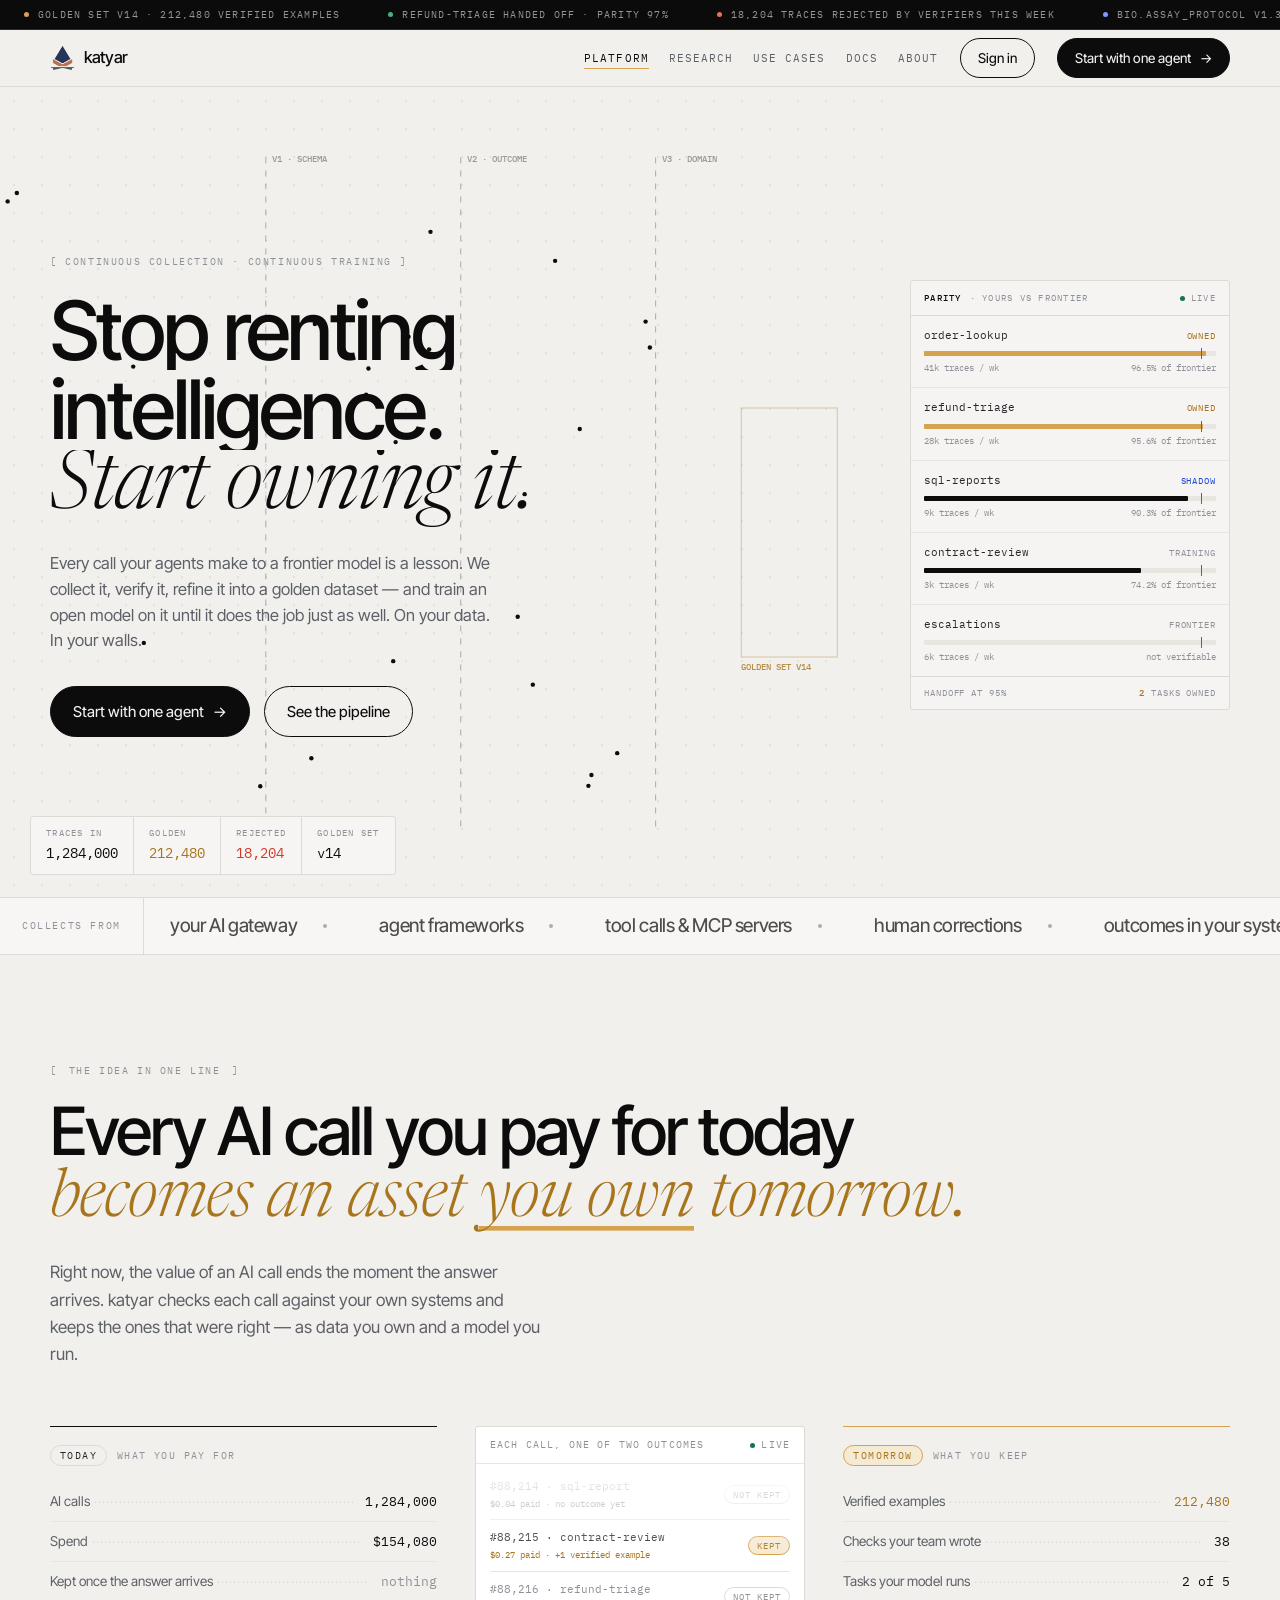
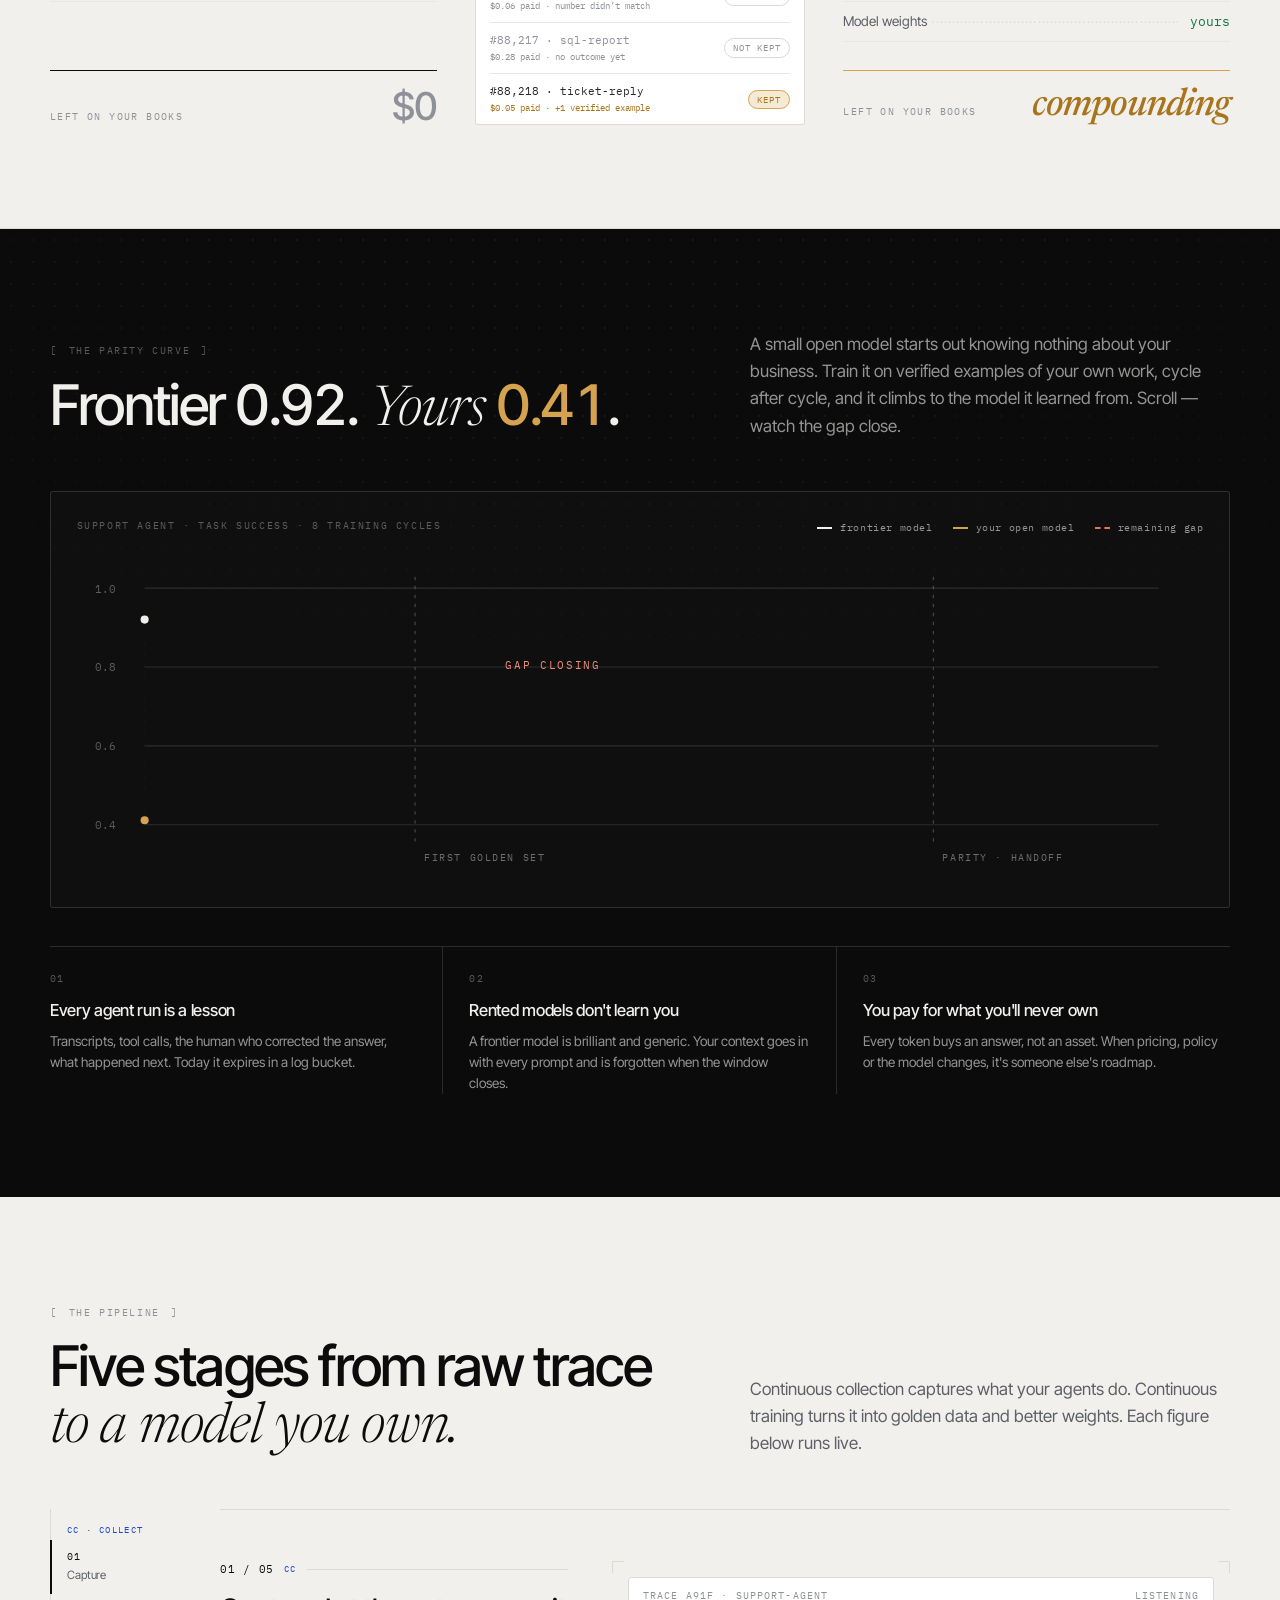
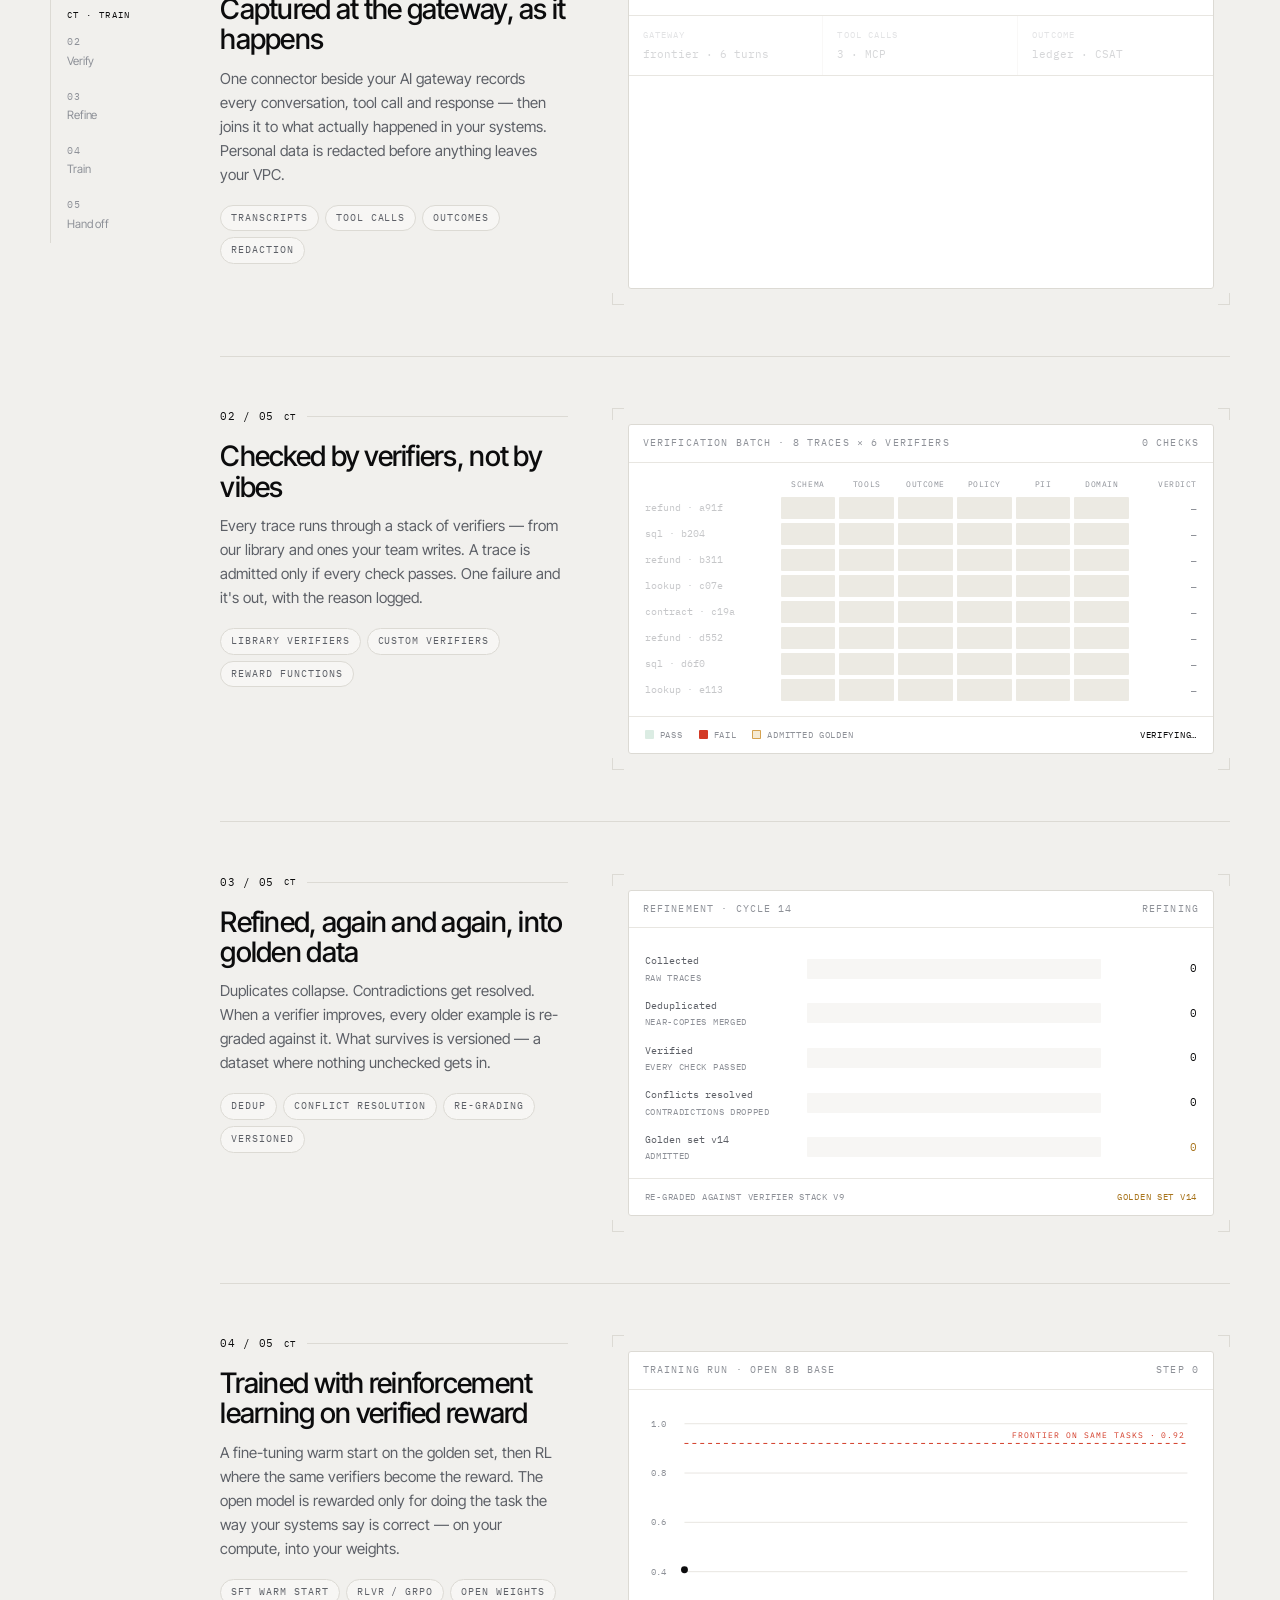
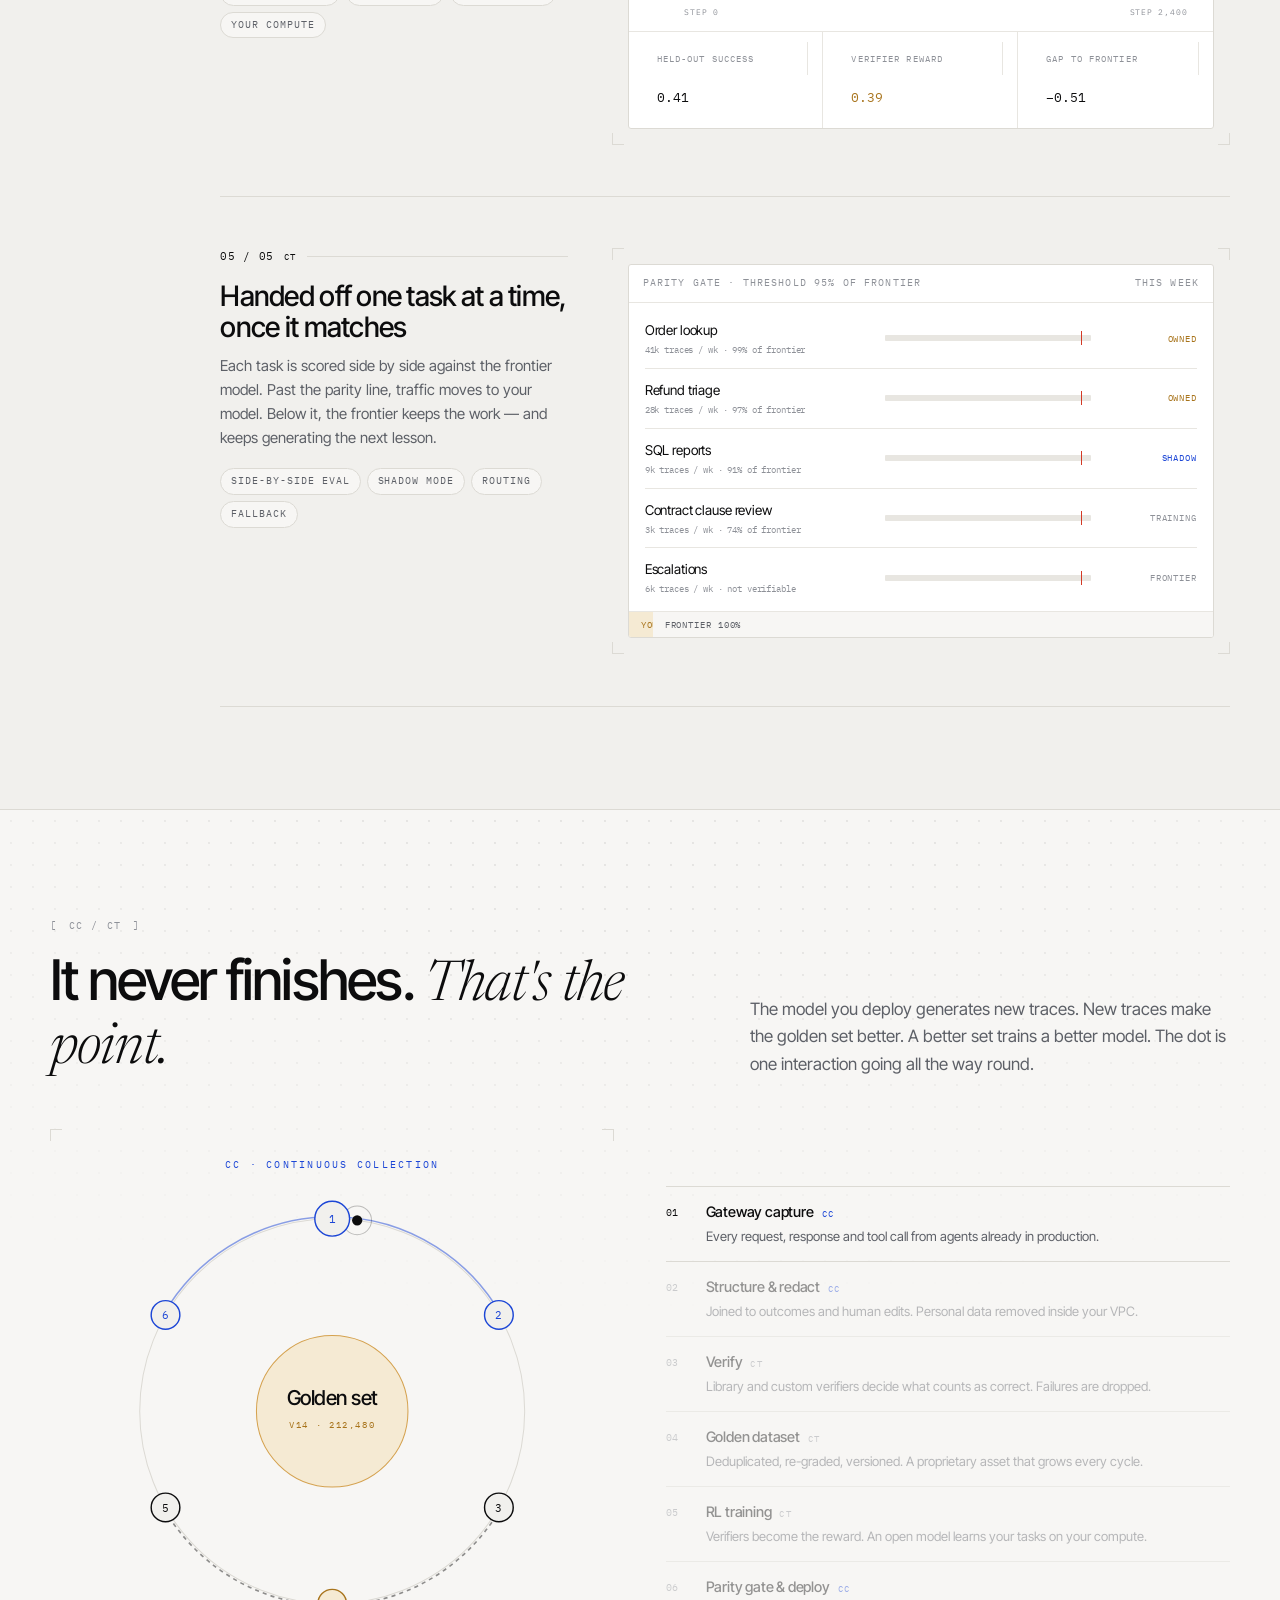
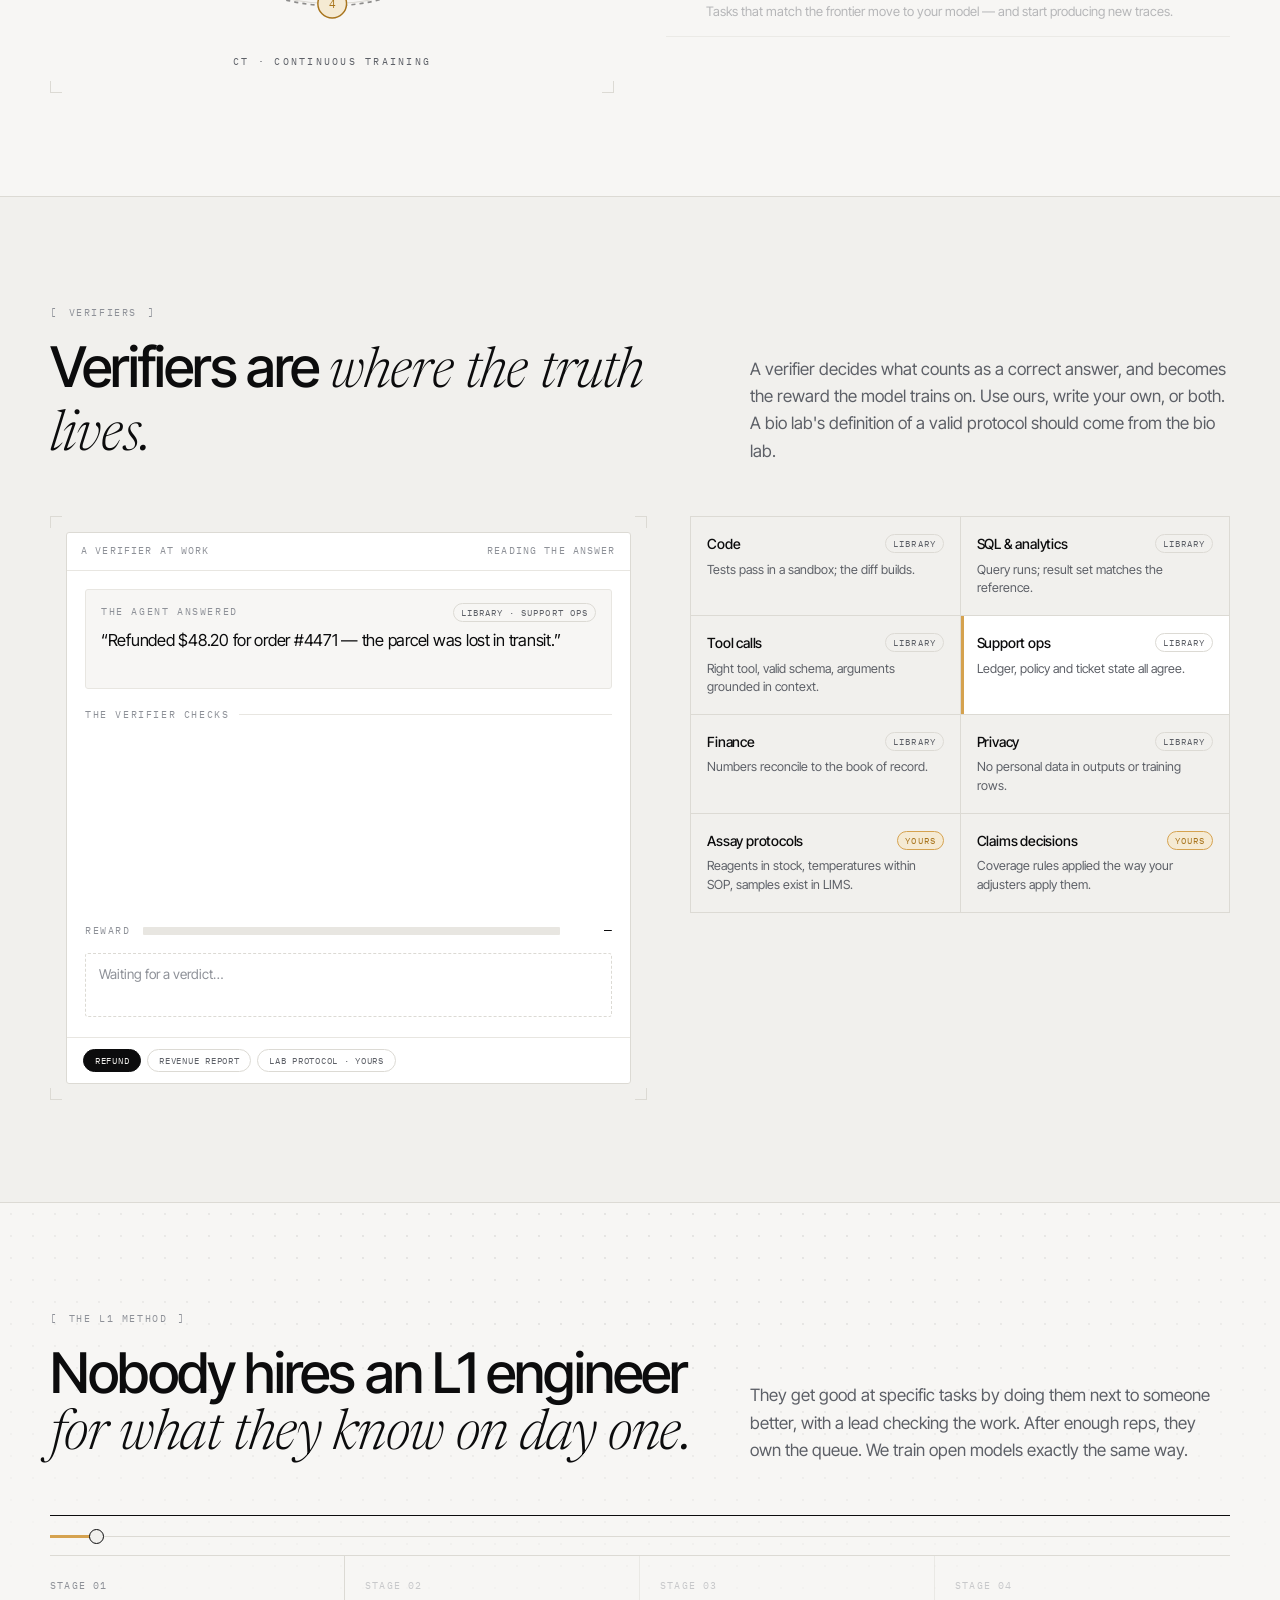
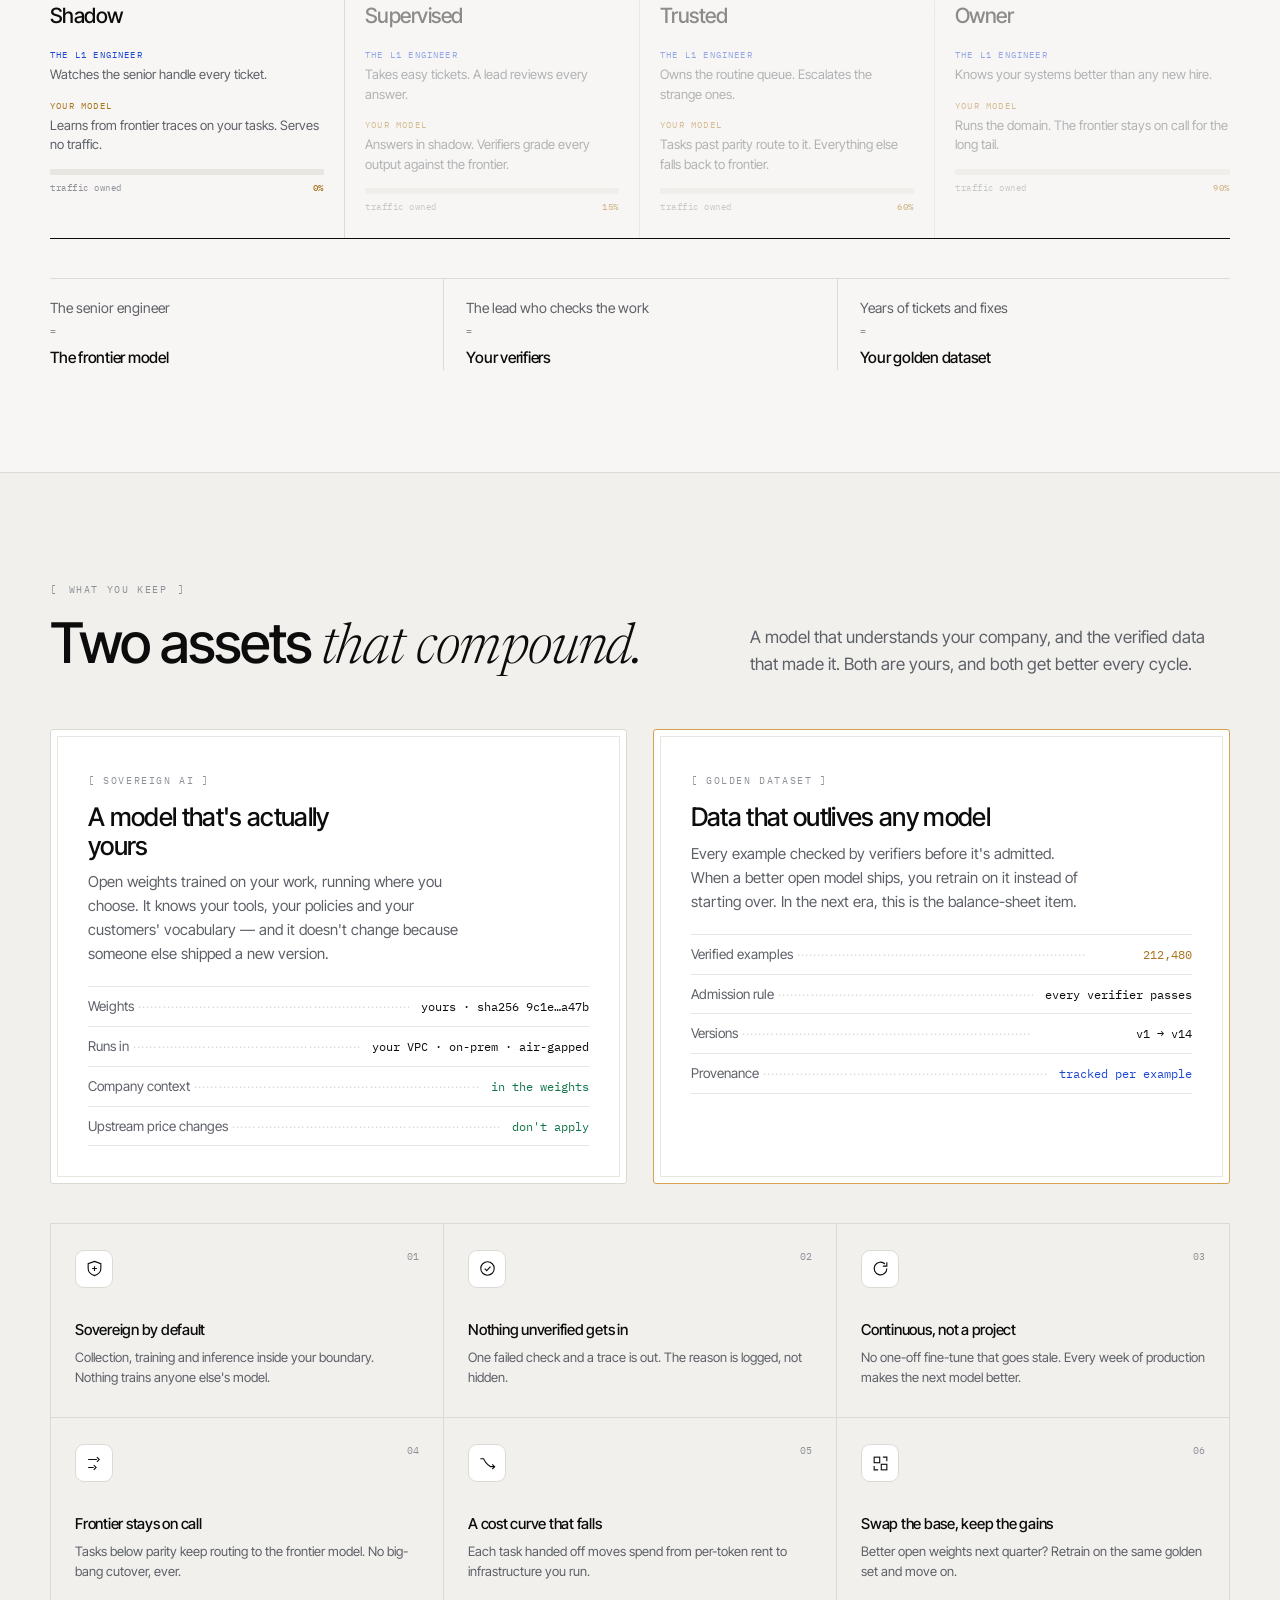
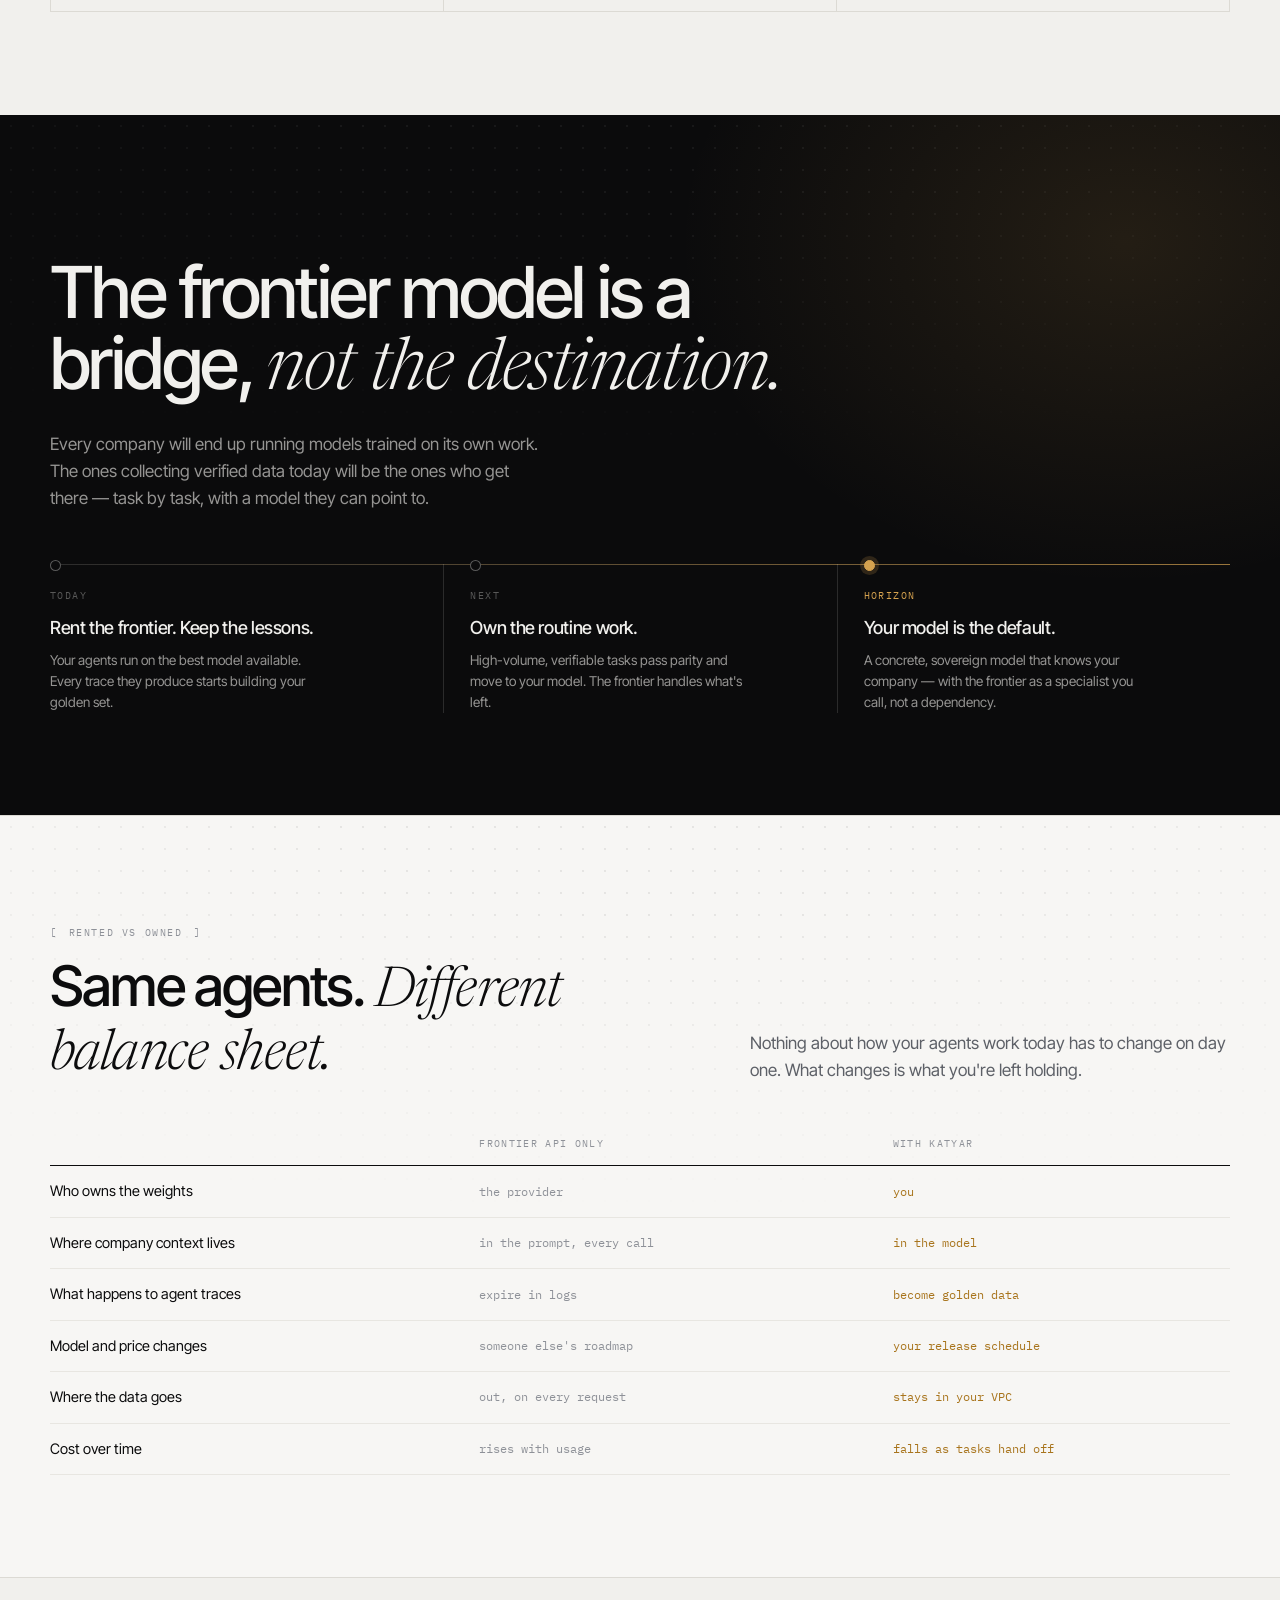
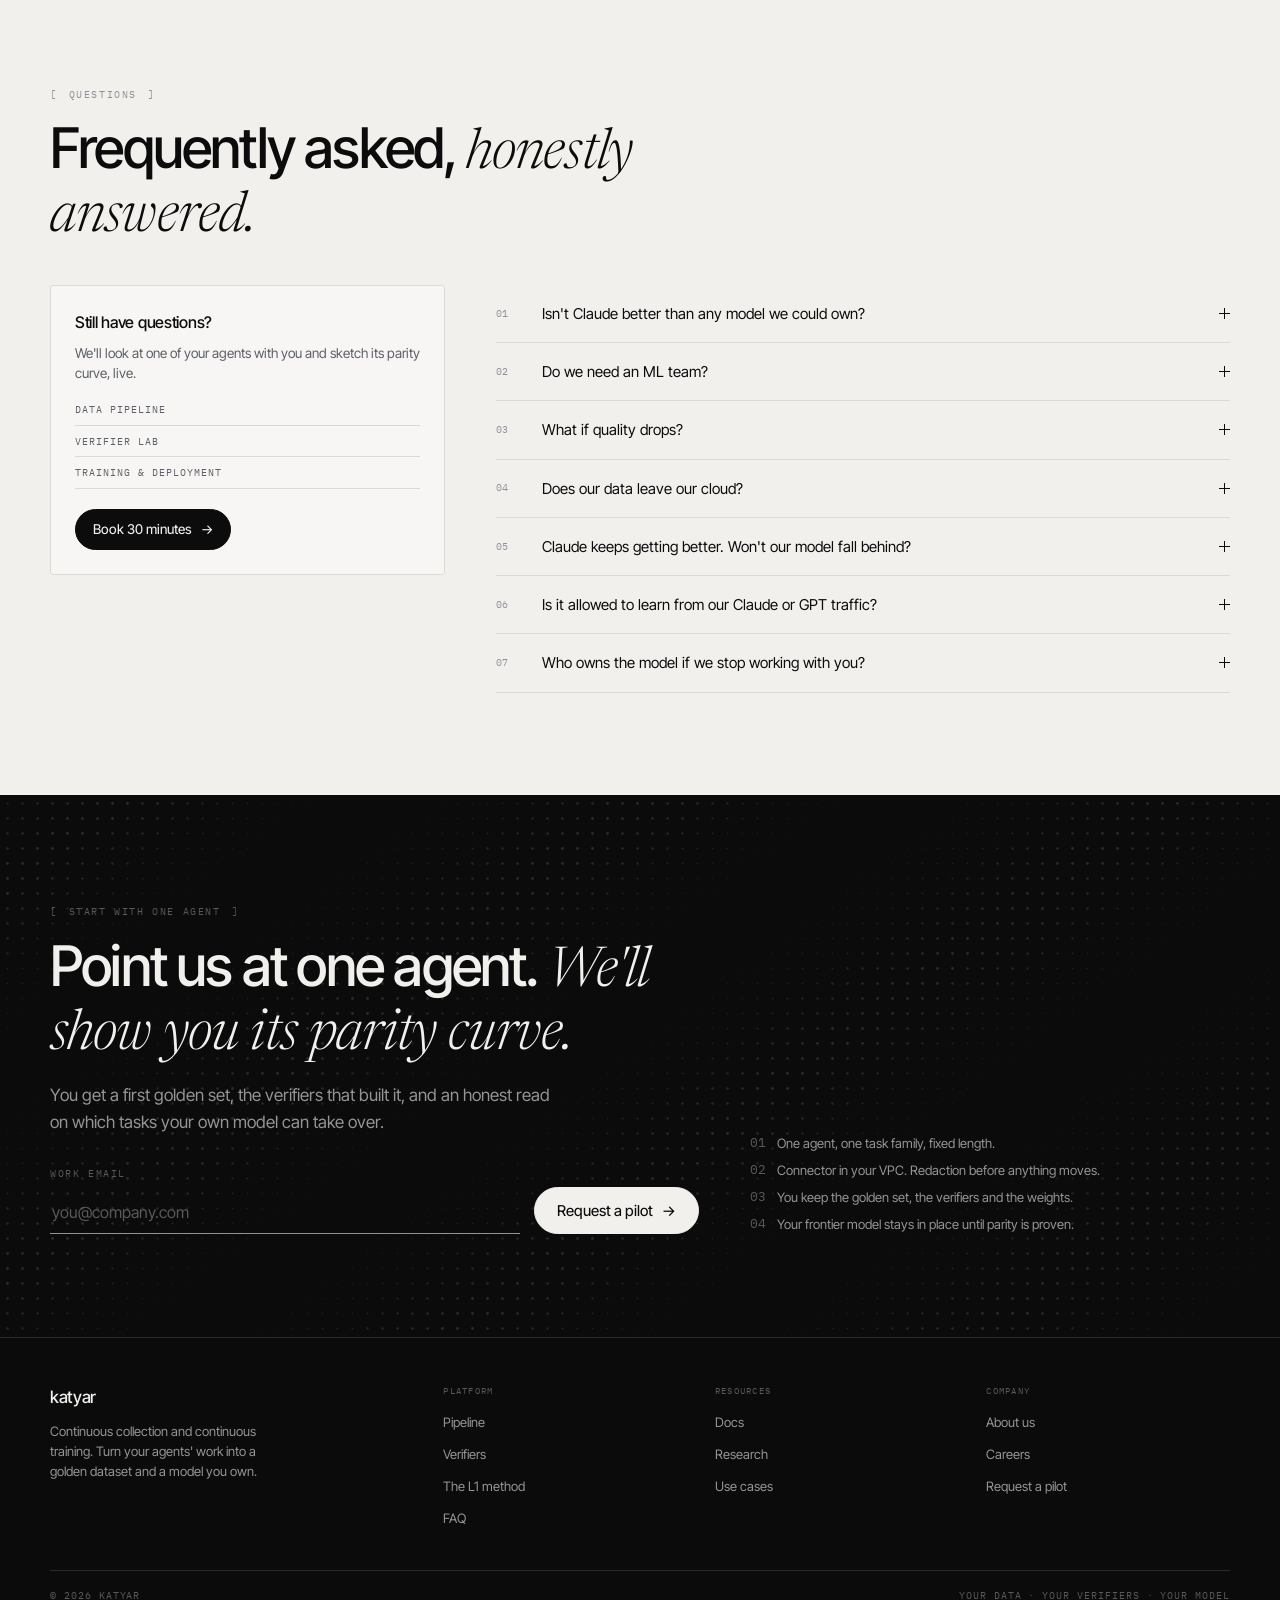
==== v2/index.html @ e6a0257a "Add v2 landing page with research, use cases, docs and about pages New katyar site in v2/: homepage " ====
<!doctype html>
<html lang="en">
<head>
<meta charset="utf-8">
<meta name="viewport" content="width=device-width, initial-scale=1">
<title>katyar — own the model your agents are already teaching</title>
<meta name="description" content="katyar turns the traces your AI agents already generate into a verified golden dataset, and uses it to continuously train an open model on your data — until it matches the frontier model it learned from.">
<link rel="icon" type="image/png" href="assets/logo.png">
<link rel="preconnect" href="https://fonts.googleapis.com">
<link rel="preconnect" href="https://fonts.gstatic.com" crossorigin>
<link href="https://fonts.googleapis.com/css2?family=Inter+Tight:wght@300;400;500;600&family=Newsreader:ital,opsz,wght@1,6..72,300;1,6..72,400&family=IBM+Plex+Mono:wght@400;500&display=swap" rel="stylesheet">
<link rel="stylesheet" href="styles.css">
</head>
<body>
<div id="prog"></div>

<div class="tick-bar" aria-hidden="true">
  <div class="tick-in">
    <span><i class="ia"></i> golden set v14 · 212,480 verified examples</span>
    <span><i class="ig"></i> refund-triage handed off · parity 97%</span>
    <span><i class="ir"></i> 18,204 traces rejected by verifiers this week</span>
    <span><i class="ib"></i> bio.assay_protocol v1.3 · custom verifier published</span>
    <span><i class="ig"></i> sql-reports in shadow · parity 91%</span>
    <span><i class="ia"></i> golden set v14 · 212,480 verified examples</span>
    <span><i class="ig"></i> refund-triage handed off · parity 97%</span>
    <span><i class="ir"></i> 18,204 traces rejected by verifiers this week</span>
    <span><i class="ib"></i> bio.assay_protocol v1.3 · custom verifier published</span>
    <span><i class="ig"></i> sql-reports in shadow · parity 91%</span>
  </div>
</div>

<header>
  <div class="bar">
    <a class="logo" href="#top"><span class="sq"></span> katyar</a>
    <nav>
      <a href="index.html#pipeline" aria-current="page">Platform</a>
      <a href="research.html">Research</a>
      <a href="use-cases.html">Use cases</a>
      <a href="docs.html">Docs</a>
      <a href="about.html">About</a>
    </nav>
    <a class="pill o" href="#start">Sign in</a>
    <a class="pill" href="#start">Start with one agent <span class="ar">→</span></a>
    <details class="mnav">
      <summary aria-label="Menu"><span></span></summary>
      <div class="mnav-panel">
        <a href="index.html#pipeline" aria-current="page">Platform</a>
        <a href="research.html">Research</a>
        <a href="use-cases.html">Use cases</a>
        <a href="docs.html">Docs</a>
        <a href="about.html">About</a>
      </div>
    </details>
  </div>
</header>

<!-- ============ HERO ============ -->
<section class="hero" id="top">
  <canvas id="field" aria-hidden="true"></canvas>
  <div class="w hero-in">
    <div class="hero-copy">
      <span class="lab br rv in">Continuous collection · continuous training</span>
      <h1 class="d1">
        <span class="mask"><span>Stop renting</span></span>
        <span class="mask m2"><span>intelligence.</span></span>
        <span class="mask m3"><span class="it">Start owning it.</span></span>
      </h1>
      <p class="sub rv">Every call your agents make to a frontier model is a lesson. We collect it, verify it, refine it into a golden dataset — and train an open model on it until it does the job just as well. On your data. In your walls.</p>
      <div class="hero-acts rv">
        <a class="pill lg" href="#start">Start with one agent <span class="ar">→</span></a>
        <a class="pill o lg" href="#pipeline">See the pipeline</a>
      </div>
    </div>

    <aside class="pt rv in" aria-hidden="true">
      <div class="pt-hd"><b>Parity</b> · yours vs frontier <span class="lv"><i></i> live</span></div>
      <div id="ptRows"></div>
      <div class="pt-ft"><span>handoff at 95%</span><span><b id="ptOwned">2</b> tasks owned</span></div>
    </aside>
  </div>
  <div class="hud" aria-hidden="true">
    <div><div class="k">Traces in</div><div class="v" id="hIn">0</div></div>
    <div><div class="k">Golden</div><div class="v g" id="hGold">0</div></div>
    <div><div class="k">Rejected</div><div class="v r" id="hRej">0</div></div>
    <div><div class="k">Golden set</div><div class="v" id="hSet">v14</div></div>
  </div>
</section>

<div class="strip" aria-hidden="true">
  <span class="fx lab">Collects from</span>
  <div class="mq"><div class="mq-in">
    <span>your AI gateway</span><span>agent frameworks</span><span>tool calls &amp; MCP servers</span><span>human corrections</span><span>outcomes in your systems</span>
    <span>your AI gateway</span><span>agent frameworks</span><span>tool calls &amp; MCP servers</span><span>human corrections</span><span>outcomes in your systems</span>
  </div></div>
</div>

<!-- ============ THESIS ============ -->
<section class="thesis" id="thesis">
  <div class="w">
    <span class="eb lab br rv">The idea in one line</span>
    <h2 class="thesis-line rv"><span class="l">Every AI call you pay for today</span> <span class="l it">becomes an asset <span class="uline">you own</span> tomorrow.</span></h2>
    <p class="p lg thesis-sub rv">Right now, the value of an AI call ends the moment the answer arrives. katyar checks each call against your own systems and keeps the ones that were right — as data you own and a model you run.</p>

    <div class="books rv" id="books">
      <div class="book cost">
        <div class="book-k"><span class="tagx">Today</span> What you pay for</div>
        <div class="rows">
          <div class="row"><span class="k">AI calls</span><span class="v" id="bkCalls">0</span></div>
          <div class="row"><span class="k">Spend</span><span class="v" id="bkSpend">$0</span></div>
          <div class="row"><span class="k">Kept once the answer arrives</span><span class="v nil">nothing</span></div>
        </div>
        <div class="tot"><span class="k">Left on your books</span><span class="v">$0</span></div>
      </div>

      <div class="conv" aria-hidden="true">
        <div class="fig-hd">Each call, one of two outcomes <span class="sp lv2"><i></i> live</span></div>
        <div class="conv-feed" id="cvFeed"></div>
      </div>

      <div class="book gain">
        <div class="book-k"><span class="tagx g">Tomorrow</span> What you keep</div>
        <div class="rows">
          <div class="row"><span class="k">Verified examples</span><span class="v g" id="bkEx">0</span></div>
          <div class="row"><span class="k">Checks your team wrote</span><span class="v">38</span></div>
          <div class="row"><span class="k">Tasks your model runs</span><span class="v">2 of 5</span></div>
          <div class="row"><span class="k">Model weights</span><span class="v ok">yours</span></div>
        </div>
        <div class="tot"><span class="k">Left on your books</span><span class="v it">compounding</span></div>
      </div>
    </div>
  </div>
</section>

<!-- ============ WHY OWN (night) ============ -->
<section class="sec night on-n" id="why">
  <div class="w">
    <div class="head rv">
      <div>
        <span class="eb lab br">The parity curve</span>
        <h2 class="d2">Frontier <span class="dv-num" id="nA">0.92</span>. <span class="it">Yours</span> <span class="dv-num g" id="nB">0.41</span>.</h2>
      </div>
      <p class="p lg">A small open model starts out knowing nothing about your business. Train it on verified examples of your own work, cycle after cycle, and it climbs to the model it learned from. Scroll — watch the gap close.</p>
    </div>

    <div class="dv rv">
      <div class="dv-hd">
        <span class="lab">Support agent · task success · 8 training cycles</span>
        <span class="dv-key">
          <span><b style="border-color:#f1f0ed"></b> frontier model</span>
          <span><b style="border-color:#d5a24f"></b> your open model</span>
          <span><b style="border-color:#e8705c;border-top-style:dashed"></b> remaining gap</span>
        </span>
      </div>
      <div class="chartwrap"><svg id="dvsvg" viewBox="0 0 1000 300" width="100%" role="img" aria-label="The frontier model holds flat at 0.92 task success. Your open model starts at 0.41 and climbs across eight training cycles until it matches and slightly passes the frontier model.">
        <defs>
          <pattern id="htch" width="7" height="7" patternTransform="rotate(45)" patternUnits="userSpaceOnUse">
            <line x1="0" y1="0" x2="0" y2="7" stroke="#e8705c" stroke-width="1" stroke-opacity=".5"/>
          </pattern>
          <clipPath id="cw"><rect id="cwr" x="0" y="0" width="0" height="300"/></clipPath>
        </defs>
        <g stroke="rgba(241,240,237,.12)"><path d="M60 40h900M60 110h900M60 180h900M60 250h900"/></g>
        <g font-family="IBM Plex Mono, monospace" font-size="10" fill="rgba(241,240,237,.34)">
          <text x="16" y="44">1.0</text><text x="16" y="114">0.8</text><text x="16" y="184">0.6</text><text x="16" y="254">0.4</text>
        </g>
        <g clip-path="url(#cw)">
          <path d="M60 68L960 68 960 64 760 72C660 88 600 106 520 128 440 150 380 178 300 196 220 214 160 240 60 246Z" fill="url(#htch)"/>
        </g>
        <path id="lA" d="M60 68L960 68" fill="none" stroke="#f1f0ed" stroke-width="2"/>
        <path id="lB" d="M60 246C160 240 220 214 300 196 380 178 440 150 520 128 600 106 660 88 760 72L960 64" fill="none" stroke="#d5a24f" stroke-width="2.4"/>
        <g stroke="rgba(241,240,237,.26)" stroke-dasharray="3 5"><path d="M300 30v238M760 30v238"/></g>
        <g font-family="IBM Plex Mono, monospace" font-size="9" fill="rgba(241,240,237,.42)" letter-spacing="1.4">
          <text x="308" y="282">FIRST GOLDEN SET</text><text x="768" y="282">PARITY · HANDOFF</text>
        </g>
        <circle id="dA" cx="60" cy="68" r="3.6" fill="#f1f0ed"/>
        <circle id="dB" cx="60" cy="246" r="3.6" fill="#d5a24f"/>
        <text id="gapLab" x="380" y="112" font-family="IBM Plex Mono, monospace" font-size="10" letter-spacing="1.5" fill="#f08c7c" opacity="0">GAP CLOSING</text>
      </svg></div>
    </div>

    <div class="gapstat rv">
      <div><div class="n">01</div><h3>Every agent run is a lesson</h3><p>Transcripts, tool calls, the human who corrected the answer, what happened next. Today it expires in a log bucket.</p></div>
      <div><div class="n">02</div><h3>Rented models don't learn you</h3><p>A frontier model is brilliant and generic. Your context goes in with every prompt and is forgotten when the window closes.</p></div>
      <div><div class="n">03</div><h3>You pay for what you'll never own</h3><p>Every token buys an answer, not an asset. When pricing, policy or the model changes, it's someone else's roadmap.</p></div>
    </div>
  </div>
</section>

<!-- ============ PIPELINE ============ -->
<section class="sec" id="pipeline">
  <div class="w">
    <div class="head rv">
      <div>
        <span class="eb lab br">The pipeline</span>
        <h2 class="d2">Five stages from raw trace <span class="it">to a model you own.</span></h2>
      </div>
      <p class="p lg">Continuous collection captures what your agents do. Continuous training turns it into golden data and better weights. Each figure below runs live.</p>
    </div>

    <div class="passes">
      <div class="rail" id="rail">
        <span class="grp">CC · collect</span>
        <a href="#s1" data-t="s1">01<span class="nm">Capture</span></a>
        <span class="grp ct">CT · train</span>
        <a href="#s2" data-t="s2">02<span class="nm">Verify</span></a>
        <a href="#s3" data-t="s3">03<span class="nm">Refine</span></a>
        <a href="#s4" data-t="s4">04<span class="nm">Train</span></a>
        <a href="#s5" data-t="s5">05<span class="nm">Hand off</span></a>
      </div>

      <div>
        <!-- 01 capture -->
        <div class="pass rv" id="s1">
          <div>
            <div class="num"><span class="b">01 / 05</span><span class="tag">CC</span><span class="ln"></span></div>
            <h3 class="d3">Captured at the gateway, as it happens</h3>
            <p class="p">One connector beside your AI gateway records every conversation, tool call and response — then joins it to what actually happened in your systems. Personal data is redacted before anything leaves your VPC.</p>
            <div class="chips"><span class="chip">Transcripts</span><span class="chip">Tool calls</span><span class="chip">Outcomes</span><span class="chip">Redaction</span></div>
          </div>
          <div class="crop"><span class="cm tl"></span><span class="cm tr"></span><span class="cm bl"></span><span class="cm br"></span>
            <div class="fig" id="capFig">
              <div class="fig-hd">Trace a91f · support-agent <span class="sp" id="capSt">idle</span></div>
              <div class="srcline">
                <div><span class="k">Gateway</span>frontier · 6 turns</div>
                <div><span class="k">Tool calls</span>3 · MCP</div>
                <div><span class="k">Outcome</span>ledger · CSAT</div>
              </div>
              <pre class="code"><span class="ln"><span class="cm2">// captured trace — redacted in your VPC</span></span><span class="ln"><span class="kw">user</span>      "Order #4471 never arrived, I'm <span class="pii">[EMAIL]</span>"</span><span class="ln"><span class="kw">tool</span>      orders.lookup(4471)      <span class="cm2">→ shipped 12d ago</span></span><span class="ln"><span class="kw">tool</span>      carrier.track(…)         <span class="cm2">→ lost in transit</span></span><span class="ln"><span class="kw">tool</span>      refund.issue(48.20)      <span class="cm2">→ ok</span></span><span class="ln"><span class="kw">assistant</span> "Refunded $48.20 — sorry about that."</span><span class="ln"><span class="ok"><span class="st2">outcome</span>   ledger −48.20 · no reopen · CSAT 5</span></span><span class="ln"><span class="cm2">// queued for verification</span></span></pre>
            </div>
          </div>
        </div>

        <!-- 02 verify -->
        <div class="pass rv" id="s2">
          <div>
            <div class="num"><span class="b">02 / 05</span><span class="tag ct">CT</span><span class="ln"></span></div>
            <h3 class="d3">Checked by verifiers, not by vibes</h3>
            <p class="p">Every trace runs through a stack of verifiers — from our library and ones your team writes. A trace is admitted only if every check passes. One failure and it's out, with the reason logged.</p>
            <div class="chips"><span class="chip">Library verifiers</span><span class="chip">Custom verifiers</span><span class="chip">Reward functions</span></div>
          </div>
          <div class="crop"><span class="cm tl"></span><span class="cm tr"></span><span class="cm bl"></span><span class="cm br"></span>
            <div class="fig">
              <div class="fig-hd">Verification batch · 8 traces × 6 verifiers <span class="sp"><span id="mxN">0</span> checks</span></div>
              <div class="mx"><div class="mxg" id="mxg" aria-hidden="true"></div></div>
              <div class="fig-ft">
                <span><i style="background:#dbece3"></i>Pass</span>
                <span><i style="background:var(--red)"></i>Fail</span>
                <span><i style="background:var(--gold-bg);box-shadow:inset 0 0 0 1px var(--gold-2)"></i>Admitted golden</span>
                <span class="st" id="mxSt">verifying…</span>
              </div>
            </div>
          </div>
        </div>

        <!-- 03 refine -->
        <div class="pass rv" id="s3">
          <div>
            <div class="num"><span class="b">03 / 05</span><span class="tag ct">CT</span><span class="ln"></span></div>
            <h3 class="d3">Refined, again and again, into golden data</h3>
            <p class="p">Duplicates collapse. Contradictions get resolved. When a verifier improves, every older example is re-graded against it. What survives is versioned — a dataset where nothing unchecked gets in.</p>
            <div class="chips"><span class="chip">Dedup</span><span class="chip">Conflict resolution</span><span class="chip">Re-grading</span><span class="chip">Versioned</span></div>
          </div>
          <div class="crop"><span class="cm tl"></span><span class="cm tr"></span><span class="cm bl"></span><span class="cm br"></span>
            <div class="fig" id="fnFig">
              <div class="fig-hd">Refinement · cycle 14 <span class="sp" id="fnSt">idle</span></div>
              <div class="fn" id="fn"></div>
              <div class="fig-ft"><span>re-graded against verifier stack v9</span><span class="st g" id="fnFt">golden set v14</span></div>
            </div>
          </div>
        </div>

        <!-- 04 train -->
        <div class="pass rv" id="s4">
          <div>
            <div class="num"><span class="b">04 / 05</span><span class="tag ct">CT</span><span class="ln"></span></div>
            <h3 class="d3">Trained with reinforcement learning on verified reward</h3>
            <p class="p">A fine-tuning warm start on the golden set, then RL where the same verifiers become the reward. The open model is rewarded only for doing the task the way your systems say is correct — on your compute, into your weights.</p>
            <div class="chips"><span class="chip">SFT warm start</span><span class="chip">RLVR / GRPO</span><span class="chip">Open weights</span><span class="chip">Your compute</span></div>
          </div>
          <div class="crop"><span class="cm tl"></span><span class="cm tr"></span><span class="cm bl"></span><span class="cm br"></span>
            <div class="fig">
              <div class="fig-hd">Training run · open 8B base <span class="sp">step <span id="rcStep">0</span></span></div>
              <div class="rc">
                <svg id="rcsvg" viewBox="0 0 560 220" aria-hidden="true">
                  <g stroke="#e8e6e1"><path d="M40 20h510M40 70h510M40 120h510M40 170h510"/></g>
                  <g font-family="IBM Plex Mono, monospace" font-size="9" fill="#8e9198">
                    <text x="6" y="23">1.0</text><text x="6" y="73">0.8</text><text x="6" y="123">0.6</text><text x="6" y="173">0.4</text>
                  </g>
                  <path d="M40 40h510" stroke="#d33a26" stroke-dasharray="4 4" stroke-width="1"/>
                  <text x="548" y="34" text-anchor="end" font-family="IBM Plex Mono, monospace" font-size="8.5" letter-spacing="1" fill="#d33a26">FRONTIER ON SAME TASKS · 0.92</text>
                  <polyline id="rcEval" fill="none" stroke="#0c0c0d" stroke-width="1.6" points=""/>
                  <polyline id="rcRew" fill="none" stroke="#d5a24f" stroke-width="1.2" opacity=".75" points=""/>
                  <circle id="rcDot" r="3.5" fill="#0c0c0d" cx="40" cy="195"/>
                  <g font-family="IBM Plex Mono, monospace" font-size="8.5" letter-spacing=".8" fill="#8e9198"><text x="40" y="214">STEP 0</text><text x="550" y="214" text-anchor="end">STEP 2,400</text></g>
                </svg>
              </div>
              <div class="rc-stats">
                <div><div class="k">Held-out success</div><div class="v" id="rcEvalV">0.41</div></div>
                <div><div class="k">Verifier reward</div><div class="v gold" id="rcRewV">0.38</div></div>
                <div><div class="k">Gap to frontier</div><div class="v" id="rcGapV">−0.51</div></div>
              </div>
            </div>
          </div>
        </div>

        <!-- 05 hand off -->
        <div class="pass rv" id="s5">
          <div>
            <div class="num"><span class="b">05 / 05</span><span class="tag ct">CT</span><span class="ln"></span></div>
            <h3 class="d3">Handed off one task at a time, once it matches</h3>
            <p class="p">Each task is scored side by side against the frontier model. Past the parity line, traffic moves to your model. Below it, the frontier keeps the work — and keeps generating the next lesson.</p>
            <div class="chips"><span class="chip">Side-by-side eval</span><span class="chip">Shadow mode</span><span class="chip">Routing</span><span class="chip">Fallback</span></div>
          </div>
          <div class="crop"><span class="cm tl"></span><span class="cm tr"></span><span class="cm bl"></span><span class="cm br"></span>
            <div class="fig" id="hoFig">
              <div class="fig-hd">Parity gate · threshold 95% of frontier <span class="sp">this week</span></div>
              <div class="ho" id="ho"></div>
              <div class="split"><span class="s-own" id="splitOwn">your model 0%</span><span class="s-fr" id="splitFr">frontier 100%</span></div>
            </div>
          </div>
        </div>
      </div>
    </div>
  </div>
</section>

<!-- ============ LOOP ============ -->
<section class="sec band" id="loop">
  <div class="w">
    <div class="head rv">
      <div>
        <span class="eb lab br">CC / CT</span>
        <h2 class="d2">It never finishes. <span class="it">That's the point.</span></h2>
      </div>
      <p class="p lg">The model you deploy generates new traces. New traces make the golden set better. A better set trains a better model. The dot is one interaction going all the way round.</p>
    </div>

    <div class="loop">
      <div class="crop"><span class="cm tl"></span><span class="cm tr"></span><span class="cm bl"></span><span class="cm br"></span>
        <svg id="ring" viewBox="0 0 520 520" role="img" aria-label="A closed loop: gateway capture, structure and redact, verify, golden dataset, RL training, parity gate and deploy, then back to capture.">
          <circle cx="260" cy="260" r="188" fill="none" stroke="#dcdad4"/>
          <path d="M95.5 165A190 190 0 0 1 424.5 165" fill="none" stroke="#1c46d6" stroke-width="1.6" opacity=".5"/>
          <path d="M424.5 355A190 190 0 0 1 95.5 355" fill="none" stroke="#0c0c0d" stroke-width="1.6" stroke-dasharray="4 4" opacity=".45"/>
          <circle id="comet" cx="260" cy="72" r="5" fill="#0c0c0d"/>
          <circle id="cometHalo" cx="260" cy="72" r="14" fill="none" stroke="#0c0c0d" opacity=".25"/>
          <g id="ringNodes" font-family="IBM Plex Mono, monospace" font-size="11" text-anchor="middle"></g>
          <text x="260" y="22" text-anchor="middle" font-family="IBM Plex Mono, monospace" font-size="9.5" letter-spacing="2.2" fill="#1c46d6">CC · CONTINUOUS COLLECTION</text>
          <text x="260" y="508" text-anchor="middle" font-family="IBM Plex Mono, monospace" font-size="9.5" letter-spacing="2.2" fill="#5d6067">CT · CONTINUOUS TRAINING</text>
          <circle cx="260" cy="260" r="74" fill="#f5ead3" stroke="#d5a24f"/>
          <text x="260" y="254" text-anchor="middle" font-family="Inter Tight, sans-serif" font-weight="500" font-size="20" letter-spacing="-.5" fill="#0c0c0d">Golden set</text>
          <text id="ringSet" x="260" y="276" text-anchor="middle" font-family="IBM Plex Mono, monospace" font-size="9" letter-spacing="1.6" fill="#a8741c">V14 · 212,480</text>
        </svg>
      </div>

      <div class="legend" id="legend">
        <div class="lgi" data-i="0"><span class="n">01</span><div><h4>Gateway capture<small>CC</small></h4><p>Every request, response and tool call from agents already in production.</p></div></div>
        <div class="lgi" data-i="1"><span class="n">02</span><div><h4>Structure &amp; redact<small>CC</small></h4><p>Joined to outcomes and human edits. Personal data removed inside your VPC.</p></div></div>
        <div class="lgi" data-i="2"><span class="n">03</span><div><h4>Verify<small class="ct">CT</small></h4><p>Library and custom verifiers decide what counts as correct. Failures are dropped.</p></div></div>
        <div class="lgi" data-i="3"><span class="n">04</span><div><h4>Golden dataset<small class="ct">CT</small></h4><p>Deduplicated, re-graded, versioned. A proprietary asset that grows every cycle.</p></div></div>
        <div class="lgi" data-i="4"><span class="n">05</span><div><h4>RL training<small class="ct">CT</small></h4><p>Verifiers become the reward. An open model learns your tasks on your compute.</p></div></div>
        <div class="lgi" data-i="5"><span class="n">06</span><div><h4>Parity gate &amp; deploy<small>CC</small></h4><p>Tasks that match the frontier move to your model — and start producing new traces.</p></div></div>
      </div>
    </div>
  </div>
</section>

<!-- ============ VERIFIERS ============ -->
<section class="sec" id="verifiers">
  <div class="w">
    <div class="head rv">
      <div>
        <span class="eb lab br">Verifiers</span>
        <h2 class="d2">Verifiers are <span class="it">where the truth lives.</span></h2>
      </div>
      <p class="p lg">A verifier decides what counts as a correct answer, and becomes the reward the model trains on. Use ours, write your own, or both. A bio lab's definition of a valid protocol should come from the bio lab.</p>
    </div>

    <div class="vf rv">
      <div class="crop"><span class="cm tl"></span><span class="cm tr"></span><span class="cm bl"></span><span class="cm br"></span>
        <div class="fig" id="vb">
          <div class="fig-hd">A verifier at work <span class="sp" id="vbSt">waiting</span></div>
          <div class="vb-in">
            <div class="vb-ans" id="vbAns">
              <div class="vb-meta"><span class="lab">The agent answered</span><span class="src" id="vbSrc">library</span></div>
              <p class="vb-q" id="vbQ"></p>
            </div>
            <div class="vb-ask"><span class="lab">The verifier checks</span><span class="ln"></span></div>
            <ol class="vb-checks" id="vbChecks"></ol>
            <div class="vb-rw"><span class="lab">Reward</span><span class="vb-meter"><i id="vbFill"></i></span><span class="vb-n" id="vbN">—</span></div>
            <div class="vb-verdict" id="vbVerdict">Waiting for a verdict…</div>
          </div>
          <div class="fig-ft vb-tabs" role="tablist" id="vbTabs">
            <button role="tab" aria-selected="true" data-i="0">Refund</button>
            <button role="tab" aria-selected="false" data-i="1">Revenue report</button>
            <button role="tab" aria-selected="false" data-i="2">Lab protocol · yours</button>
          </div>
        </div>
      </div>

      <div class="vlib">
        <div class="vc"><div class="t"><h4>Code</h4><span class="src">library</span></div><p>Tests pass in a sandbox; the diff builds.</p></div>
        <div class="vc" data-v="1"><div class="t"><h4>SQL &amp; analytics</h4><span class="src">library</span></div><p>Query runs; result set matches the reference.</p></div>
        <div class="vc"><div class="t"><h4>Tool calls</h4><span class="src">library</span></div><p>Right tool, valid schema, arguments grounded in context.</p></div>
        <div class="vc" data-v="0"><div class="t"><h4>Support ops</h4><span class="src">library</span></div><p>Ledger, policy and ticket state all agree.</p></div>
        <div class="vc"><div class="t"><h4>Finance</h4><span class="src">library</span></div><p>Numbers reconcile to the book of record.</p></div>
        <div class="vc"><div class="t"><h4>Privacy</h4><span class="src">library</span></div><p>No personal data in outputs or training rows.</p></div>
        <div class="vc" data-v="2"><div class="t"><h4>Assay protocols</h4><span class="src yours">yours</span></div><p>Reagents in stock, temperatures within SOP, samples exist in LIMS.</p></div>
        <div class="vc"><div class="t"><h4>Claims decisions</h4><span class="src yours">yours</span></div><p>Coverage rules applied the way your adjusters apply them.</p></div>
      </div>
    </div>
  </div>
</section>

<!-- ============ L1 METHOD ============ -->
<section class="sec band" id="l1">
  <div class="w">
    <div class="head rv">
      <div>
        <span class="eb lab br">The L1 method</span>
        <h2 class="d2">Nobody hires an L1 engineer <span class="it">for what they know on day one.</span></h2>
      </div>
      <p class="p lg">They get good at specific tasks by doing them next to someone better, with a lead checking the work. After enough reps, they own the queue. We train open models exactly the same way.</p>
    </div>

    <div class="ramp rv" id="ramp">
      <div class="ramp-track" aria-hidden="true"><span class="ax"></span><span class="fill" id="rampFill"></span><span class="ph" id="rampPh"></span></div>
      <div class="stages">
        <div class="stage" data-i="0">
          <div class="when">Stage 01</div><h3>Shadow</h3>
          <div class="who h">The L1 engineer</div><p>Watches the senior handle every ticket.</p>
          <div class="who m">Your model</div><p>Learns from frontier traces on your tasks. Serves no traffic.</p>
          <div class="share" style="--w:0%"><div class="bar2"><i></i></div><div class="lb"><span>traffic owned</span><b>0%</b></div></div>
        </div>
        <div class="stage" data-i="1">
          <div class="when">Stage 02</div><h3>Supervised</h3>
          <div class="who h">The L1 engineer</div><p>Takes easy tickets. A lead reviews every answer.</p>
          <div class="who m">Your model</div><p>Answers in shadow. Verifiers grade every output against the frontier.</p>
          <div class="share" style="--w:15%"><div class="bar2"><i></i></div><div class="lb"><span>traffic owned</span><b>15%</b></div></div>
        </div>
        <div class="stage" data-i="2">
          <div class="when">Stage 03</div><h3>Trusted</h3>
          <div class="who h">The L1 engineer</div><p>Owns the routine queue. Escalates the strange ones.</p>
          <div class="who m">Your model</div><p>Tasks past parity route to it. Everything else falls back to frontier.</p>
          <div class="share" style="--w:60%"><div class="bar2"><i></i></div><div class="lb"><span>traffic owned</span><b>60%</b></div></div>
        </div>
        <div class="stage" data-i="3">
          <div class="when">Stage 04</div><h3>Owner</h3>
          <div class="who h">The L1 engineer</div><p>Knows your systems better than any new hire.</p>
          <div class="who m">Your model</div><p>Runs the domain. The frontier stays on call for the long tail.</p>
          <div class="share" style="--w:90%"><div class="bar2"><i></i></div><div class="lb"><span>traffic owned</span><b>90%</b></div></div>
        </div>
      </div>
    </div>

    <div class="map rv">
      <div><div class="a">The senior engineer</div><div class="eq">=</div><div class="b">The frontier model</div></div>
      <div><div class="a">The lead who checks the work</div><div class="eq">=</div><div class="b">Your verifiers</div></div>
      <div><div class="a">Years of tickets and fixes</div><div class="eq">=</div><div class="b">Your golden dataset</div></div>
    </div>
  </div>
</section>

<!-- ============ ASSETS ============ -->
<section class="sec" id="assets">
  <div class="w">
    <div class="head rv">
      <div>
        <span class="eb lab br">What you keep</span>
        <h2 class="d2">Two assets <span class="it">that compound.</span></h2>
      </div>
      <p class="p lg">A model that understands your company, and the verified data that made it. Both are yours, and both get better every cycle.</p>
    </div>

    <div class="assets rv">
      <div class="asset"><div class="asset-in">
        <span class="lab br">Sovereign AI</span>
        <h3>A model that's actually yours</h3>
        <p class="p">Open weights trained on your work, running where you choose. It knows your tools, your policies and your customers' vocabulary — and it doesn't change because someone else shipped a new version.</p>
        <div class="rows">
          <div class="row"><span class="k">Weights</span><span class="v">yours · sha256 9c1e…a47b</span></div>
          <div class="row"><span class="k">Runs in</span><span class="v">your VPC · on-prem · air-gapped</span></div>
          <div class="row"><span class="k">Company context</span><span class="v ok">in the weights</span></div>
          <div class="row"><span class="k">Upstream price changes</span><span class="v ok">don't apply</span></div>
        </div>
      </div></div>
      <div class="asset gd"><div class="asset-in">
        <span class="lab br">Golden dataset</span>
        <h3>Data that outlives any model</h3>
        <p class="p">Every example checked by verifiers before it's admitted. When a better open model ships, you retrain on it instead of starting over. In the next era, this is the balance-sheet item.</p>
        <div class="rows">
          <div class="row"><span class="k">Verified examples</span><span class="v g">212,480</span></div>
          <div class="row"><span class="k">Admission rule</span><span class="v">every verifier passes</span></div>
          <div class="row"><span class="k">Versions</span><span class="v">v1 → v14</span></div>
          <div class="row"><span class="k">Provenance</span><span class="v b">tracked per example</span></div>
        </div>
      </div></div>
    </div>

    <div class="fgrid rv">
      <div class="fc"><span class="no">01</span>
        <div class="ic"><svg width="19" height="19" viewBox="0 0 24 24" fill="none" stroke="#0c0c0d" stroke-width="1.4"><path d="M12 3 20 6v6c0 4-3.4 7.4-8 9-4.6-1.6-8-5-8-9V6l8-3Z"/><path d="M9 12h6M12 9v6"/></svg></div>
        <h4>Sovereign by default</h4><p>Collection, training and inference inside your boundary. Nothing trains anyone else's model.</p></div>
      <div class="fc"><span class="no">02</span>
        <div class="ic"><svg width="19" height="19" viewBox="0 0 24 24" fill="none" stroke="#0c0c0d" stroke-width="1.4"><circle cx="12" cy="12" r="8.5"/><path d="M8.5 12.2 11 14.7l4.8-5"/></svg></div>
        <h4>Nothing unverified gets in</h4><p>One failed check and a trace is out. The reason is logged, not hidden.</p></div>
      <div class="fc"><span class="no">03</span>
        <div class="ic"><svg width="19" height="19" viewBox="0 0 24 24" fill="none" stroke="#0c0c0d" stroke-width="1.4"><path d="M20 12a8 8 0 1 1-2.4-5.7"/><path d="M20 4v5h-5"/></svg></div>
        <h4>Continuous, not a project</h4><p>No one-off fine-tune that goes stale. Every week of production makes the next model better.</p></div>
      <div class="fc"><span class="no">04</span>
        <div class="ic"><svg width="19" height="19" viewBox="0 0 24 24" fill="none" stroke="#0c0c0d" stroke-width="1.4"><path d="M4 7h11M4 17h7"/><path d="m15 4 3 3-3 3M11 14l3 3-3 3"/></svg></div>
        <h4>Frontier stays on call</h4><p>Tasks below parity keep routing to the frontier model. No big-bang cutover, ever.</p></div>
      <div class="fc"><span class="no">05</span>
        <div class="ic"><svg width="19" height="19" viewBox="0 0 24 24" fill="none" stroke="#0c0c0d" stroke-width="1.4"><path d="M3 6h4l3 5 3 3 3 2h5"/><path d="M18 13l3 3-3 3"/></svg></div>
        <h4>A cost curve that falls</h4><p>Each task handed off moves spend from per-token rent to infrastructure you run.</p></div>
      <div class="fc"><span class="no">06</span>
        <div class="ic"><svg width="19" height="19" viewBox="0 0 24 24" fill="none" stroke="#0c0c0d" stroke-width="1.4"><rect x="4" y="4" width="7" height="7"/><rect x="13" y="13" width="7" height="7"/><path d="M15 4h5v5M9 20H4v-5"/></svg></div>
        <h4>Swap the base, keep the gains</h4><p>Better open weights next quarter? Retrain on the same golden set and move on.</p></div>
    </div>
  </div>
</section>

<!-- ============ HORIZON (night) ============ -->
<section class="sec night on-n horizon-sec">
  <div class="w horizon">
    <span class="eb lab br rv">Where this goes</span>
    <h2 class="big rv">The frontier model is a bridge, <span class="it">not the destination.</span></h2>
    <p class="p lg rv" style="margin-top:22px">Every company will end up running models trained on its own work. The ones collecting verified data today will be the ones who get there — task by task, with a model they can point to.</p>
    <div class="hz rv">
      <div><div class="n">Today</div><h3>Rent the frontier. Keep the lessons.</h3><p>Your agents run on the best model available. Every trace they produce starts building your golden set.</p></div>
      <div><div class="n">Next</div><h3>Own the routine work.</h3><p>High-volume, verifiable tasks pass parity and move to your model. The frontier handles what's left.</p></div>
      <div><div class="n g">Horizon</div><h3>Your model is the default.</h3><p>A concrete, sovereign model that knows your company — with the frontier as a specialist you call, not a dependency.</p></div>
    </div>
  </div>
</section>

<!-- ============ RENTED VS OWNED ============ -->
<section class="sec band" id="compare">
  <div class="w">
    <div class="head rv">
      <div>
        <span class="eb lab br">Rented vs owned</span>
        <h2 class="d2">Same agents. <span class="it">Different balance sheet.</span></h2>
      </div>
      <p class="p lg">Nothing about how your agents work today has to change on day one. What changes is what you're left holding.</p>
    </div>
    <div class="tbl rv">
      <table class="own">
        <thead><tr><th></th><th>Frontier API only</th><th>With katyar</th></tr></thead>
        <tbody>
          <tr><td>Who owns the weights</td><td class="m">the provider</td><td class="m y">you</td></tr>
          <tr><td>Where company context lives</td><td class="m">in the prompt, every call</td><td class="m y">in the model</td></tr>
          <tr><td>What happens to agent traces</td><td class="m">expire in logs</td><td class="m y">become golden data</td></tr>
          <tr><td>Model and price changes</td><td class="m">someone else's roadmap</td><td class="m y">your release schedule</td></tr>
          <tr><td>Where the data goes</td><td class="m">out, on every request</td><td class="m y">stays in your VPC</td></tr>
          <tr><td>Cost over time</td><td class="m">rises with usage</td><td class="m y">falls as tasks hand off</td></tr>
        </tbody>
      </table>
    </div>
  </div>
</section>

<!-- ============ FAQ ============ -->
<section class="sec" id="faq">
  <div class="w">
    <div class="head rv">
      <div>
        <span class="eb lab br">Questions</span>
        <h2 class="d2">Frequently asked, <span class="it">honestly answered.</span></h2>
      </div>
    </div>
    <div class="faq rv">
      <div class="help">
        <h4>Still have questions?</h4>
        <p>We'll look at one of your agents with you and sketch its parity curve, live.</p>
        <div class="who"><span>Data pipeline</span><span>Verifier lab</span><span>Training &amp; deployment</span></div>
        <a class="pill" href="#start">Book 30 minutes <span class="ar">→</span></a>
      </div>
      <div>
        <details><summary><span class="n">01</span><span>Isn't Claude better than any model we could own?</span><span class="pm"></span></summary>
          <div class="an"><p>At everything, yes. At the twenty tasks your agents repeat every day, not necessarily. A specialist trained on your work can match a generalist on those tasks, and Claude still handles everything else.</p></div></details>
        <details><summary><span class="n">02</span><span>Do we need an ML team?</span><span class="pm"></span></summary>
          <div class="an"><p>No. Your engineers keep building agents the way they do today. katyar handles collecting, checking, training and promoting.</p></div></details>
        <details><summary><span class="n">03</span><span>What if quality drops?</span><span class="pm"></span></summary>
          <div class="an"><p>Your model can't take over a task until it clears the bar you set, and it keeps being checked after that. If a score slips, the task moves back to Claude automatically. You can also move it back yourself with one click.</p></div></details>
        <details><summary><span class="n">04</span><span>Does our data leave our cloud?</span><span class="pm"></span></summary>
          <div class="an"><p>No. Collection, checking and training run inside your own cloud account. Sensitive fields are redacted before anything is stored, and you approve the rules first.</p></div></details>
        <details><summary><span class="n">05</span><span>Claude keeps getting better. Won't our model fall behind?</span><span class="pm"></span></summary>
          <div class="an"><p>The loop never stops: new work keeps coming in, getting checked and improving your model. New and harder work stays on the frontier model, and your verified library lets you test any new release against yours within an hour.</p></div></details>
        <details><summary><span class="n">06</span><span>Is it allowed to learn from our Claude or GPT traffic?</span><span class="pm"></span></summary>
          <div class="an"><p>Your model learns from outcomes checked in your own systems: refunds that went through, tests that passed, fixes your people made. The checks do the teaching. At the start of every pilot we go through your AI providers' terms with your legal team.</p></div></details>
        <details><summary><span class="n">07</span><span>Who owns the model if we stop working with you?</span><span class="pm"></span></summary>
          <div class="an"><p>You do. The model, the verified library and the checks all live in your cloud, in open formats. You keep all of it.</p></div></details>
      </div>
    </div>
  </div>
</section>

<!-- ============ CTA ============ -->
<section class="cta" id="start">
  <canvas id="dots" aria-hidden="true"></canvas>
  <div class="w cta-in on-n">
    <div class="head" style="align-items:end">
      <div>
        <span class="eb lab br">Start with one agent</span>
        <h2 class="d2 rv">Point us at one agent. <span class="it">We'll show you its parity curve.</span></h2>
        <p class="p lg rv" style="margin-top:18px">You get a first golden set, the verifiers that built it, and an honest read on which tasks your own model can take over.</p>
        <form class="fld rv" id="f">
          <label><span class="lab">Work email</span><input type="email" required placeholder="you@company.com"></label>
          <button class="pill inv lg" type="submit">Request a pilot <span class="ar">→</span></button>
        </form>
        <p class="p" id="msg" style="margin-top:14px" hidden>Noted — we'll be in touch about scoping the pilot.</p>
      </div>
      <div class="fine rv">
        <div><span class="mono">01</span><span>One agent, one task family, fixed length.</span></div>
        <div><span class="mono">02</span><span>Connector in your VPC. Redaction before anything moves.</span></div>
        <div><span class="mono">03</span><span>You keep the golden set, the verifiers and the weights.</span></div>
        <div><span class="mono">04</span><span>Your frontier model stays in place until parity is proven.</span></div>
      </div>
    </div>
  </div>
</section>

<footer>
  <div class="w">
    <div class="fg">
      <div>
        <span class="lg2">katyar</span>
        <p>Continuous collection and continuous training. Turn your agents' work into a golden dataset and a model you own.</p>
      </div>
      <div><h5>Platform</h5><ul><li><a href="index.html#pipeline">Pipeline</a></li><li><a href="index.html#verifiers">Verifiers</a></li><li><a href="index.html#l1">The L1 method</a></li><li><a href="index.html#faq">FAQ</a></li></ul></div>
      <div><h5>Resources</h5><ul><li><a href="docs.html">Docs</a></li><li><a href="research.html">Research</a></li><li><a href="use-cases.html">Use cases</a></li></ul></div>
      <div><h5>Company</h5><ul><li><a href="about.html">About us</a></li><li><a href="about.html#careers">Careers</a></li><li><a href="index.html#start">Request a pilot</a></li></ul></div>
    </div>
    <div class="fbar"><span>© 2026 katyar</span><span class="sp">Your data · your verifiers · your model</span></div>
  </div>
</footer>

<script src="main.js"></script>
</body>
</html>
---- v2/styles.css ----
:root{
  --paper:#f1f0ed; --paper-2:#f7f6f4; --card:#fff; --ink:#0c0c0d; --ink-2:#26272a;
  --soft:#5d6067; --faint:#8e9198; --rule:#dcdad4; --rule-2:#e8e6e1;
  --red:#d33a26; --red-bg:#fae2dd; --blue:#1c46d6; --blue-bg:#dfe5fb; --green:#12744a;
  --gold:#a8741c; --gold-2:#d5a24f; --gold-bg:#f5ead3;
  --night:#0b0b0c; --n-rule:rgba(241,240,237,.14); --n-text:#f1f0ed; --n-soft:rgba(241,240,237,.6); --n-faint:rgba(241,240,237,.34);
  --sans:"Inter Tight",-apple-system,BlinkMacSystemFont,"Helvetica Neue",Arial,sans-serif;
  --serif:"Newsreader",Georgia,serif;
  --mono:"IBM Plex Mono",ui-monospace,SFMono-Regular,Menlo,monospace;
  --maxw:1240px; --ease:cubic-bezier(.16,.84,.24,1);
}
*{box-sizing:border-box}
html{-webkit-text-size-adjust:100%;scroll-behavior:smooth}
body{margin:0;background:var(--paper);color:var(--ink);font-family:var(--sans);font-size:15.5px;line-height:1.55;-webkit-font-smoothing:antialiased;overflow-x:hidden}
img,svg,canvas{max-width:100%;display:block}
a{color:inherit;text-decoration:none}
h1,h2,h3,h4,p{margin:0}
.w{max-width:var(--maxw);margin:0 auto;padding-inline:30px}

/* ---- type ---- */
.d1{font-family:var(--sans);font-weight:500;letter-spacing:-.035em;line-height:.97;font-size:clamp(40px,6.4vw,82px)}
.d2{font-family:var(--sans);font-weight:500;letter-spacing:-.032em;line-height:1;font-size:clamp(30px,4.4vw,56px)}
.d3{font-family:var(--sans);font-weight:500;letter-spacing:-.026em;line-height:1.08;font-size:clamp(21px,2.2vw,29px)}
.it{font-family:var(--serif);font-style:italic;font-weight:300;letter-spacing:-.015em}
.lab{font-family:var(--mono);font-size:10px;letter-spacing:.16em;text-transform:uppercase;color:var(--faint)}
.lab.br::before{content:"[ "}.lab.br::after{content:" ]"}
.p{font-size:15px;color:var(--soft);line-height:1.6}
.p.lg{font-size:17px;max-width:50ch}
.on-n{color:var(--n-text)}.on-n .p{color:var(--n-soft)}.on-n .lab{color:var(--n-faint)}
.mono{font-family:var(--mono)}
.gold{color:var(--gold)}

/* ---- chrome ---- */
#prog{position:fixed;top:0;left:0;height:2px;background:var(--ink);width:0;z-index:99;transition:width .1s linear}
.tick-bar{background:var(--night);color:var(--n-soft);overflow:hidden;border-bottom:1px solid var(--n-rule)}
.tick-in{display:flex;white-space:nowrap;height:29px;align-items:center;font-family:var(--mono);font-size:10px;letter-spacing:.12em;text-transform:uppercase;animation:mq 56s linear infinite;will-change:transform}
.tick-in span{padding:0 24px;display:inline-flex;gap:9px;align-items:center}
.tick-in i{width:5px;height:5px;border-radius:50%}
.ib{background:#7d99ff}.ir{background:#e8705c}.ig{background:#4cae7f}.ia{background:var(--gold-2)}
@keyframes mq{to{transform:translateX(-50%)}}
header{position:sticky;top:0;z-index:80;background:rgba(241,240,237,.86);backdrop-filter:blur(12px) saturate(150%);border-bottom:1px solid var(--rule)}
.bar{max-width:var(--maxw);margin:0 auto;padding:0 30px;height:56px;display:flex;align-items:center;gap:22px}
.logo{display:flex;align-items:center;gap:10px;margin-right:auto;font-weight:500;letter-spacing:-.02em;font-size:16.5px}
/* brand mark from assets/logo.png, set here so every page's shared header markup picks it up */
.logo .sq{width:24px;height:24px;flex:none;background:url(assets/logo.png) center/contain no-repeat}
.bar nav{display:flex;gap:20px}
.bar nav a{font-family:var(--mono);font-size:10.5px;letter-spacing:.1em;text-transform:uppercase;color:var(--soft);position:relative;padding:3px 0}
.bar nav a::after{content:"";position:absolute;left:0;right:100%;bottom:0;height:1px;background:var(--ink);transition:right .3s var(--ease)}
.bar nav a:hover::after{right:0}
.bar nav a[aria-current="page"]{color:var(--ink)}
.bar nav a[aria-current="page"]::after{right:0;height:1.5px;background:var(--gold-2)}
/* phone/tablet menu (desktop nav hides under 1040px); overrides the FAQ's generic details styles */
.mnav{display:none;position:relative;flex:none;border-bottom:0}
.mnav summary{list-style:none;cursor:pointer;width:38px;height:38px;padding:0;gap:0;grid-template-columns:none;border:1px solid var(--rule);border-radius:100px;display:grid;place-items:center;font-size:0}
.mnav summary::-webkit-details-marker{display:none}
.mnav summary span,.mnav summary span::before,.mnav summary span::after{display:block;width:14px;height:1.5px;background:var(--ink);transition:transform .3s var(--ease),background .2s}
.mnav summary span{position:relative}
.mnav summary span::before,.mnav summary span::after{content:"";position:absolute;left:0}
.mnav summary span::before{top:-5px}
.mnav summary span::after{top:5px}
.mnav[open] summary span{background:transparent}
.mnav[open] summary span::before{transform:translateY(5px) rotate(45deg)}
.mnav[open] summary span::after{transform:translateY(-5px) rotate(-45deg)}
.mnav-panel{position:absolute;right:0;top:48px;min-width:230px;background:var(--card);border:1px solid var(--rule);border-radius:3px;padding:4px 0;box-shadow:0 18px 40px -20px rgba(12,12,13,.25)}
.mnav-panel a{display:flex;justify-content:space-between;align-items:center;padding:13px 16px;border-top:1px solid var(--rule-2);font-family:var(--mono);font-size:11px;letter-spacing:.1em;text-transform:uppercase;color:var(--soft)}
.mnav-panel a:first-child{border-top:0}
.mnav-panel a[aria-current="page"]{color:var(--ink)}
.mnav-panel a[aria-current="page"]::after{content:"";width:6px;height:6px;border-radius:50%;background:var(--gold-2)}
.pill{display:inline-flex;align-items:center;gap:9px;background:var(--ink);color:var(--paper);border:1px solid var(--ink);border-radius:100px;padding:9px 17px;font-size:13.5px;font-weight:450;cursor:pointer;font-family:var(--sans);white-space:nowrap;flex:none;transition:transform .2s var(--ease),background .2s}
.pill:hover{transform:translateY(-1px)}
.pill .ar{transition:transform .25s var(--ease)}
.pill:hover .ar{transform:translateX(3px)}
.pill.o{background:transparent;color:var(--ink)}
.pill.o:hover{background:var(--ink);color:var(--paper)}
.pill.lg{padding:13px 22px;font-size:15px}
.pill.inv{background:var(--n-text);border-color:var(--n-text);color:var(--night)}

/* ---- reveal ---- */
.rv{opacity:0;transform:translateY(20px);transition:opacity .8s var(--ease),transform .8s var(--ease)}
.rv.in{opacity:1;transform:none}
.mask{display:block;overflow:hidden}
.mask>span{display:block;transform:translateY(105%);transition:transform 1s var(--ease)}
.mask.in>span,.in .mask>span{transform:none}
.m2>span{transition-delay:.09s}.m3>span{transition-delay:.18s}

/* ---- hero ---- */
.hero{position:relative;border-bottom:1px solid var(--rule);overflow:hidden}
#field{position:absolute;inset:0;width:100%;height:100%}
.hero-in{position:relative;z-index:2;min-height:min(90vh,860px);display:grid;grid-template-columns:minmax(0,1fr) 320px;gap:clamp(24px,3.4vw,54px);align-items:center;padding-block:clamp(56px,8vw,96px) clamp(70px,7vw,96px);pointer-events:none}
.hero-copy{display:flex;flex-direction:column;justify-content:center}
.hero-in *{pointer-events:auto}
.hero h1{max-width:16ch;margin:22px 0 0}
.hero .sub{margin-top:22px;max-width:44ch;font-size:16.5px;color:var(--soft)}
.hero-acts{display:flex;gap:14px;align-items:center;margin-top:32px;flex-wrap:wrap}
/* parity tracker */
.pt{border:1px solid var(--rule);background:rgba(247,246,244,.8);backdrop-filter:blur(7px);border-radius:3px;overflow:hidden;align-self:center}
.pt-hd{display:flex;align-items:center;gap:8px;padding:10px 13px;border-bottom:1px solid var(--rule);font-family:var(--mono);font-size:9px;letter-spacing:.14em;text-transform:uppercase;color:var(--faint)}
.pt-hd b{color:var(--ink);font-weight:500}
.pt-hd .lv{margin-left:auto;display:inline-flex;align-items:center;gap:6px}
.pt-hd .lv i{width:5px;height:5px;border-radius:50%;background:var(--green);animation:blip 1.8s infinite}
.pt-row{padding:11px 13px 12px;border-top:1px solid var(--rule-2)}
.pt-row:first-child{border-top:0}
.pt-top{display:flex;justify-content:space-between;align-items:baseline;gap:10px;font-family:var(--mono);font-size:10.5px}
.pt-top .n{color:var(--ink-2)}
.pt-top .s{font-size:9px;letter-spacing:.1em;text-transform:uppercase;color:var(--faint)}
.pt-top .s.go{color:var(--gold)}
.pt-top .s.sh{color:var(--blue)}
.pt-bar{position:relative;height:5px;background:var(--rule-2);margin-top:8px;border-radius:1px}
.pt-bar i{position:absolute;left:0;top:0;bottom:0;background:var(--ink);border-radius:1px;transition:width .6s var(--ease),background .4s}
.pt-bar i.go{background:var(--gold-2)}
.pt-bar b{position:absolute;top:-3px;bottom:-3px;width:1px;background:var(--red)}
.pt-sub{display:flex;justify-content:space-between;margin-top:5px;font-family:var(--mono);font-size:9px;color:var(--faint);font-variant-numeric:tabular-nums}
.pt-ft{display:flex;justify-content:space-between;padding:9px 13px;border-top:1px solid var(--rule);font-family:var(--mono);font-size:9px;letter-spacing:.1em;text-transform:uppercase;color:var(--faint)}
.pt-ft b{color:var(--gold);font-weight:500}
.hud{position:absolute;left:30px;bottom:22px;z-index:3;display:flex;border:1px solid var(--rule);background:rgba(247,246,244,.82);backdrop-filter:blur(6px);border-radius:3px;overflow:hidden}
.hud>div{padding:9px 15px;border-right:1px solid var(--rule)}
.hud>div:last-child{border-right:0}
.hud .k{font-family:var(--mono);font-size:9px;letter-spacing:.14em;text-transform:uppercase;color:var(--faint)}
.hud .v{font-family:var(--mono);font-size:14px;margin-top:3px;font-variant-numeric:tabular-nums}
.hud .v.r{color:var(--red)}.hud .v.g{color:var(--gold)}
@keyframes blip{0%,100%{opacity:1}50%{opacity:.25}}

/* ---- marquee strip ---- */
.strip{border-bottom:1px solid var(--rule);background:var(--paper-2);overflow:hidden;display:flex;align-items:center}
.strip .fx{padding:0 22px;flex:none;border-right:1px solid var(--rule);height:56px;display:flex;align-items:center}
.strip .mq{overflow:hidden;flex:1}
.strip .mq-in{display:flex;white-space:nowrap;animation:mq 40s linear infinite;will-change:transform}
.strip .mq-in span{padding:0 26px;font-size:19px;letter-spacing:-.02em;color:var(--ink);opacity:.72;display:inline-flex;align-items:center;gap:26px;font-weight:450}
.strip .mq-in span::after{content:"";width:4px;height:4px;background:var(--faint);border-radius:50%}

/* ---- thesis ---- */
.thesis{padding:clamp(64px,8vw,112px) 0;border-bottom:1px solid var(--rule)}
.thesis-line{font-weight:500;letter-spacing:-.035em;line-height:1.04;font-size:clamp(34px,5.2vw,74px)}
.thesis-line .l{display:block;white-space:nowrap}
.thesis-line .it{color:var(--gold)}
.uline{background:linear-gradient(var(--gold-2),var(--gold-2)) no-repeat 0 94%/0% .07em;transition:background-size 1.1s var(--ease) .6s}
.thesis-line.in .uline{background-size:100% .07em}
.thesis-sub{margin-top:24px}
/* two statements with a live stream of calls between them */
.books{display:grid;grid-template-columns:minmax(0,1fr) minmax(260px,330px) minmax(0,1fr);gap:clamp(20px,3vw,44px);margin-top:clamp(40px,4.5vw,64px);align-items:stretch}
.book{display:flex;flex-direction:column;border-top:1px solid var(--ink);padding-top:18px}
.book.gain{border-top-color:var(--gold-2)}
.book-k{display:flex;align-items:center;gap:10px;margin-bottom:16px;font-family:var(--mono);font-size:10px;letter-spacing:.14em;text-transform:uppercase;color:var(--faint)}
.tagx{color:var(--ink-2);border:1px solid var(--rule);border-radius:100px;padding:2px 9px}
.tagx.g{color:var(--gold);border-color:var(--gold-2);background:var(--gold-bg)}
.book .rows{border-top:0;margin-bottom:28px}
.book .row .v{font-size:12.5px}
.row .v.nil{color:var(--faint)}
.tot{margin-top:auto;display:flex;justify-content:space-between;align-items:baseline;gap:12px;padding-top:16px;border-top:1px solid var(--ink)}
.book.gain .tot{border-top-color:var(--gold-2)}
.tot .k{font-family:var(--mono);font-size:10px;letter-spacing:.14em;text-transform:uppercase;color:var(--faint)}
.tot .v{font-size:clamp(28px,3vw,40px);font-weight:500;letter-spacing:-.03em;line-height:1;font-variant-numeric:tabular-nums}
.book.cost .tot .v{color:var(--faint)}
.book.gain .tot .v{color:var(--gold)}
.conv{display:flex;flex-direction:column;border:1px solid var(--rule);background:var(--card);border-radius:3px;overflow:hidden}
.conv .lv2{display:inline-flex;align-items:center;gap:6px}
.conv .lv2 i{width:5px;height:5px;border-radius:50%;background:var(--green);animation:blip 1.8s infinite}
.conv-feed{flex:1;min-height:250px;padding:0 14px;display:flex;flex-direction:column;justify-content:flex-end;overflow:hidden;-webkit-mask-image:linear-gradient(to bottom,transparent,#000 35%);mask-image:linear-gradient(to bottom,transparent,#000 35%)}
.cv-row{display:grid;grid-template-columns:minmax(0,1fr) auto;gap:10px;align-items:center;padding:9px 0;border-top:1px solid var(--rule-2);font-family:var(--mono);font-size:10.5px;color:var(--ink-2);animation:cvin .45s var(--ease)}
@keyframes cvin{from{opacity:0;transform:translateY(10px)}to{opacity:1;transform:none}}
.cv-row .m{min-width:0;white-space:nowrap;overflow:hidden;text-overflow:ellipsis}
.cv-row em{display:block;font-style:normal;font-size:9px;color:var(--faint);margin-top:2px;overflow:hidden;text-overflow:ellipsis}
.cv-row .f{font-size:8.5px;letter-spacing:.12em;text-transform:uppercase;padding:2px 8px;border-radius:100px;border:1px dashed var(--rule);color:var(--faint);white-space:nowrap;transition:color .3s,background .3s,border-color .3s}
.cv-row.gone{color:var(--faint)}
.cv-row.gone .f{border-style:solid}
.cv-row.kept .f{color:var(--gold);border:1px solid var(--gold-2);background:var(--gold-bg)}
.cv-row.kept em{color:var(--gold)}

/* ---- sections ---- */
.sec{padding:clamp(72px,8vw,120px) 0;position:relative}
.night{background:var(--night);color:var(--n-text)}
/* light band: breaks up long runs of paper with the same dot motif as the hero field */
.band{background:var(--paper-2);border-top:1px solid var(--rule);border-bottom:1px solid var(--rule)}
.band::before,.night::before{content:"";position:absolute;inset:0;pointer-events:none;background-size:22px 22px;-webkit-mask-image:radial-gradient(120% 70% at 50% 0%,#000 20%,transparent 75%);mask-image:radial-gradient(120% 70% at 50% 0%,#000 20%,transparent 75%)}
.band::before{background-image:radial-gradient(rgba(12,12,13,.07) 1px,transparent 1.2px)}
.night::before{background-image:radial-gradient(rgba(241,240,237,.06) 1px,transparent 1.2px)}
.band>.w,.night>.w{position:relative;z-index:1}
/* horizon: faint gold glow toward "your model is the default" */
.horizon-sec::after{content:"";position:absolute;inset:0;pointer-events:none;background:radial-gradient(50% 70% at 88% 18%,rgba(213,162,79,.12),transparent 70%)}
.head{display:grid;grid-template-columns:minmax(0,1.15fr) minmax(0,.85fr);gap:clamp(26px,4vw,60px);align-items:end}
.head .d2{max-width:20ch}
.eb{display:inline-flex;align-items:center;gap:11px;margin-bottom:18px}

/* ---- crop marks ---- */
.crop{position:relative;padding:16px}
.cm{position:absolute;width:12px;height:12px;border:1px solid var(--rule);pointer-events:none}
.night .cm{border-color:var(--n-rule)}
.cm.tl{top:0;left:0;border-right:0;border-bottom:0}
.cm.tr{top:0;right:0;border-left:0;border-bottom:0}
.cm.bl{bottom:0;left:0;border-right:0;border-top:0}
.cm.br{bottom:0;right:0;border-left:0;border-top:0}

/* ---- parity chart (night) ---- */
.dv{margin-top:clamp(34px,4vw,56px);border:1px solid var(--n-rule);border-radius:3px;padding:clamp(16px,2vw,26px);background:rgba(241,240,237,.02)}
.dv-hd{display:flex;flex-wrap:wrap;gap:14px 26px;align-items:baseline;margin-bottom:8px}
.dv-key{display:flex;gap:20px;margin-left:auto;flex-wrap:wrap}
.dv-key span{font-family:var(--mono);font-size:10px;letter-spacing:.06em;color:var(--n-soft);display:inline-flex;align-items:center;gap:8px}
.dv-key b{width:15px;height:0;border-top:2px solid}
.chartwrap{overflow-x:auto;overflow-y:hidden}
.dv-num{font-variant-numeric:tabular-nums;font-feature-settings:"tnum" 1;letter-spacing:-.03em}
.dv-num.g{color:var(--gold-2)}
.gapstat{display:grid;grid-template-columns:repeat(3,1fr);margin-top:clamp(26px,3vw,44px);border-top:1px solid var(--n-rule)}
.gapstat>div{padding:24px 26px 0 0;border-right:1px solid var(--n-rule)}
.gapstat>div:not(:first-child){padding-left:26px}
.gapstat>div:last-child{border-right:0;padding-right:0}
.gapstat .n{font-family:var(--mono);font-size:10px;letter-spacing:.14em;color:var(--n-faint);margin-bottom:11px}
.gapstat h3{font-size:16.5px;font-weight:500;letter-spacing:-.018em;margin-bottom:8px}
.gapstat p{font-size:13.5px;color:var(--n-soft);line-height:1.55}

/* ---- pipeline (sticky rail) ---- */
.passes{display:grid;grid-template-columns:132px minmax(0,1fr);gap:clamp(20px,3vw,44px);margin-top:clamp(30px,4vw,52px)}
.rail{position:sticky;top:86px;align-self:start;display:grid;border-left:1px solid var(--rule)}
.rail .grp{padding:14px 0 4px 16px;font-family:var(--mono);font-size:8.5px;letter-spacing:.16em;text-transform:uppercase;color:var(--blue)}
.rail .grp.ct{color:var(--ink)}
.rail a{padding:9px 0 9px 16px;position:relative;font-family:var(--mono);font-size:10px;letter-spacing:.12em;text-transform:uppercase;color:var(--faint);transition:color .3s}
.rail a .nm{display:block;font-size:11.5px;letter-spacing:-.01em;text-transform:none;font-family:var(--sans);color:var(--faint);margin-top:3px;transition:color .3s}
.rail a::before{content:"";position:absolute;left:-1px;top:0;bottom:0;width:2px;background:var(--ink);transform:scaleY(0);transform-origin:top;transition:transform .4s var(--ease)}
.rail a.on{color:var(--ink)}
.rail a.on .nm{color:var(--soft)}
.rail a.on::before{transform:scaleY(1)}
.pass{border-top:1px solid var(--rule);padding:clamp(30px,4vw,52px) 0;display:grid;grid-template-columns:minmax(0,.72fr) minmax(0,1.28fr);gap:clamp(22px,3.4vw,48px);align-items:start}
.pass:last-child{border-bottom:1px solid var(--rule)}
.pass .num{display:flex;align-items:center;gap:10px;margin-bottom:16px}
.pass .num .b{font-family:var(--mono);font-size:11px;letter-spacing:.06em}
.pass .num .tag{font-family:var(--mono);font-size:9px;letter-spacing:.14em;text-transform:uppercase;color:var(--blue)}
.pass .num .tag.ct{color:var(--ink)}
.pass .num .ln{flex:1;height:1px;background:var(--rule)}
.pass h3{margin-bottom:12px}
.pass .p{max-width:38ch}
.chips{display:flex;flex-wrap:wrap;gap:6px;margin-top:18px}
.chip{font-family:var(--mono);font-size:9.5px;letter-spacing:.1em;text-transform:uppercase;border:1px solid var(--rule);border-radius:100px;padding:5px 10px;color:var(--soft);background:var(--paper-2)}
.fig{background:var(--card);border:1px solid var(--rule);border-radius:3px;overflow:hidden}
.fig-hd{display:flex;align-items:center;gap:10px;padding:11px 14px;border-bottom:1px solid var(--rule-2);font-family:var(--mono);font-size:9.5px;letter-spacing:.12em;text-transform:uppercase;color:var(--faint)}
.fig-hd .sp{margin-left:auto;font-variant-numeric:tabular-nums}
.fig-ft{display:flex;flex-wrap:wrap;gap:8px 16px;padding:11px 16px;border-top:1px solid var(--rule-2);font-family:var(--mono);font-size:9px;letter-spacing:.08em;text-transform:uppercase;color:var(--faint);align-items:center}
.fig-ft i{width:9px;height:9px;border-radius:1px;display:inline-block;margin-right:6px;vertical-align:-1px}
.fig-ft .st{margin-left:auto;color:var(--ink)}
.fig-ft .st.r{color:var(--red)}.fig-ft .st.g{color:var(--gold)}.fig-ft .st.b{color:var(--blue)}

/* 01 capture */
.srcline{display:grid;grid-template-columns:repeat(3,1fr);border-bottom:1px solid var(--rule-2)}
.srcline div{padding:12px 14px;border-right:1px solid var(--rule-2);font-family:var(--mono);font-size:11px;color:var(--soft);opacity:.25;transition:opacity .5s}
.srcline div.on{opacity:1}
.srcline div:last-child{border-right:0}
.srcline .k{display:block;font-size:8.5px;letter-spacing:.13em;text-transform:uppercase;color:var(--faint);margin-bottom:5px}
.code{font-family:var(--mono);font-size:11.5px;line-height:1.9;padding:14px 16px;margin:0;white-space:pre-wrap;word-break:break-word;color:var(--ink-2);min-height:212px}
.code .ln{display:block;opacity:0;transform:translateY(4px);transition:opacity .45s,transform .45s var(--ease)}
.code .ln.on{opacity:1;transform:none}
.code .cm2{color:var(--faint)}
.code .kw{color:var(--blue)}
.code .st2{color:var(--green)}
.code .pii{background:var(--ink);color:var(--paper);padding:0 4px;border-radius:1px}
.code .ok{background:#e6f2ec;box-shadow:-2px 0 0 var(--green);display:inline-block;width:100%}
.code .gd{background:var(--gold-bg);box-shadow:-2px 0 0 var(--gold-2);display:inline-block;width:100%}

/* 02 verify matrix */
.mx{padding:15px 16px}
.mxg{display:grid;grid-template-columns:132px repeat(6,minmax(0,1fr)) 64px;gap:4px;align-items:center}
.mxg .ch{font-family:var(--mono);font-size:8px;letter-spacing:.07em;text-transform:uppercase;color:var(--faint);text-align:center;padding-bottom:3px;overflow:hidden}
.mxg .rh{font-family:var(--mono);font-size:9.5px;color:var(--soft);white-space:nowrap;overflow:hidden;text-overflow:ellipsis;padding-right:6px;opacity:.35;transition:opacity .3s}
.mxg .rh.on{opacity:1}
.mxg .vd{font-family:var(--mono);font-size:8.5px;letter-spacing:.08em;text-transform:uppercase;text-align:right;color:var(--faint)}
.mxg .vd.g{color:var(--gold)}.mxg .vd.r{color:var(--red)}
.cell{height:22px;border-radius:1px;background:#eceae3;transition:background .25s,transform .25s var(--ease)}
.cell.scan{background:var(--ink);transform:scaleY(1.16)}
.cell.ok{background:#dbece3}
.cell.fail{background:var(--red);animation:shk .4s var(--ease)}
.cell.gd{background:var(--gold-bg);box-shadow:inset 0 0 0 1px var(--gold-2)}
@keyframes shk{0%,100%{transform:none}25%{transform:translateY(-3px) scaleY(1.2)}60%{transform:translateY(2px)}}

/* 03 refine funnel */
.fn{padding:18px 16px 8px}
.fn-row{display:grid;grid-template-columns:150px minmax(0,1fr) 84px;gap:12px;align-items:center;padding:7px 0}
.fn-row .k{font-family:var(--mono);font-size:10px;color:var(--soft)}
.fn-row .k em{display:block;font-style:normal;font-size:8.5px;letter-spacing:.08em;text-transform:uppercase;color:var(--faint);margin-top:2px}
.fn-track{height:20px;background:var(--paper-2);border-radius:1px;position:relative;overflow:hidden}
.fn-track i{position:absolute;left:0;top:0;bottom:0;width:0;background:var(--ink-2);transition:width 1.1s var(--ease)}
.fn-row.gd .fn-track i{background:repeating-linear-gradient(90deg,var(--gold-2) 0 6px,#e2b566 6px 8px)}
.fn-row .v{font-family:var(--mono);font-size:11px;text-align:right;font-variant-numeric:tabular-nums}
.fn-row.gd .v{color:var(--gold)}

/* 04 train chart */
.rc{padding:14px 16px 10px}
.rc svg{width:100%;height:auto}
.rc-stats{display:grid;grid-template-columns:repeat(3,1fr);border-top:1px solid var(--rule-2)}
.rc-stats div{padding:10px 14px;border-right:1px solid var(--rule-2)}
.rc-stats div:last-child{border-right:0}
.rc-stats .k{font-family:var(--mono);font-size:8.5px;letter-spacing:.13em;text-transform:uppercase;color:var(--faint)}
.rc-stats .v{font-family:var(--mono);font-size:13px;margin-top:3px;font-variant-numeric:tabular-nums}

/* 05 handoff */
.ho{padding:6px 16px 4px}
.ho-row{display:grid;grid-template-columns:minmax(0,1.1fr) minmax(0,1fr) 92px;gap:14px;align-items:center;padding:11px 0;border-bottom:1px solid var(--rule-2)}
.ho-row:last-child{border-bottom:0}
.ho-row .k{font-size:13.5px;letter-spacing:-.01em}
.ho-row .k em{display:block;font-style:normal;font-family:var(--mono);font-size:9px;color:var(--faint);margin-top:2px}
.ho-bar{position:relative;height:6px;background:var(--rule-2);border-radius:1px}
.ho-bar i{position:absolute;left:0;top:0;bottom:0;width:0;background:var(--ink);border-radius:1px;transition:width 1.2s var(--ease)}
.ho-bar i.go{background:var(--gold-2)}
.ho-bar b{position:absolute;left:95%;top:-4px;bottom:-4px;width:1px;background:var(--red)}
.ho-row .s{font-family:var(--mono);font-size:9px;letter-spacing:.1em;text-transform:uppercase;text-align:right;color:var(--faint)}
.ho-row .s.go{color:var(--gold)}.ho-row .s.sh{color:var(--blue)}
.split{display:flex;height:26px;border-top:1px solid var(--rule-2);font-family:var(--mono);font-size:9px;letter-spacing:.1em;text-transform:uppercase}
.split span{display:flex;align-items:center;padding:0 12px;white-space:nowrap;overflow:hidden;transition:flex-basis 1.2s var(--ease)}
.split .s-own{background:var(--gold-bg);color:var(--gold);flex-basis:0%}
.split .s-fr{background:var(--paper-2);color:var(--soft);flex:1}

/* ---- loop ---- */
.loop{display:grid;grid-template-columns:minmax(0,1fr) minmax(0,1fr);gap:clamp(28px,4vw,64px);align-items:center;margin-top:clamp(30px,4vw,52px)}
.legend{border-top:1px solid var(--rule)}
.lgi{display:grid;grid-template-columns:26px 1fr;gap:14px;padding:14px 0;border-bottom:1px solid var(--rule);opacity:.42;transition:opacity .4s}
.lgi.on{opacity:1}
.lgi .n{font-family:var(--mono);font-size:10px;color:var(--faint);padding-top:4px}
.lgi h4{font-size:14.5px;font-weight:500;letter-spacing:-.014em;margin-bottom:4px}
.lgi h4 small{font-family:var(--mono);font-size:8.5px;letter-spacing:.14em;color:var(--blue);margin-left:8px;font-weight:400}
.lgi h4 small.ct{color:var(--faint)}
.lgi p{font-size:13px;color:var(--soft);line-height:1.5}
.lgi.on .n{color:var(--ink)}
#ring{width:100%;height:auto}

/* ---- verifiers ---- */
.vf{display:grid;grid-template-columns:minmax(0,1.05fr) minmax(0,.95fr);gap:clamp(22px,3.4vw,48px);margin-top:clamp(30px,4vw,52px);align-items:start}
.src{font-family:var(--mono);font-size:8.5px;letter-spacing:.12em;text-transform:uppercase;padding:2px 7px;border-radius:100px;border:1px solid var(--rule);color:var(--soft);white-space:nowrap}
.src.yours{border-color:var(--gold-2);color:var(--gold);background:var(--gold-bg)}
/* verifier at work */
.vb-in{padding:18px 18px 20px}
.vb-ans{border:1px solid var(--rule-2);background:var(--paper-2);border-radius:3px;padding:13px 15px;transition:opacity .45s,transform .45s var(--ease)}
.vb-ans.out{opacity:0;transform:translateY(8px)}
.vb-meta{display:flex;justify-content:space-between;align-items:center;gap:10px;margin-bottom:7px}
.vb-q{font-size:16.5px;letter-spacing:-.016em;line-height:1.4;min-height:2.8em}
.vb-ask{display:flex;align-items:center;gap:10px;margin:18px 0 4px}
.vb-ask .ln{flex:1;height:1px;background:var(--rule-2)}
.vb-checks{list-style:none;margin:0;padding:0;min-height:176px}
.vb-c{display:grid;grid-template-columns:22px minmax(0,1fr) auto;gap:12px;align-items:center;padding:10px 0;border-bottom:1px solid var(--rule-2);opacity:0;transform:translateX(-6px);transition:opacity .35s,transform .35s var(--ease)}
.vb-c.in{opacity:1;transform:none}
.vb-c .dot{width:20px;height:20px;border-radius:50%;border:1px solid var(--rule);display:grid;place-items:center;font-size:11px;line-height:1;color:#fff;transition:background .3s,border-color .3s}
.vb-c.scan .dot{border-color:var(--ink);animation:ping 1s var(--ease) infinite}
.vb-c.ok .dot{background:var(--green);border-color:var(--green)}
.vb-c.no .dot{background:var(--red);border-color:var(--red)}
.vb-c .q{font-size:14px;color:var(--soft);transition:color .3s}
.vb-c.scan .q,.vb-c.ok .q,.vb-c.no .q{color:var(--ink)}
.vb-c .e{font-family:var(--mono);font-size:10px;color:var(--faint);text-align:right;opacity:0;transition:opacity .4s}
.vb-c.ok .e,.vb-c.no .e,.vb-c.skip .e{opacity:1}
.vb-c.no .e{color:var(--red)}
.vb-c.skip{opacity:.38}
@keyframes ping{0%{box-shadow:0 0 0 0 rgba(12,12,13,.3)}100%{box-shadow:0 0 0 9px rgba(12,12,13,0)}}
.vb-rw{display:grid;grid-template-columns:auto minmax(0,1fr) 40px;gap:12px;align-items:center;margin-top:18px}
.vb-meter{height:8px;background:var(--rule-2);border-radius:1px;overflow:hidden}
.vb-meter i{display:block;height:100%;width:0;background:var(--gold-2);transition:width .9s var(--ease)}
.vb-meter i.no{background:var(--red)}
.vb-n{font-family:var(--mono);font-size:13px;text-align:right;font-variant-numeric:tabular-nums}
.vb-n.g{color:var(--gold)}.vb-n.r{color:var(--red)}
.vb-verdict{margin-top:12px;min-height:64px;font-size:13.5px;line-height:1.45;padding:11px 13px;border-radius:3px;border:1px dashed var(--rule);color:var(--faint);transition:background .4s,border-color .4s,color .4s}
.vb-verdict b{font-weight:500}
.vb-verdict.g{border:1px solid var(--gold-2);background:var(--gold-bg);color:var(--gold)}
.vb-verdict.r{border:1px solid rgba(211,58,38,.4);background:var(--red-bg);color:var(--red)}
.vb-tabs{gap:6px}
.vb-tabs button{border:1px solid var(--rule);background:transparent;cursor:pointer;color:var(--soft);font-family:var(--mono);letter-spacing:.08em;text-transform:uppercase;font-size:9px;padding:5px 11px;border-radius:100px;transition:background .25s,color .25s,border-color .25s}
.vb-tabs button[aria-selected="true"]{background:var(--ink);border-color:var(--ink);color:var(--paper)}
.vlib{display:grid;grid-template-columns:repeat(2,1fr);border-top:1px solid var(--rule);border-left:1px solid var(--rule)}
.vc{padding:16px 16px 18px;border-right:1px solid var(--rule);border-bottom:1px solid var(--rule);transition:background .3s,box-shadow .3s}
.vc:hover{background:var(--paper-2)}
.vc.on{background:var(--card);box-shadow:inset 3px 0 0 var(--gold-2)}
.vc .t{display:flex;justify-content:space-between;align-items:center;gap:8px;margin-bottom:6px}
.vc h4{font-size:14px;font-weight:500;letter-spacing:-.014em}
.vc p{font-size:12.5px;color:var(--soft);line-height:1.45}

/* ---- L1 ramp ---- */
.ramp{margin-top:clamp(30px,4vw,52px);border-top:1px solid var(--ink);border-bottom:1px solid var(--ink)}
.ramp-track{position:relative;height:40px;border-bottom:1px solid var(--rule)}
.ramp-track .ax{position:absolute;left:0;right:0;top:20px;height:1px;background:var(--rule)}
.ramp-track .fill{position:absolute;left:0;top:19px;height:3px;width:0;background:var(--gold-2)}
.ramp-track .ph{position:absolute;top:13px;width:15px;height:15px;margin-left:-7px;border-radius:50%;background:var(--paper);border:1.5px solid var(--ink);left:0}
.stages{display:grid;grid-template-columns:repeat(4,1fr)}
.stage{padding:22px 20px 24px;border-right:1px solid var(--rule);opacity:.45;transition:opacity .5s}
.stage:first-child{padding-left:0}
.stage:last-child{border-right:0;padding-right:0}
.stage.on{opacity:1}
.stage .when{font-family:var(--mono);font-size:10px;letter-spacing:.12em;text-transform:uppercase;color:var(--faint)}
.stage h3{font-size:21px;font-weight:500;letter-spacing:-.024em;margin:6px 0 16px}
.stage .who{font-family:var(--mono);font-size:8.5px;letter-spacing:.14em;text-transform:uppercase;margin-bottom:4px}
.stage .who.h{color:var(--blue)}.stage .who.m{color:var(--gold)}
.stage p{font-size:13px;color:var(--soft);line-height:1.5;margin-bottom:14px}
.share{margin-top:6px}
.share .bar2{display:flex;height:6px;border-radius:1px;overflow:hidden;background:var(--rule-2)}
.share .bar2 i{background:var(--gold-2);width:0;transition:width 1s var(--ease)}
.stage.on .share .bar2 i{width:var(--w)}
.share .lb{display:flex;justify-content:space-between;margin-top:6px;font-family:var(--mono);font-size:9px;letter-spacing:.06em;color:var(--faint)}
.share .lb b{font-weight:500;color:var(--gold)}
.map{display:grid;grid-template-columns:repeat(3,1fr);gap:0;margin-top:clamp(24px,3vw,40px);border-top:1px solid var(--rule)}
.map>div{padding:18px 22px 0 0}
.map>div:not(:first-child){padding-left:22px;border-left:1px solid var(--rule)}
.map .a{font-size:14px;color:var(--soft)}
.map .eq{font-family:var(--mono);font-size:10px;color:var(--faint);margin:6px 0}
.map .b{font-size:15.5px;font-weight:500;letter-spacing:-.016em}

/* ---- assets ---- */
.assets{display:grid;grid-template-columns:repeat(2,1fr);gap:clamp(16px,2vw,26px);margin-top:clamp(30px,4vw,52px)}
.asset{background:var(--card);border:1px solid var(--rule);border-radius:3px;padding:6px}
.asset.gd{border-color:var(--gold-2)}
.asset-in{border:1px solid var(--rule-2);padding:clamp(20px,2.4vw,30px);height:100%}
.asset h3{font-size:clamp(21px,2vw,26px);font-weight:500;letter-spacing:-.026em;line-height:1.1;margin:12px 0 10px;max-width:20ch}
.asset .p{max-width:44ch;margin-bottom:20px}
.rows{border-top:1px solid var(--rule-2)}
.row{display:grid;grid-template-columns:1fr auto;gap:12px;align-items:baseline;padding:9px 0;border-bottom:1px solid var(--rule-2);font-size:13.5px}
.row .k{color:var(--soft);white-space:nowrap;overflow:hidden}
.row .k::after{content:" ·······································································";color:var(--rule);letter-spacing:.08em}
.row .v{font-family:var(--mono);font-size:11.5px;white-space:nowrap;font-variant-numeric:tabular-nums}
.row .v.ok{color:var(--green)}.row .v.g{color:var(--gold)}.row .v.b{color:var(--blue)}

/* ---- feature grid ---- */
.fgrid{margin-top:clamp(26px,3vw,40px);display:grid;grid-template-columns:repeat(3,1fr);border-top:1px solid var(--rule);border-left:1px solid var(--rule)}
.fc{padding:26px 24px 30px;border-right:1px solid var(--rule);border-bottom:1px solid var(--rule);position:relative;overflow:hidden;transition:background .3s}
.fc:hover{background:var(--paper-2)}
.fc .ic{width:38px;height:38px;border:1px solid var(--rule);border-radius:9px;display:grid;place-items:center;background:var(--card);margin-bottom:30px;transition:transform .4s var(--ease),border-color .3s}
.fc:hover .ic{transform:translateY(-2px);border-color:var(--ink)}
.fc h4{font-size:15px;font-weight:500;letter-spacing:-.016em;margin-bottom:7px}
.fc p{font-size:13px;color:var(--soft);line-height:1.5}
.fc .no{position:absolute;top:26px;right:24px;font-family:var(--mono);font-size:9.5px;color:var(--faint)}

/* ---- horizon statement ---- */
.horizon{text-align:left}
.horizon .big{font-size:clamp(34px,5.6vw,76px);font-weight:500;letter-spacing:-.036em;line-height:1;max-width:18ch}
/* today → next → horizon as one track that warms into gold */
.hz{display:grid;grid-template-columns:repeat(3,1fr);margin-top:clamp(36px,4vw,60px);background:linear-gradient(90deg,var(--n-rule),rgba(213,162,79,.7)) no-repeat 0 0/100% 1px}
.hz>div{padding:24px 26px 0 0;position:relative}
.hz>div::before{content:"";position:absolute;top:-4px;left:0;width:9px;height:9px;border-radius:50%;background:var(--night);border:1px solid var(--n-faint)}
.hz>div:not(:first-child)::before{left:26px}
.hz>div:last-child::before{background:var(--gold-2);border-color:var(--gold-2);box-shadow:0 0 0 4px rgba(213,162,79,.18)}
.hz>div:not(:first-child){padding-left:26px;border-left:1px solid var(--n-rule)}
.hz .n{font-family:var(--mono);font-size:10px;letter-spacing:.14em;text-transform:uppercase;color:var(--n-faint);margin-bottom:11px}
.hz .n.g{color:var(--gold-2)}
.hz h3{font-size:18px;font-weight:500;letter-spacing:-.02em;margin-bottom:8px}
.hz p{font-size:13.5px;color:var(--n-soft);line-height:1.55;max-width:34ch}

/* ---- table ---- */
.own{width:100%;border-collapse:collapse;font-size:14.5px;margin-top:clamp(28px,3vw,44px)}
.own th,.own td{text-align:left;padding:14px 16px;border-bottom:1px solid var(--rule-2)}
.own thead th{border-bottom:1px solid var(--ink);font-family:var(--mono);font-size:9.5px;letter-spacing:.14em;text-transform:uppercase;color:var(--faint);font-weight:400}
.own th:first-child,.own td:first-child{padding-left:0}
.own th:last-child,.own td:last-child{padding-right:0}
.own .m{font-family:var(--mono);font-size:11.5px;color:var(--faint)}
.own .m.y{color:var(--gold)}
.tbl{overflow-x:auto}

/* ---- faq ---- */
.faq{display:grid;grid-template-columns:minmax(0,.7fr) minmax(0,1.3fr);gap:clamp(24px,4vw,56px);margin-top:clamp(28px,3vw,48px)}
details{border-bottom:1px solid var(--rule)}
details summary{list-style:none;cursor:pointer;display:grid;grid-template-columns:34px 1fr 20px;gap:12px;align-items:center;padding:17px 0;font-size:15px}
details summary::-webkit-details-marker{display:none}
details summary .n{font-family:var(--mono);font-size:10px;color:var(--faint)}
details summary .pm{position:relative;width:11px;height:11px;justify-self:end}
details summary .pm::before,details summary .pm::after{content:"";position:absolute;background:var(--ink);transition:transform .3s var(--ease)}
details summary .pm::before{left:0;right:0;top:5px;height:1px}
details summary .pm::after{top:0;bottom:0;left:5px;width:1px}
details[open] summary .pm::after{transform:scaleY(0)}
details .an p{font-size:14px;color:var(--soft);padding:0 0 18px 46px;max-width:62ch}
.help{border:1px solid var(--rule);border-radius:3px;padding:24px;background:var(--paper-2);align-self:start}
.help h4{font-size:16px;font-weight:500;letter-spacing:-.018em;margin-bottom:8px}
.help p{font-size:13.5px;color:var(--soft);margin-bottom:18px}
.help .who{display:grid;gap:8px;margin-bottom:20px}
.help .who span{font-family:var(--mono);font-size:10px;letter-spacing:.1em;text-transform:uppercase;color:var(--soft);border-bottom:1px solid var(--rule);padding-bottom:7px}

/* ---- cta ---- */
.cta{position:relative;border-top:1px solid var(--ink);overflow:hidden;background:var(--night);color:var(--n-text)}
#dots{position:absolute;inset:0;width:100%;height:100%;opacity:.9}
.cta-in{position:relative;z-index:2;padding-block:clamp(64px,8vw,110px)}
.cta-in .d2{max-width:22ch}
.fld{display:flex;gap:14px;align-items:flex-end;margin-top:30px;flex-wrap:wrap}
.fld label{flex:1 1 260px}
.fld .lab{display:block;margin-bottom:9px}
.fld input{width:100%;font:inherit;font-size:16px;padding:9px 2px;border:0;border-bottom:1px solid var(--n-soft);background:transparent;color:var(--n-text);outline:none;border-radius:0}
.fld input::placeholder{color:var(--n-faint)}
.fld input:focus{border-bottom-color:var(--n-text)}
.fine{display:grid;gap:7px;margin-top:26px}
.fine div{display:grid;grid-template-columns:auto 1fr;gap:11px;font-size:13px;color:var(--n-soft)}
.fine .mono{color:var(--n-faint)}

/* ---- footer ---- */
footer{background:var(--night);color:var(--n-soft);padding:46px 0 30px;border-top:1px solid var(--n-rule)}
.fg{display:grid;grid-template-columns:1.5fr repeat(3,1fr);gap:28px}
.fg .lg2{color:var(--n-text);font-weight:500;font-size:17px;letter-spacing:-.02em}
.fg p{font-size:13px;line-height:1.55;max-width:30ch;margin-top:11px}
.fg h5{margin:0 0 12px;font-family:var(--mono);font-size:9px;letter-spacing:.14em;text-transform:uppercase;color:var(--n-faint);font-weight:400}
.fg ul{margin:0;padding:0;list-style:none;display:grid;gap:8px}
.fg li a{font-size:13px}.fg li a:hover{color:var(--n-text)}
.fbar{margin-top:40px;padding-top:18px;border-top:1px solid var(--n-rule);display:flex;gap:16px;flex-wrap:wrap;font-family:var(--mono);font-size:9.5px;letter-spacing:.1em;text-transform:uppercase;color:var(--n-faint)}
.fbar .sp{margin-left:auto}

/* ---- responsive ---- */
@media (max-width:1040px){
  .head,.loop,.passes,.faq,.vf{grid-template-columns:1fr}
  .head{align-items:start}
  .rail{display:none}
  .pass{grid-template-columns:1fr;row-gap:22px}
  .fgrid{grid-template-columns:repeat(2,1fr)}
  .gapstat,.hz,.map{grid-template-columns:1fr}
  .gapstat>div,.hz>div,.map>div{border-left:0!important;border-right:0;border-bottom:1px solid var(--n-rule);padding:20px 0!important}
  .map>div{border-bottom-color:var(--rule)}
  .gapstat>div:last-child,.hz>div:last-child,.map>div:last-child{border-bottom:0}
  .stages{grid-template-columns:repeat(2,1fr)}
  .stage{padding:22px 20px 24px!important;border-bottom:1px solid var(--rule)}
  .stage:nth-child(2n){border-right:0}
  .assets{grid-template-columns:1fr}
  .books{grid-template-columns:1fr}
  .hz>div::before,.hz>div:not(:first-child)::before{left:0;top:-5px}
  .map>div{display:flex;flex-wrap:wrap;align-items:baseline;gap:4px 10px}
  .map .eq{margin:0}
  .thesis-line .l{white-space:normal;text-wrap:balance}
  .bar nav{display:none}
  .mnav{display:block}
  .hero-in{grid-template-columns:minmax(0,1fr) 280px}
}
@media (max-width:680px){
  .w,.bar{padding-inline:20px}
  .bar .pill.o{display:none}
  .bar{gap:10px}
  .bar .pill:not(.o){padding:8px 13px;font-size:12.5px}
  .fgrid,.stages,.vlib{grid-template-columns:1fr}
  .stage{border-right:0!important;padding-inline:0!important}
  .ramp-track{display:none}
  .stage{opacity:1}
  .hud{position:static;margin:26px 20px 4px;display:grid;grid-template-columns:1fr 1fr}
  .hud>div:nth-child(2n){border-right:0}
  .hud>div:nth-child(-n+2){border-bottom:1px solid var(--rule)}
  .fig-hd .sp{display:none}
  .vb-c{grid-template-columns:22px minmax(0,1fr)}
  .vb-c .e{grid-column:2;text-align:left;margin-top:-6px}
  /* reserve room for the tallest state (4 checks with evidence, 3-line verdict) so cycling examples doesn't shift the page */
  .vb-checks{min-height:250px}
  .vb-verdict{min-height:84px}
  .vb-q{min-height:4.2em}
  .chartwrap #dvsvg{min-width:620px}
  .mxg{grid-template-columns:84px repeat(6,minmax(0,1fr)) 46px}
  .fn-row{grid-template-columns:100px minmax(0,1fr) 64px}
  .ho-row{grid-template-columns:minmax(0,1fr) 72px}
  .ho-bar{grid-column:1/-1;grid-row:2}
  .rc-stats{grid-template-columns:1fr 1fr}
  .rc-stats div:last-child{display:none}
  .fg{grid-template-columns:1fr 1fr}
  .own{min-width:560px}
  .hero-in{min-height:auto;padding-bottom:14px;grid-template-columns:1fr}
}
@media (prefers-reduced-motion:reduce){
  *,*::before,*::after{animation:none!important;transition:none!important}
  .rv,.mask>span{opacity:1!important;transform:none!important}
  html{scroll-behavior:auto}
}
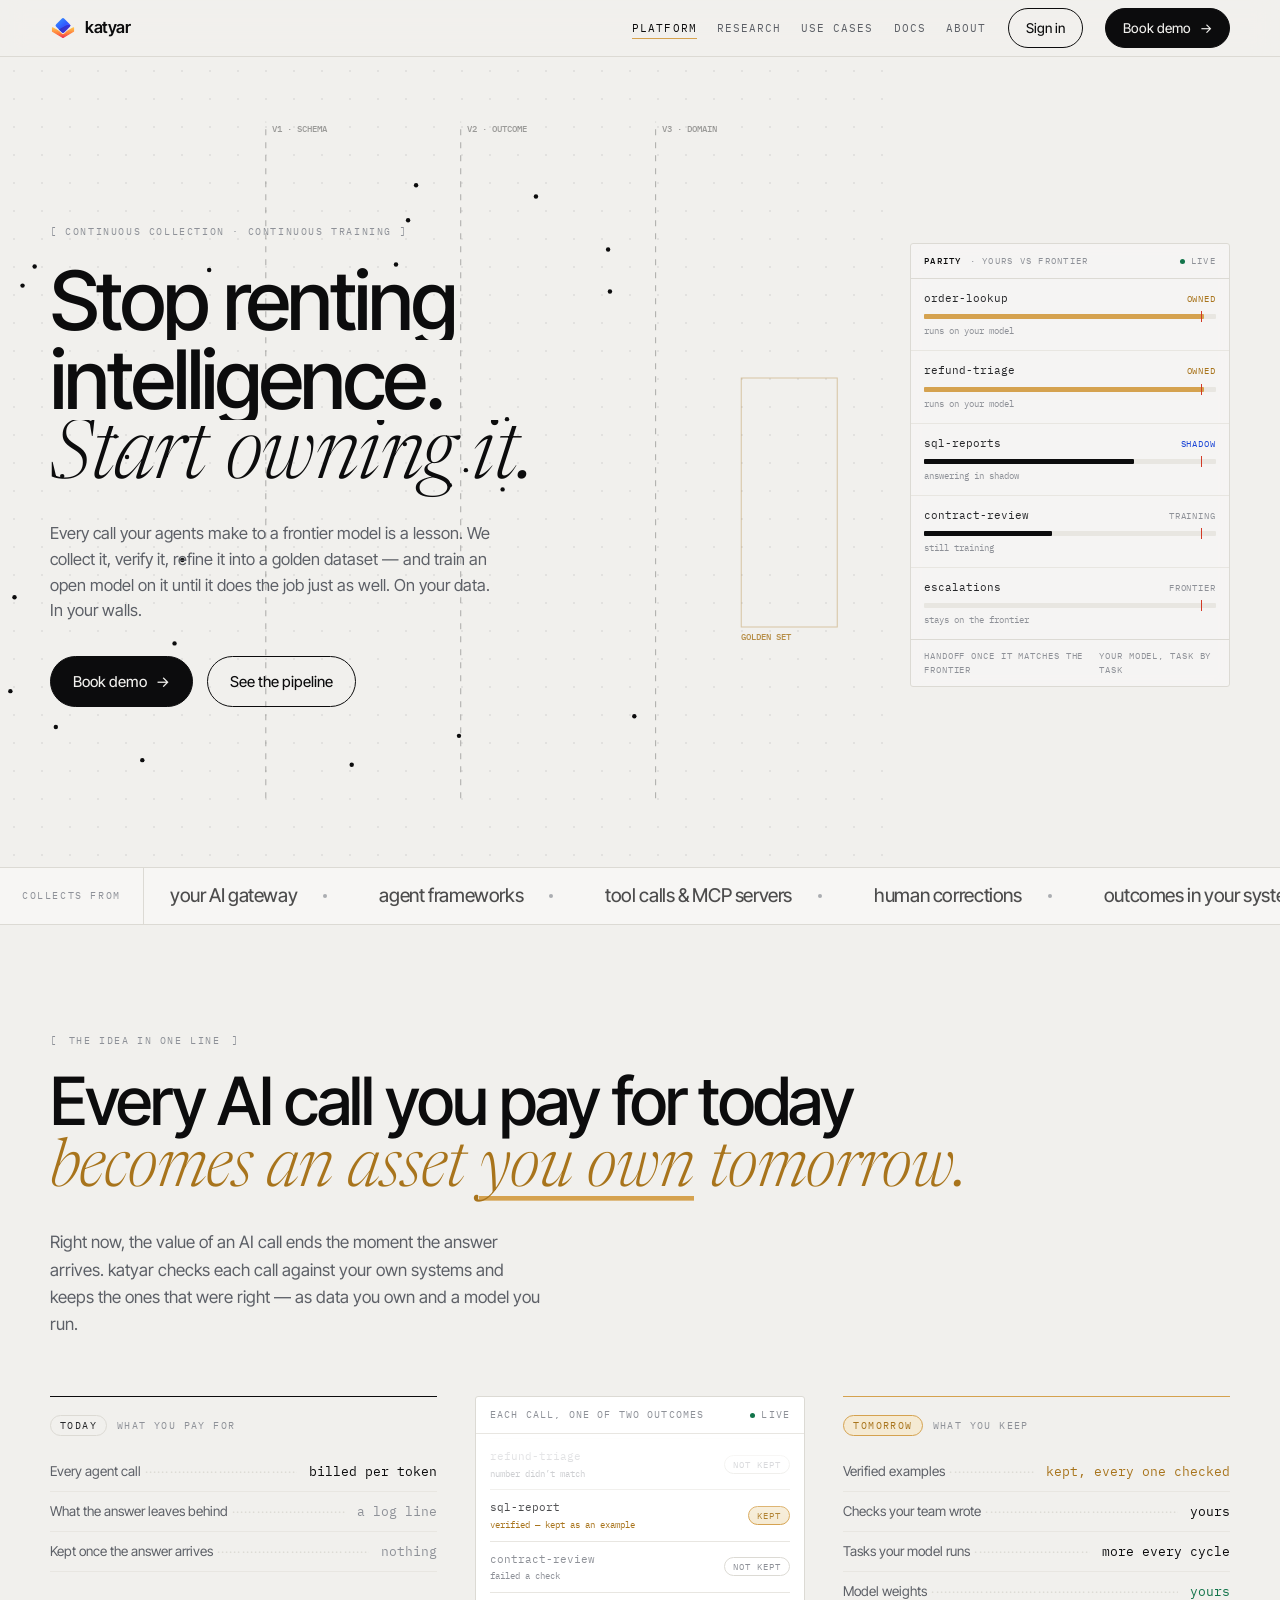
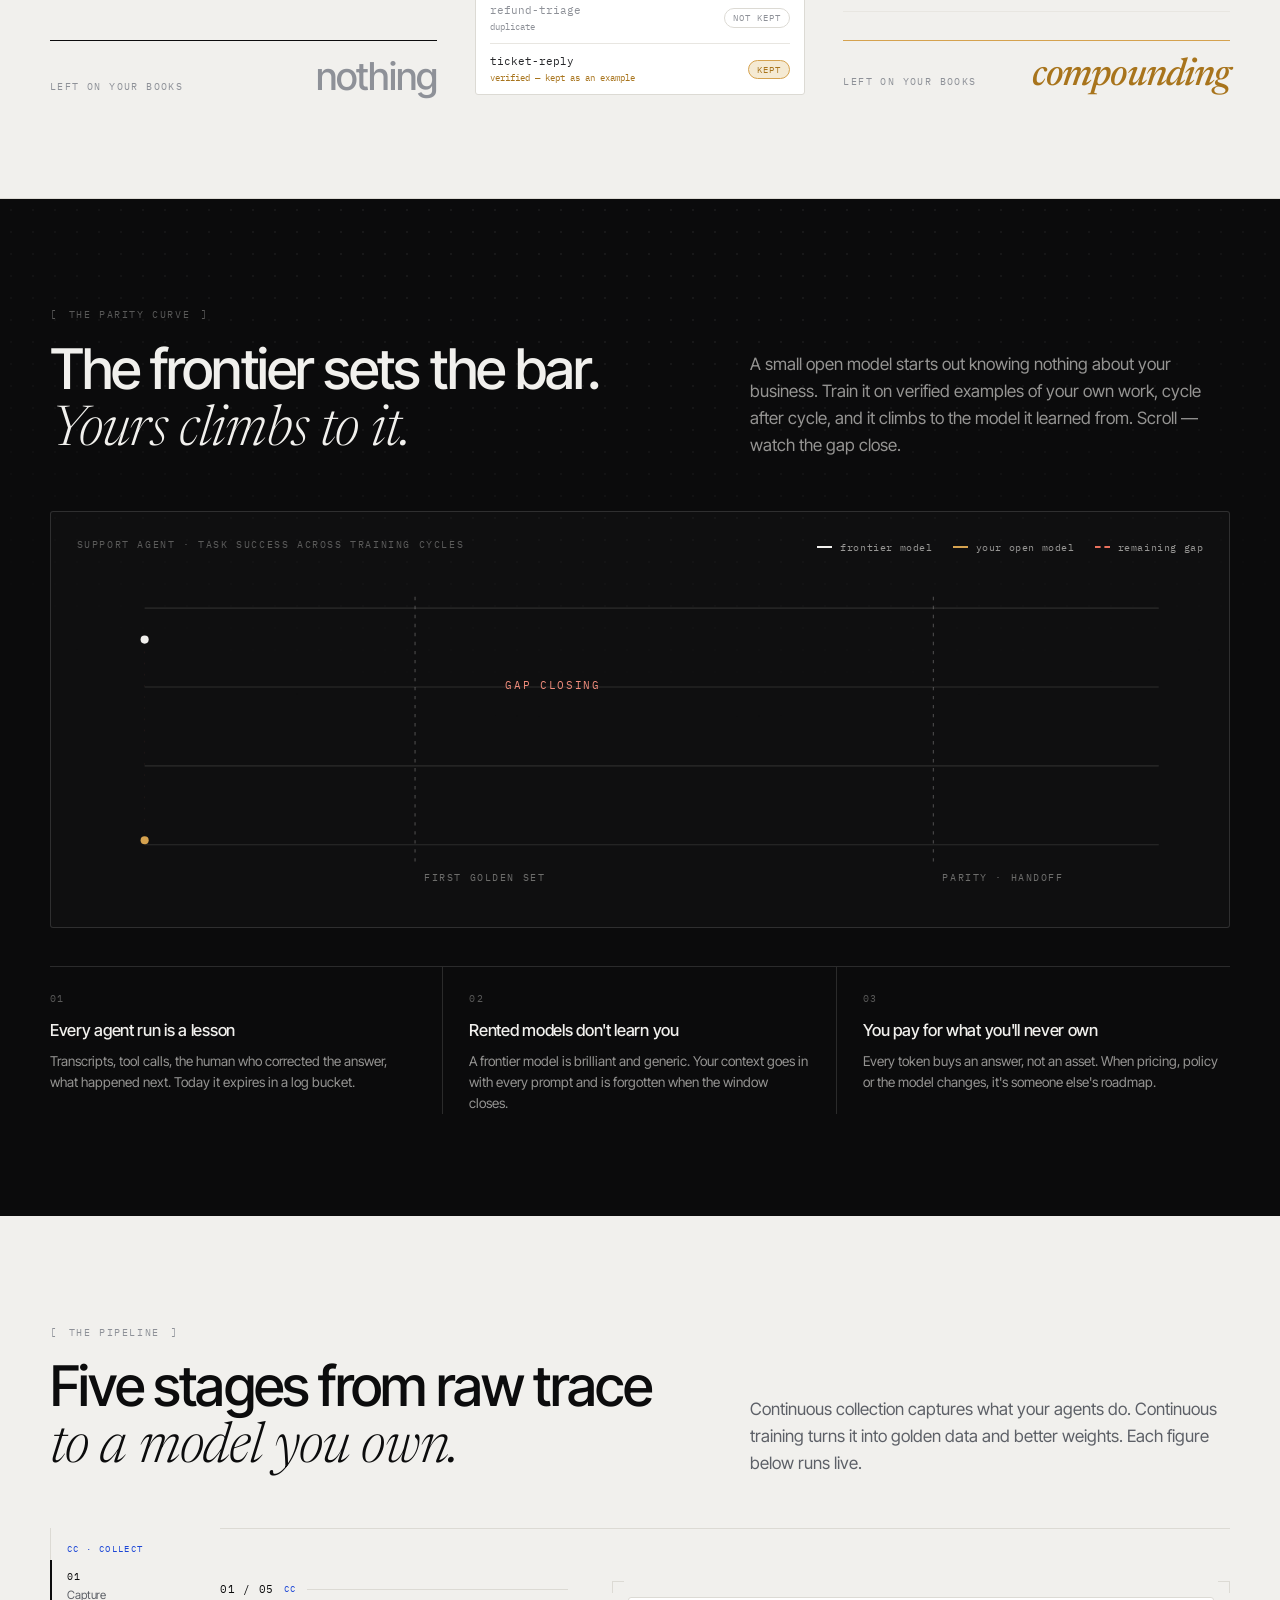
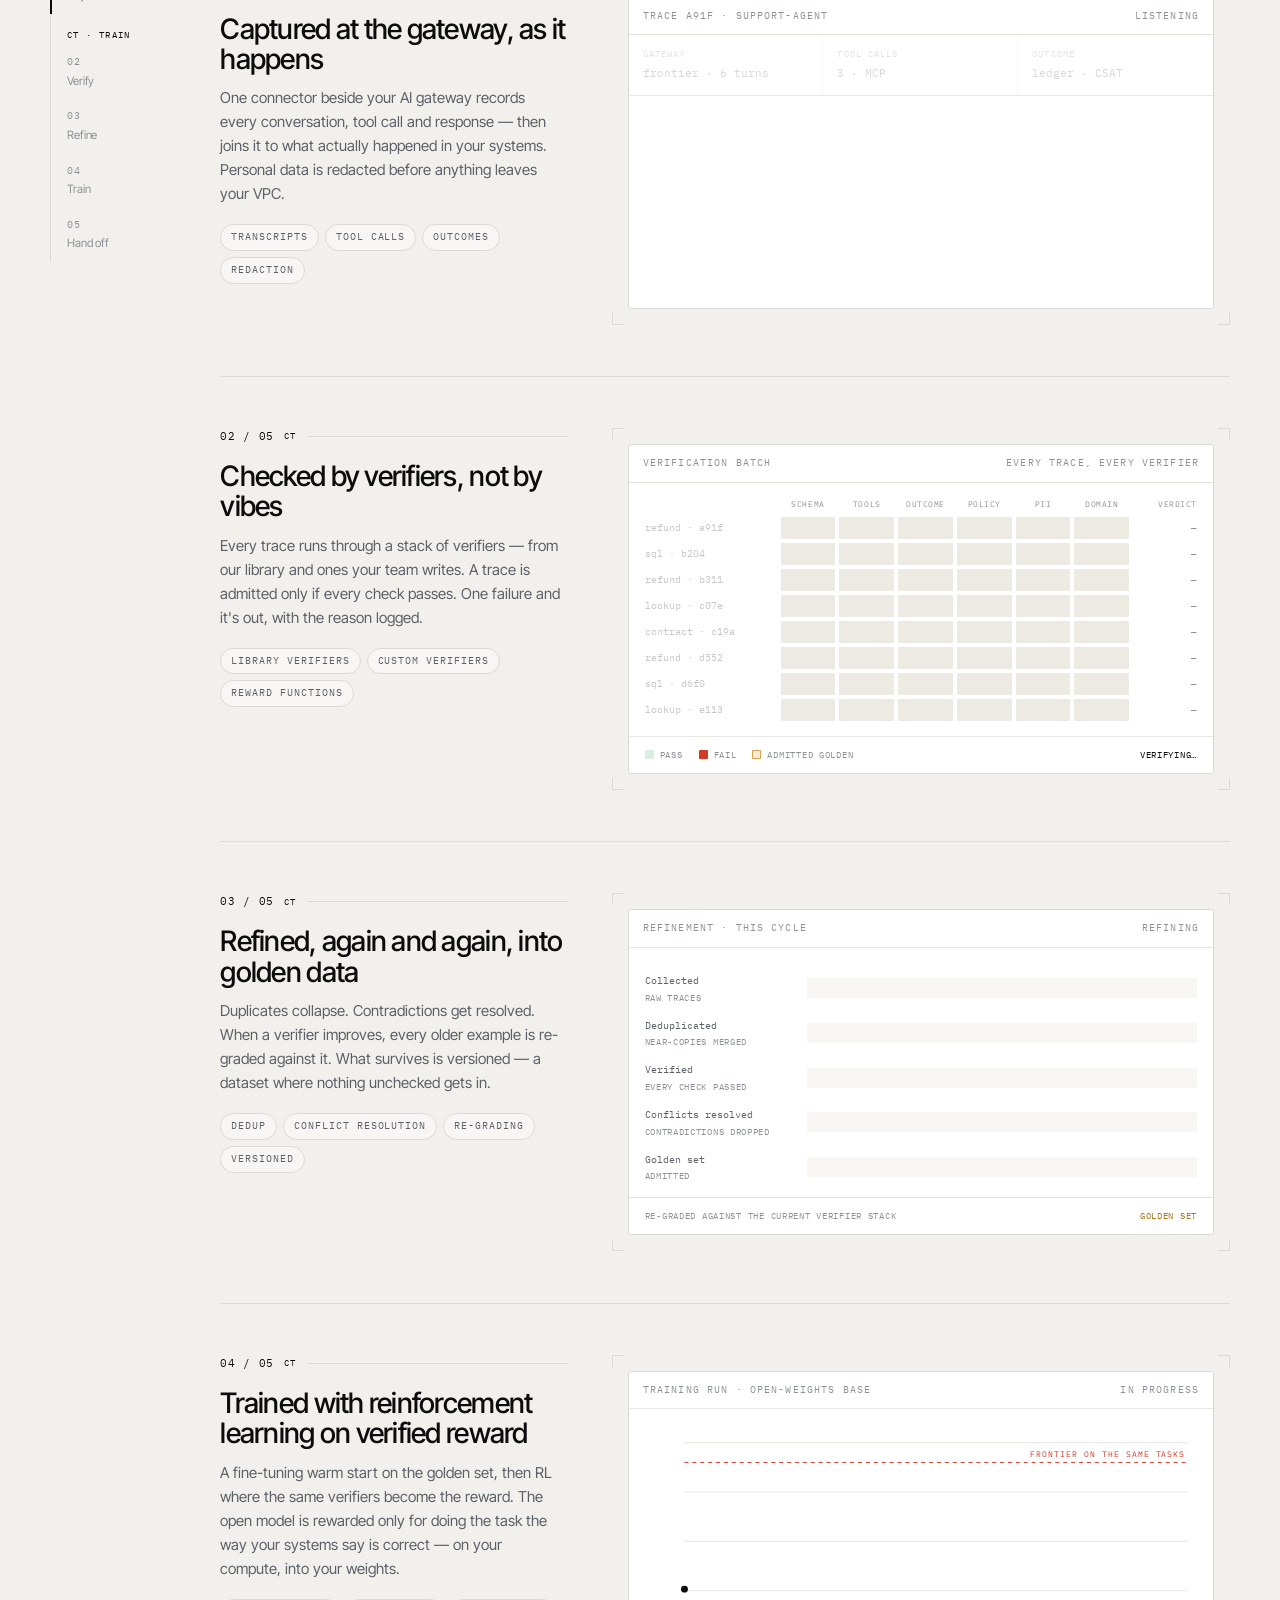
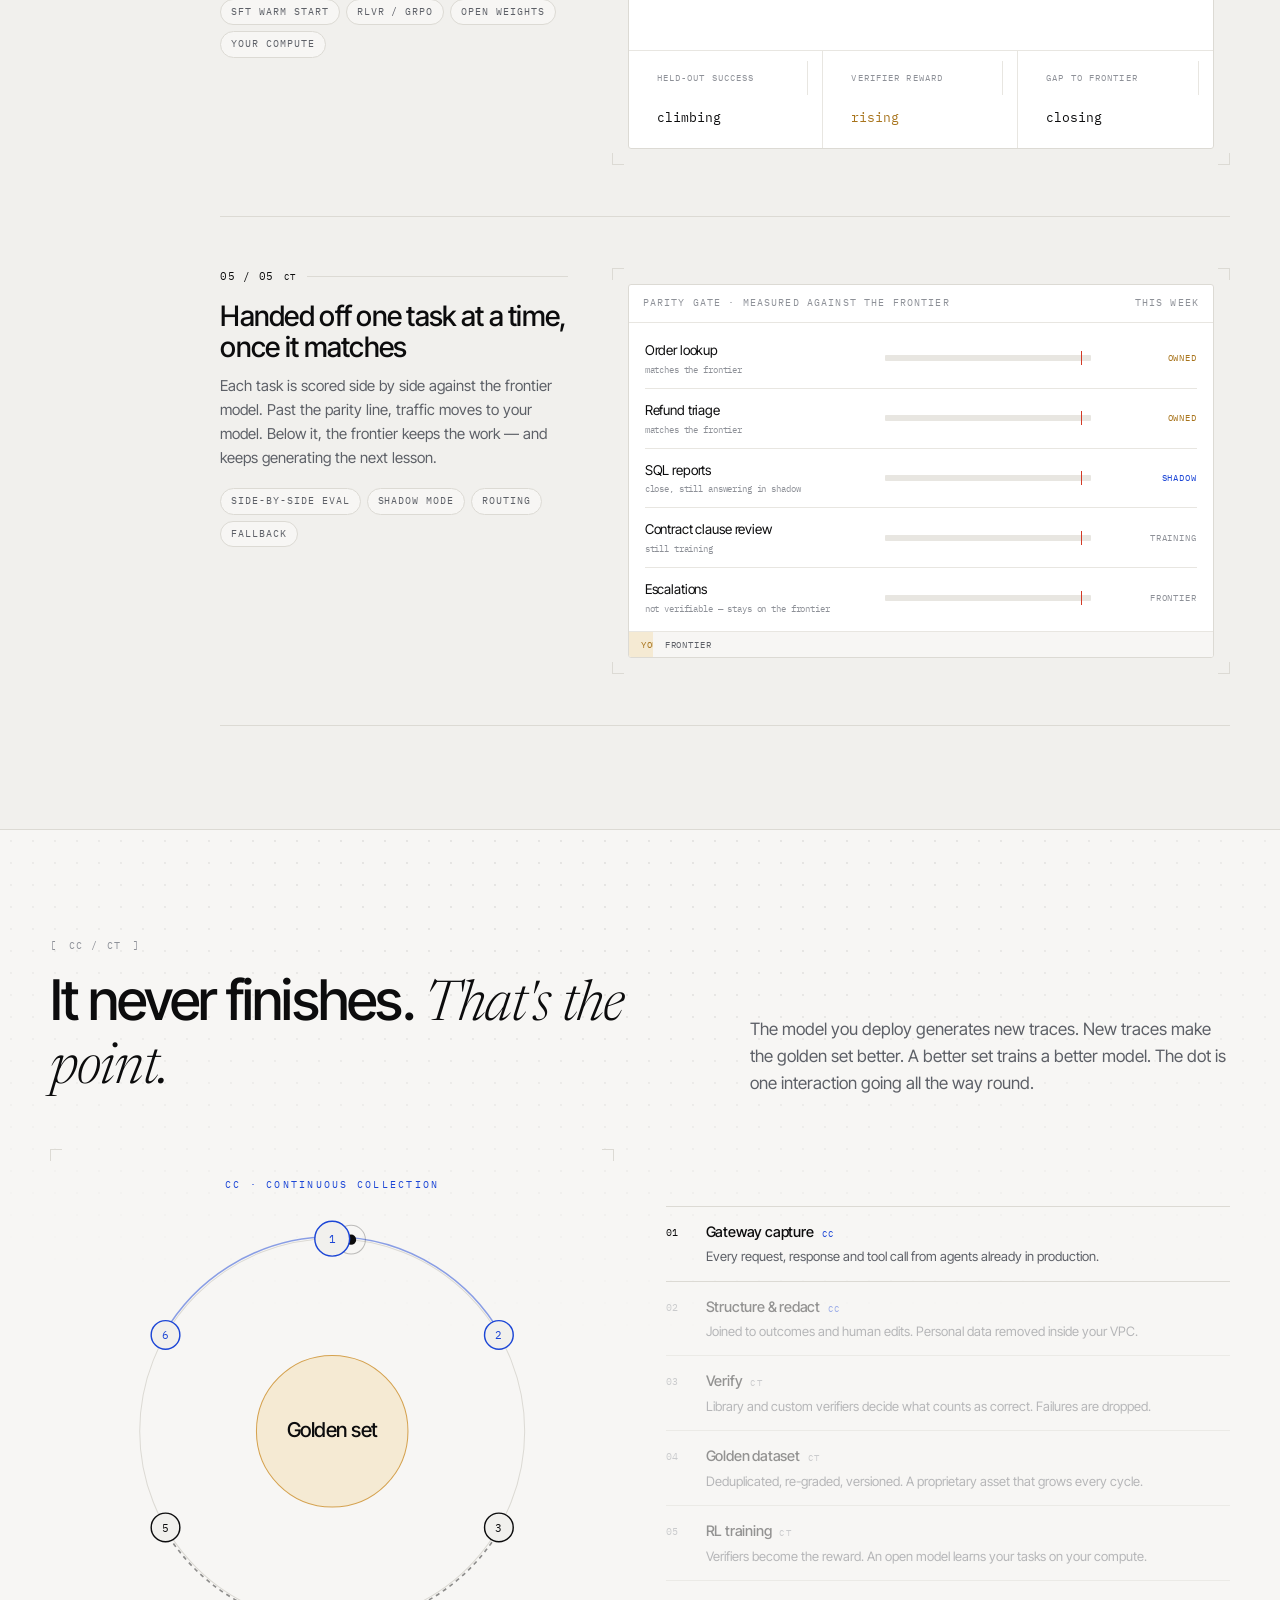
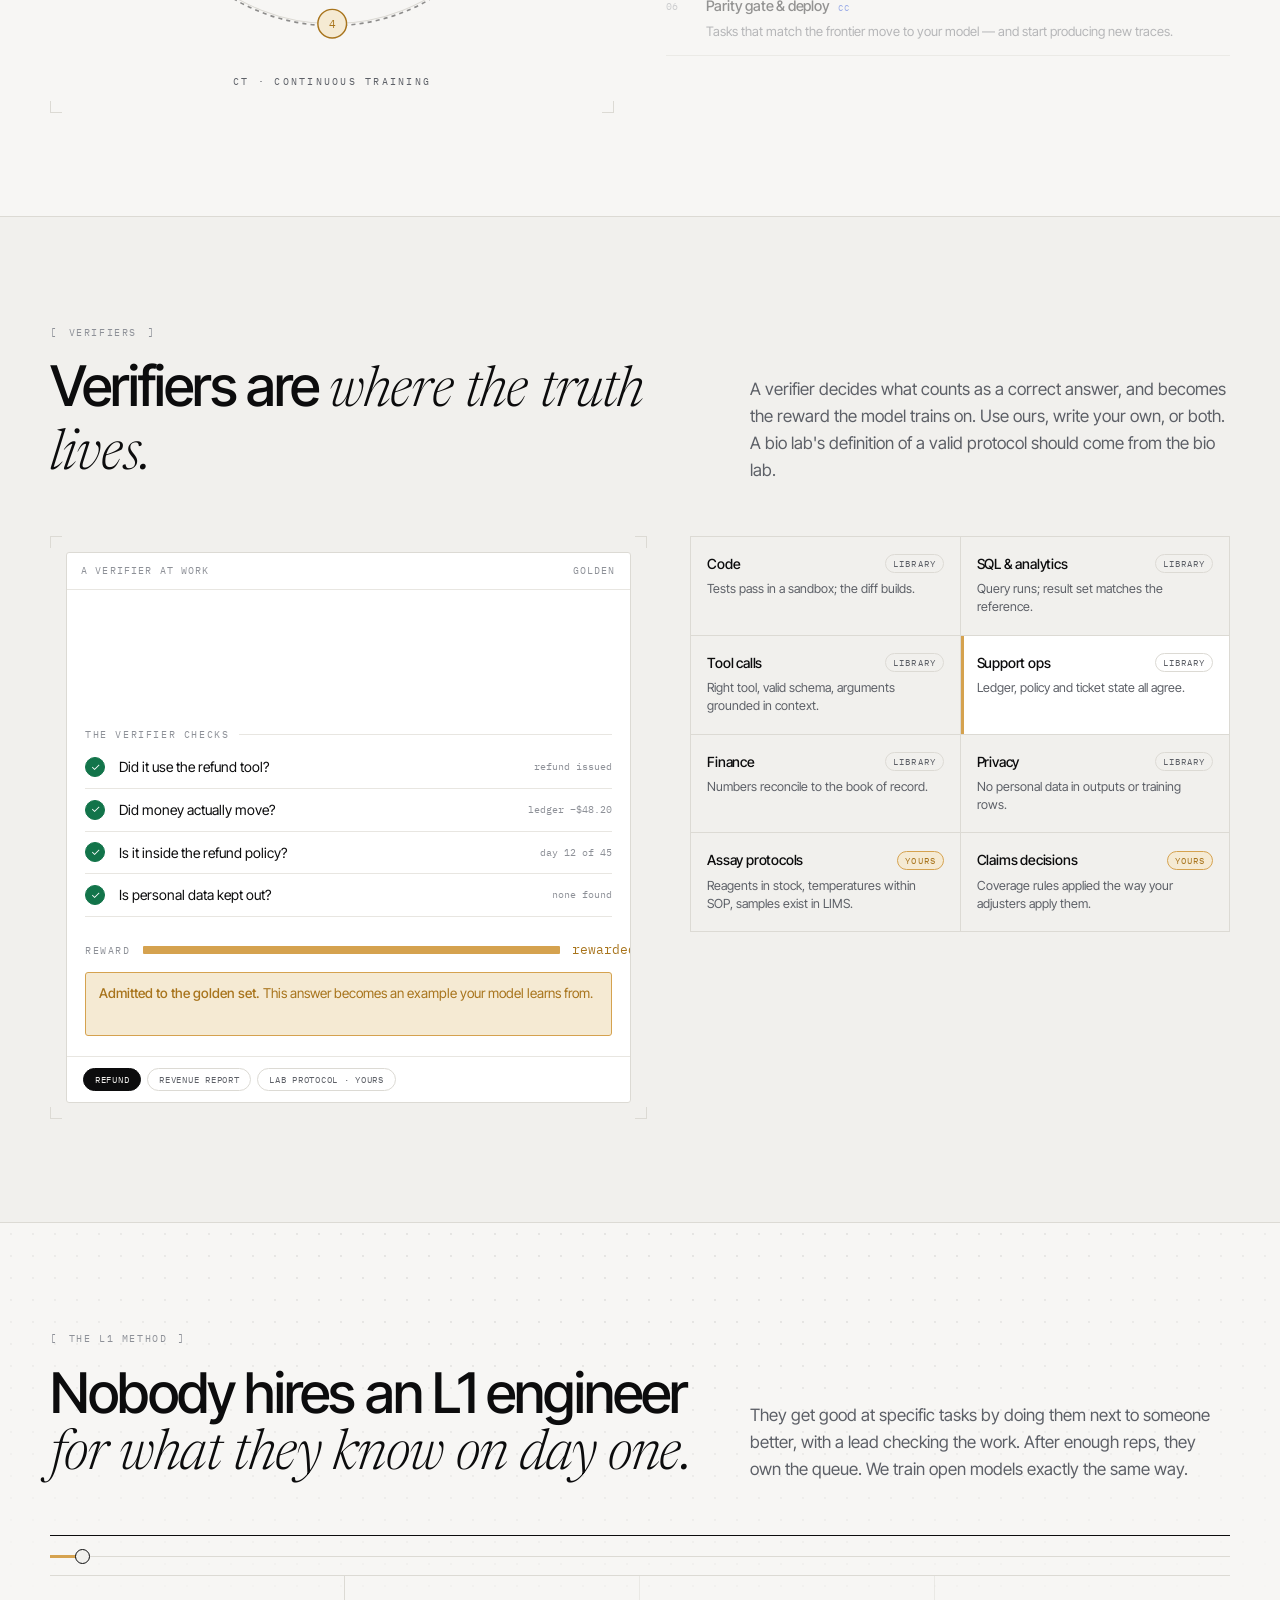
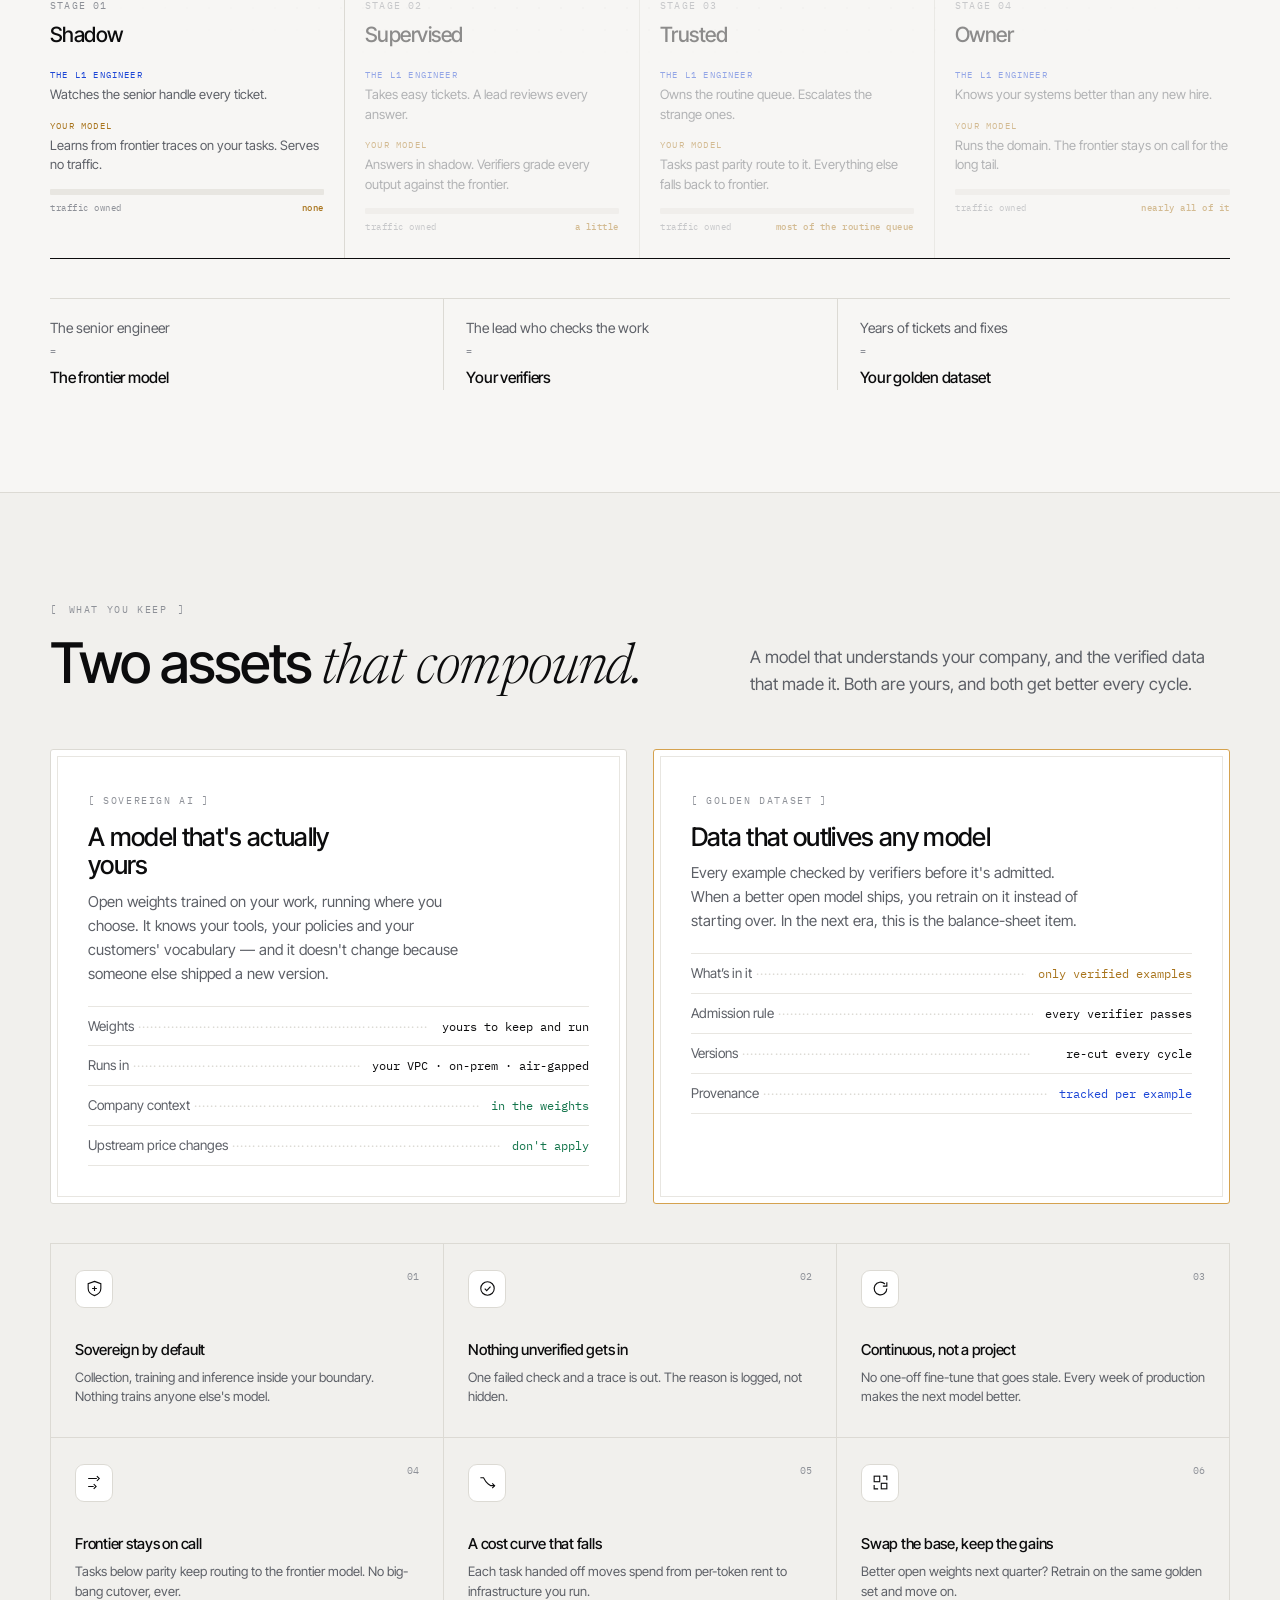
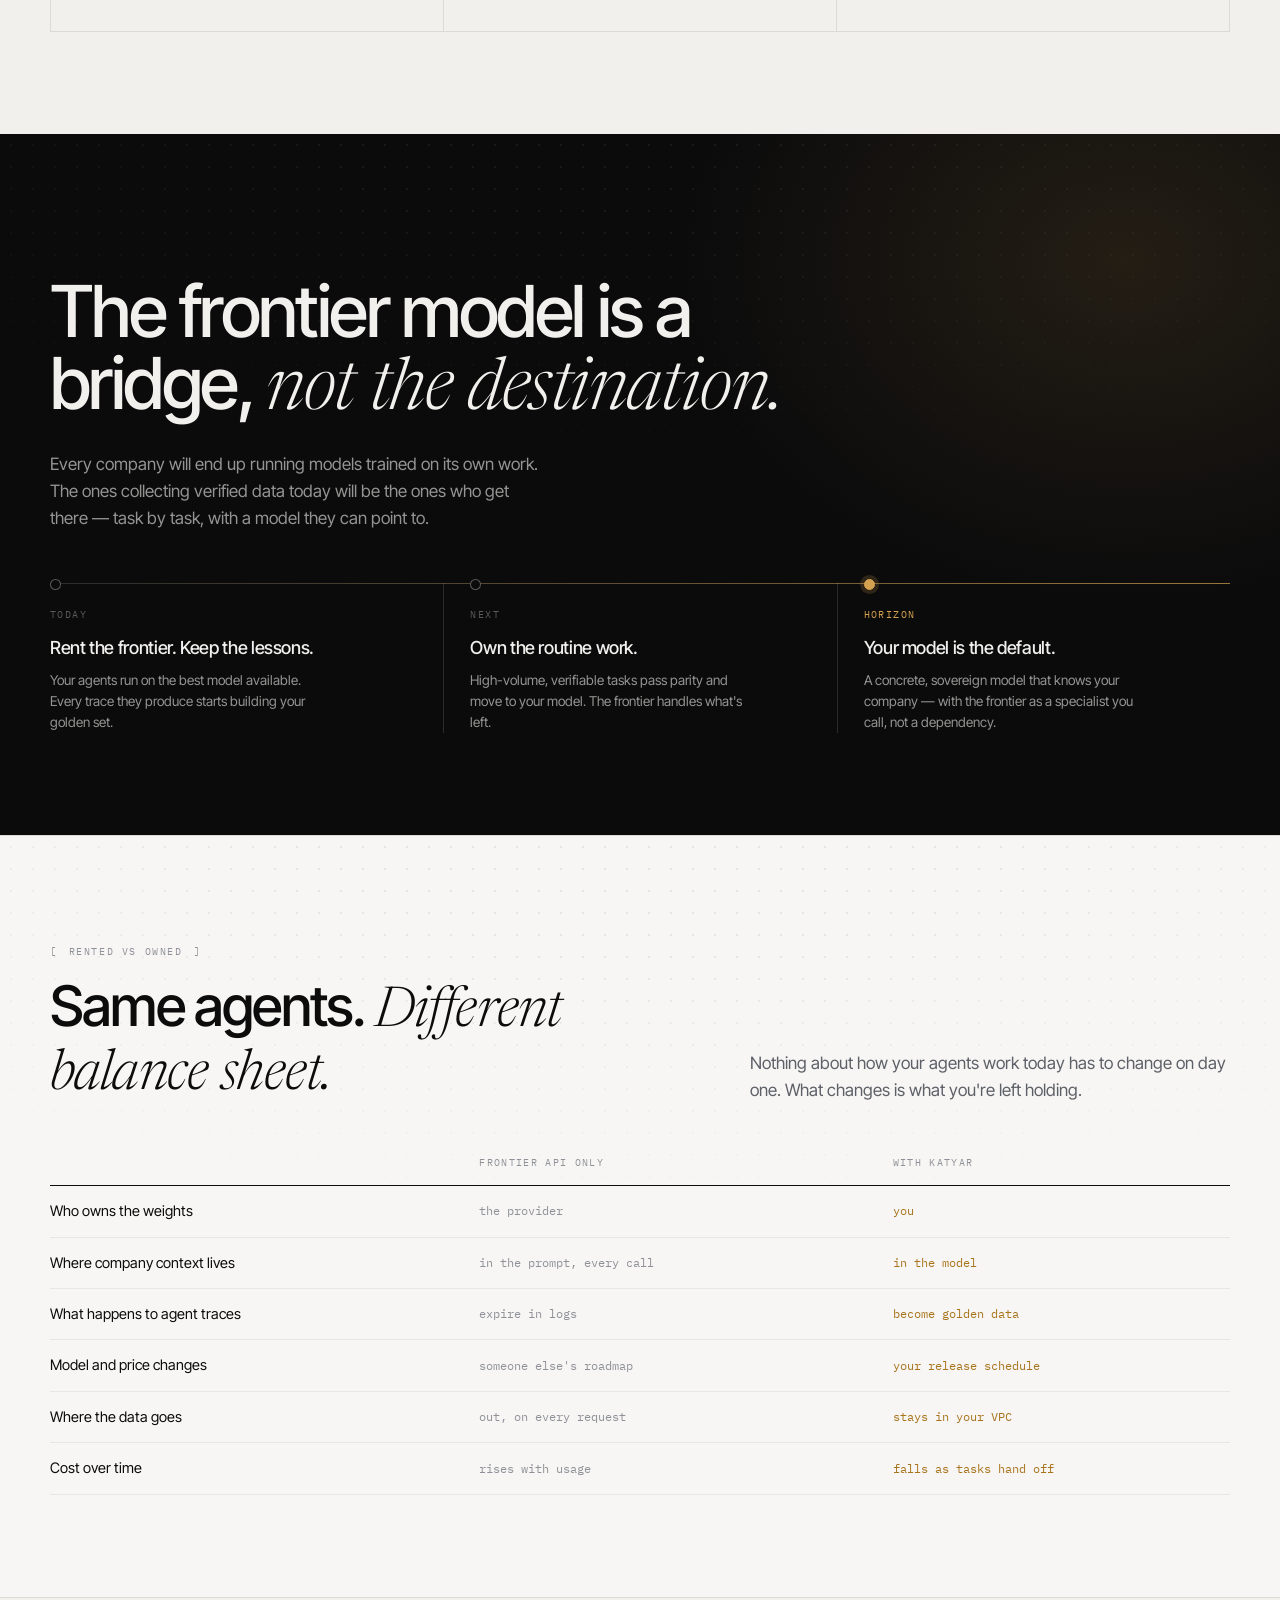
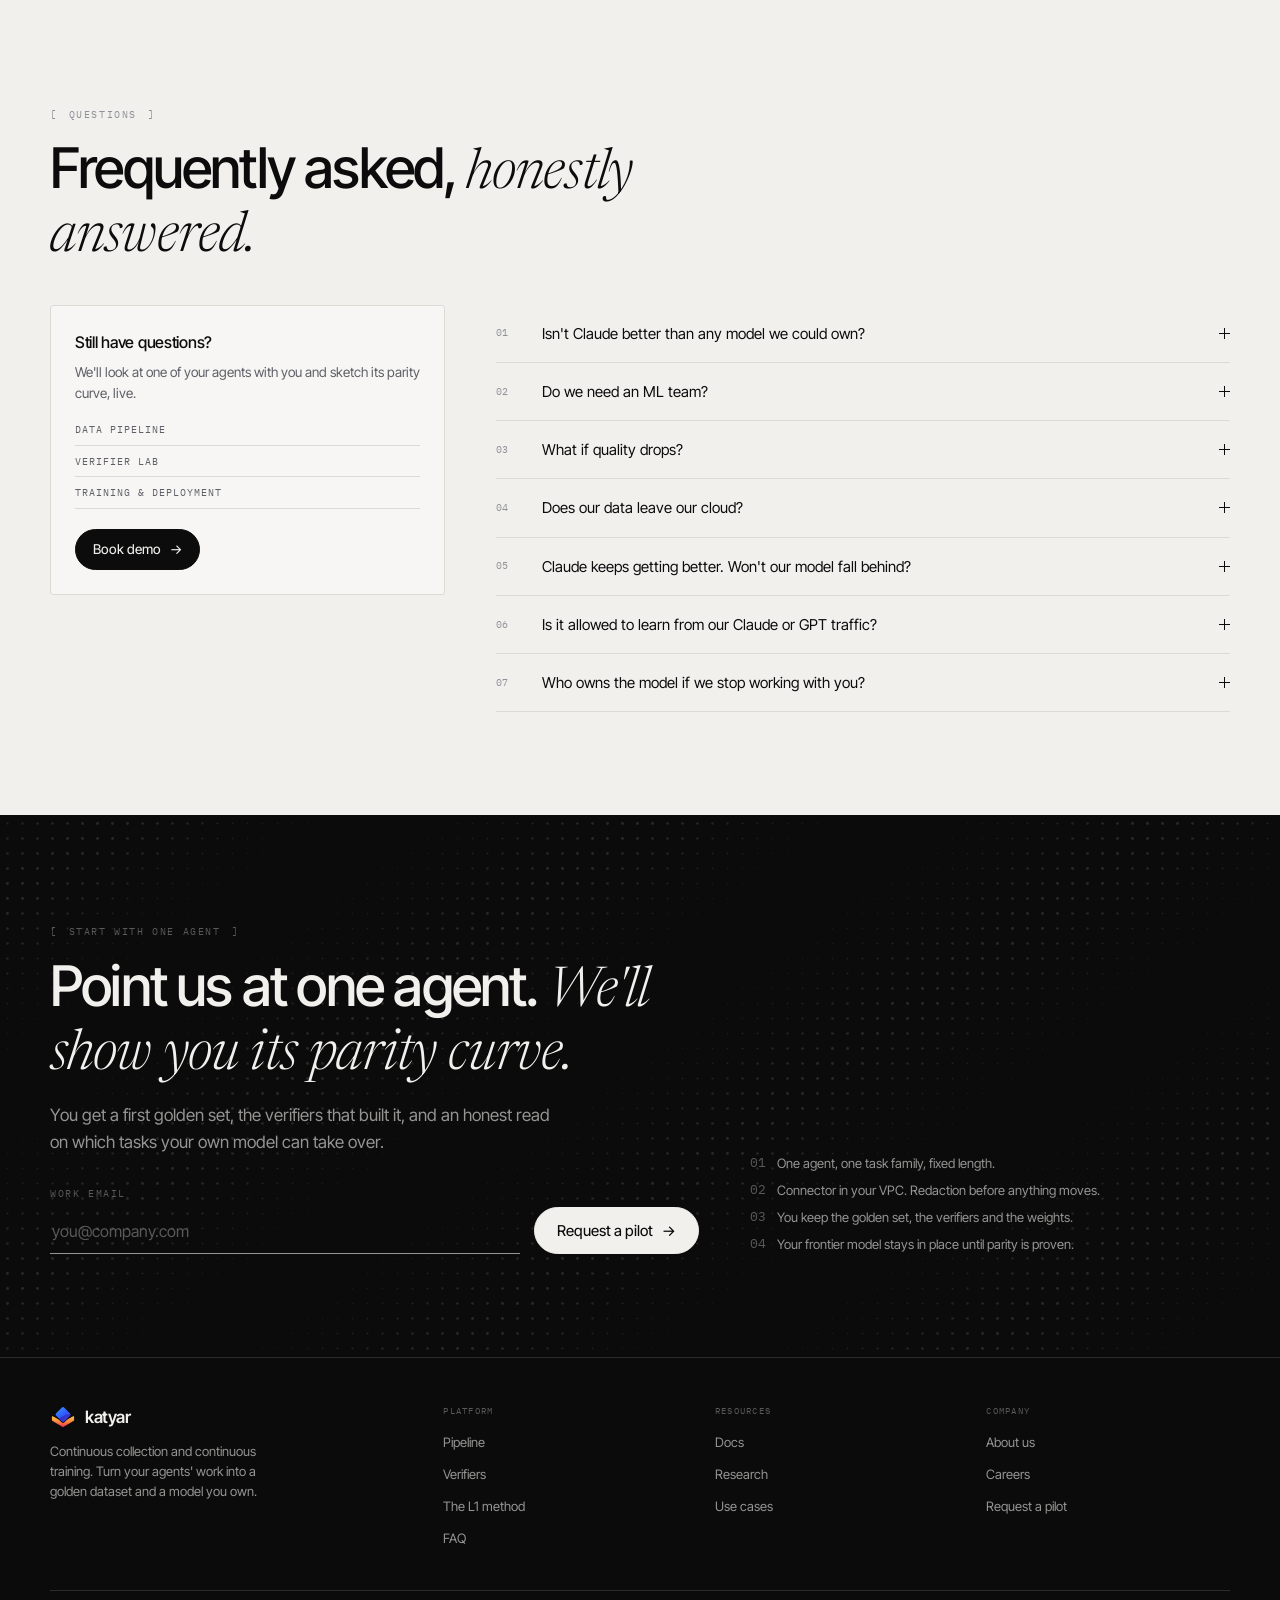
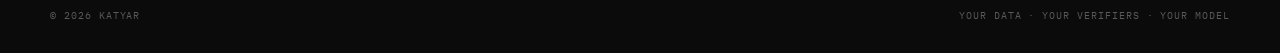
==== commit 609a4e3d: "Simplify v2 and switch to the current brand mark - Remove the old v1 root index.html; v2/ is the onl" ====
--- a/v2/index.html
+++ b/v2/index.html
@@ -5,7 +5,9 @@
 <meta name="viewport" content="width=device-width, initial-scale=1">
 <title>katyar — own the model your agents are already teaching</title>
 <meta name="description" content="katyar turns the traces your AI agents already generate into a verified golden dataset, and uses it to continuously train an open model on your data — until it matches the frontier model it learned from.">
-<link rel="icon" type="image/png" href="assets/logo.png">
+<link rel="icon" type="image/svg+xml" href="assets/logo.svg">
+<link rel="alternate icon" type="image/png" href="assets/logo.png">
+<link rel="apple-touch-icon" href="assets/logo.png">
 <link rel="preconnect" href="https://fonts.googleapis.com">
 <link rel="preconnect" href="https://fonts.gstatic.com" crossorigin>
 <link href="https://fonts.googleapis.com/css2?family=Inter+Tight:wght@300;400;500;600&family=Newsreader:ital,opsz,wght@1,6..72,300;1,6..72,400&family=IBM+Plex+Mono:wght@400;500&display=swap" rel="stylesheet">
@@ -13,21 +15,6 @@
 </head>
 <body>
 <div id="prog"></div>
-
-<div class="tick-bar" aria-hidden="true">
-  <div class="tick-in">
-    <span><i class="ia"></i> golden set v14 · 212,480 verified examples</span>
-    <span><i class="ig"></i> refund-triage handed off · parity 97%</span>
-    <span><i class="ir"></i> 18,204 traces rejected by verifiers this week</span>
-    <span><i class="ib"></i> bio.assay_protocol v1.3 · custom verifier published</span>
-    <span><i class="ig"></i> sql-reports in shadow · parity 91%</span>
-    <span><i class="ia"></i> golden set v14 · 212,480 verified examples</span>
-    <span><i class="ig"></i> refund-triage handed off · parity 97%</span>
-    <span><i class="ir"></i> 18,204 traces rejected by verifiers this week</span>
-    <span><i class="ib"></i> bio.assay_protocol v1.3 · custom verifier published</span>
-    <span><i class="ig"></i> sql-reports in shadow · parity 91%</span>
-  </div>
-</div>
 
 <header>
   <div class="bar">
@@ -40,7 +27,7 @@
       <a href="about.html">About</a>
     </nav>
     <a class="pill o" href="#start">Sign in</a>
-    <a class="pill" href="#start">Start with one agent <span class="ar">→</span></a>
+    <a class="pill" href="#start">Book demo <span class="ar">→</span></a>
     <details class="mnav">
       <summary aria-label="Menu"><span></span></summary>
       <div class="mnav-panel">
@@ -67,7 +54,7 @@
       </h1>
       <p class="sub rv">Every call your agents make to a frontier model is a lesson. We collect it, verify it, refine it into a golden dataset — and train an open model on it until it does the job just as well. On your data. In your walls.</p>
       <div class="hero-acts rv">
-        <a class="pill lg" href="#start">Start with one agent <span class="ar">→</span></a>
+        <a class="pill lg" href="#start">Book demo <span class="ar">→</span></a>
         <a class="pill o lg" href="#pipeline">See the pipeline</a>
       </div>
     </div>
@@ -75,14 +62,8 @@
     <aside class="pt rv in" aria-hidden="true">
       <div class="pt-hd"><b>Parity</b> · yours vs frontier <span class="lv"><i></i> live</span></div>
       <div id="ptRows"></div>
-      <div class="pt-ft"><span>handoff at 95%</span><span><b id="ptOwned">2</b> tasks owned</span></div>
+      <div class="pt-ft"><span>handoff once it matches the frontier</span><span>your model, task by task</span></div>
     </aside>
-  </div>
-  <div class="hud" aria-hidden="true">
-    <div><div class="k">Traces in</div><div class="v" id="hIn">0</div></div>
-    <div><div class="k">Golden</div><div class="v g" id="hGold">0</div></div>
-    <div><div class="k">Rejected</div><div class="v r" id="hRej">0</div></div>
-    <div><div class="k">Golden set</div><div class="v" id="hSet">v14</div></div>
   </div>
 </section>
 
@@ -105,11 +86,11 @@
       <div class="book cost">
         <div class="book-k"><span class="tagx">Today</span> What you pay for</div>
         <div class="rows">
-          <div class="row"><span class="k">AI calls</span><span class="v" id="bkCalls">0</span></div>
-          <div class="row"><span class="k">Spend</span><span class="v" id="bkSpend">$0</span></div>
+          <div class="row"><span class="k">Every agent call</span><span class="v">billed per token</span></div>
+          <div class="row"><span class="k">What the answer leaves behind</span><span class="v nil">a log line</span></div>
           <div class="row"><span class="k">Kept once the answer arrives</span><span class="v nil">nothing</span></div>
         </div>
-        <div class="tot"><span class="k">Left on your books</span><span class="v">$0</span></div>
+        <div class="tot"><span class="k">Left on your books</span><span class="v">nothing</span></div>
       </div>
 
       <div class="conv" aria-hidden="true">
@@ -120,9 +101,9 @@
       <div class="book gain">
         <div class="book-k"><span class="tagx g">Tomorrow</span> What you keep</div>
         <div class="rows">
-          <div class="row"><span class="k">Verified examples</span><span class="v g" id="bkEx">0</span></div>
-          <div class="row"><span class="k">Checks your team wrote</span><span class="v">38</span></div>
-          <div class="row"><span class="k">Tasks your model runs</span><span class="v">2 of 5</span></div>
+          <div class="row"><span class="k">Verified examples</span><span class="v g">kept, every one checked</span></div>
+          <div class="row"><span class="k">Checks your team wrote</span><span class="v">yours</span></div>
+          <div class="row"><span class="k">Tasks your model runs</span><span class="v">more every cycle</span></div>
           <div class="row"><span class="k">Model weights</span><span class="v ok">yours</span></div>
         </div>
         <div class="tot"><span class="k">Left on your books</span><span class="v it">compounding</span></div>
@@ -137,21 +118,21 @@
     <div class="head rv">
       <div>
         <span class="eb lab br">The parity curve</span>
-        <h2 class="d2">Frontier <span class="dv-num" id="nA">0.92</span>. <span class="it">Yours</span> <span class="dv-num g" id="nB">0.41</span>.</h2>
+        <h2 class="d2">The frontier sets the bar. <span class="it">Yours climbs to it.</span></h2>
       </div>
       <p class="p lg">A small open model starts out knowing nothing about your business. Train it on verified examples of your own work, cycle after cycle, and it climbs to the model it learned from. Scroll — watch the gap close.</p>
     </div>
 
     <div class="dv rv">
       <div class="dv-hd">
-        <span class="lab">Support agent · task success · 8 training cycles</span>
+        <span class="lab">Support agent · task success across training cycles</span>
         <span class="dv-key">
           <span><b style="border-color:#f1f0ed"></b> frontier model</span>
           <span><b style="border-color:#d5a24f"></b> your open model</span>
           <span><b style="border-color:#e8705c;border-top-style:dashed"></b> remaining gap</span>
         </span>
       </div>
-      <div class="chartwrap"><svg id="dvsvg" viewBox="0 0 1000 300" width="100%" role="img" aria-label="The frontier model holds flat at 0.92 task success. Your open model starts at 0.41 and climbs across eight training cycles until it matches and slightly passes the frontier model.">
+      <div class="chartwrap"><svg id="dvsvg" viewBox="0 0 1000 300" width="100%" role="img" aria-label="The frontier model holds flat. Your open model starts well below it and climbs across training cycles until it matches and slightly passes the frontier model.">
         <defs>
           <pattern id="htch" width="7" height="7" patternTransform="rotate(45)" patternUnits="userSpaceOnUse">
             <line x1="0" y1="0" x2="0" y2="7" stroke="#e8705c" stroke-width="1" stroke-opacity=".5"/>
@@ -159,9 +140,6 @@
           <clipPath id="cw"><rect id="cwr" x="0" y="0" width="0" height="300"/></clipPath>
         </defs>
         <g stroke="rgba(241,240,237,.12)"><path d="M60 40h900M60 110h900M60 180h900M60 250h900"/></g>
-        <g font-family="IBM Plex Mono, monospace" font-size="10" fill="rgba(241,240,237,.34)">
-          <text x="16" y="44">1.0</text><text x="16" y="114">0.8</text><text x="16" y="184">0.6</text><text x="16" y="254">0.4</text>
-        </g>
         <g clip-path="url(#cw)">
           <path d="M60 68L960 68 960 64 760 72C660 88 600 106 520 128 440 150 380 178 300 196 220 214 160 240 60 246Z" fill="url(#htch)"/>
         </g>
@@ -239,7 +217,7 @@
           </div>
           <div class="crop"><span class="cm tl"></span><span class="cm tr"></span><span class="cm bl"></span><span class="cm br"></span>
             <div class="fig">
-              <div class="fig-hd">Verification batch · 8 traces × 6 verifiers <span class="sp"><span id="mxN">0</span> checks</span></div>
+              <div class="fig-hd">Verification batch <span class="sp">every trace, every verifier</span></div>
               <div class="mx"><div class="mxg" id="mxg" aria-hidden="true"></div></div>
               <div class="fig-ft">
                 <span><i style="background:#dbece3"></i>Pass</span>
@@ -261,9 +239,9 @@
           </div>
           <div class="crop"><span class="cm tl"></span><span class="cm tr"></span><span class="cm bl"></span><span class="cm br"></span>
             <div class="fig" id="fnFig">
-              <div class="fig-hd">Refinement · cycle 14 <span class="sp" id="fnSt">idle</span></div>
+              <div class="fig-hd">Refinement · this cycle <span class="sp" id="fnSt">idle</span></div>
               <div class="fn" id="fn"></div>
-              <div class="fig-ft"><span>re-graded against verifier stack v9</span><span class="st g" id="fnFt">golden set v14</span></div>
+              <div class="fig-ft"><span>re-graded against the current verifier stack</span><span class="st g" id="fnFt">golden set</span></div>
             </div>
           </div>
         </div>
@@ -278,25 +256,21 @@
           </div>
           <div class="crop"><span class="cm tl"></span><span class="cm tr"></span><span class="cm bl"></span><span class="cm br"></span>
             <div class="fig">
-              <div class="fig-hd">Training run · open 8B base <span class="sp">step <span id="rcStep">0</span></span></div>
+              <div class="fig-hd">Training run · open-weights base <span class="sp">in progress</span></div>
               <div class="rc">
                 <svg id="rcsvg" viewBox="0 0 560 220" aria-hidden="true">
                   <g stroke="#e8e6e1"><path d="M40 20h510M40 70h510M40 120h510M40 170h510"/></g>
-                  <g font-family="IBM Plex Mono, monospace" font-size="9" fill="#8e9198">
-                    <text x="6" y="23">1.0</text><text x="6" y="73">0.8</text><text x="6" y="123">0.6</text><text x="6" y="173">0.4</text>
-                  </g>
                   <path d="M40 40h510" stroke="#d33a26" stroke-dasharray="4 4" stroke-width="1"/>
-                  <text x="548" y="34" text-anchor="end" font-family="IBM Plex Mono, monospace" font-size="8.5" letter-spacing="1" fill="#d33a26">FRONTIER ON SAME TASKS · 0.92</text>
+                  <text x="548" y="34" text-anchor="end" font-family="IBM Plex Mono, monospace" font-size="8.5" letter-spacing="1" fill="#d33a26">FRONTIER ON THE SAME TASKS</text>
                   <polyline id="rcEval" fill="none" stroke="#0c0c0d" stroke-width="1.6" points=""/>
                   <polyline id="rcRew" fill="none" stroke="#d5a24f" stroke-width="1.2" opacity=".75" points=""/>
                   <circle id="rcDot" r="3.5" fill="#0c0c0d" cx="40" cy="195"/>
-                  <g font-family="IBM Plex Mono, monospace" font-size="8.5" letter-spacing=".8" fill="#8e9198"><text x="40" y="214">STEP 0</text><text x="550" y="214" text-anchor="end">STEP 2,400</text></g>
                 </svg>
               </div>
               <div class="rc-stats">
-                <div><div class="k">Held-out success</div><div class="v" id="rcEvalV">0.41</div></div>
-                <div><div class="k">Verifier reward</div><div class="v gold" id="rcRewV">0.38</div></div>
-                <div><div class="k">Gap to frontier</div><div class="v" id="rcGapV">−0.51</div></div>
+                <div><div class="k">Held-out success</div><div class="v">climbing</div></div>
+                <div><div class="k">Verifier reward</div><div class="v gold">rising</div></div>
+                <div><div class="k">Gap to frontier</div><div class="v">closing</div></div>
               </div>
             </div>
           </div>
@@ -312,9 +286,9 @@
           </div>
           <div class="crop"><span class="cm tl"></span><span class="cm tr"></span><span class="cm bl"></span><span class="cm br"></span>
             <div class="fig" id="hoFig">
-              <div class="fig-hd">Parity gate · threshold 95% of frontier <span class="sp">this week</span></div>
+              <div class="fig-hd">Parity gate · measured against the frontier <span class="sp">this week</span></div>
               <div class="ho" id="ho"></div>
-              <div class="split"><span class="s-own" id="splitOwn">your model 0%</span><span class="s-fr" id="splitFr">frontier 100%</span></div>
+              <div class="split"><span class="s-own" id="splitOwn">your model</span><span class="s-fr" id="splitFr">frontier</span></div>
             </div>
           </div>
         </div>
@@ -346,8 +320,7 @@
           <text x="260" y="22" text-anchor="middle" font-family="IBM Plex Mono, monospace" font-size="9.5" letter-spacing="2.2" fill="#1c46d6">CC · CONTINUOUS COLLECTION</text>
           <text x="260" y="508" text-anchor="middle" font-family="IBM Plex Mono, monospace" font-size="9.5" letter-spacing="2.2" fill="#5d6067">CT · CONTINUOUS TRAINING</text>
           <circle cx="260" cy="260" r="74" fill="#f5ead3" stroke="#d5a24f"/>
-          <text x="260" y="254" text-anchor="middle" font-family="Inter Tight, sans-serif" font-weight="500" font-size="20" letter-spacing="-.5" fill="#0c0c0d">Golden set</text>
-          <text id="ringSet" x="260" y="276" text-anchor="middle" font-family="IBM Plex Mono, monospace" font-size="9" letter-spacing="1.6" fill="#a8741c">V14 · 212,480</text>
+          <text x="260" y="266" text-anchor="middle" font-family="Inter Tight, sans-serif" font-weight="500" font-size="20" letter-spacing="-.5" fill="#0c0c0d">Golden set</text>
         </svg>
       </div>
 
@@ -428,25 +401,25 @@
           <div class="when">Stage 01</div><h3>Shadow</h3>
           <div class="who h">The L1 engineer</div><p>Watches the senior handle every ticket.</p>
           <div class="who m">Your model</div><p>Learns from frontier traces on your tasks. Serves no traffic.</p>
-          <div class="share" style="--w:0%"><div class="bar2"><i></i></div><div class="lb"><span>traffic owned</span><b>0%</b></div></div>
+          <div class="share" style="--w:0%"><div class="bar2"><i></i></div><div class="lb"><span>traffic owned</span><b>none</b></div></div>
         </div>
         <div class="stage" data-i="1">
           <div class="when">Stage 02</div><h3>Supervised</h3>
           <div class="who h">The L1 engineer</div><p>Takes easy tickets. A lead reviews every answer.</p>
           <div class="who m">Your model</div><p>Answers in shadow. Verifiers grade every output against the frontier.</p>
-          <div class="share" style="--w:15%"><div class="bar2"><i></i></div><div class="lb"><span>traffic owned</span><b>15%</b></div></div>
+          <div class="share" style="--w:15%"><div class="bar2"><i></i></div><div class="lb"><span>traffic owned</span><b>a little</b></div></div>
         </div>
         <div class="stage" data-i="2">
           <div class="when">Stage 03</div><h3>Trusted</h3>
           <div class="who h">The L1 engineer</div><p>Owns the routine queue. Escalates the strange ones.</p>
           <div class="who m">Your model</div><p>Tasks past parity route to it. Everything else falls back to frontier.</p>
-          <div class="share" style="--w:60%"><div class="bar2"><i></i></div><div class="lb"><span>traffic owned</span><b>60%</b></div></div>
+          <div class="share" style="--w:60%"><div class="bar2"><i></i></div><div class="lb"><span>traffic owned</span><b>most of the routine queue</b></div></div>
         </div>
         <div class="stage" data-i="3">
           <div class="when">Stage 04</div><h3>Owner</h3>
           <div class="who h">The L1 engineer</div><p>Knows your systems better than any new hire.</p>
           <div class="who m">Your model</div><p>Runs the domain. The frontier stays on call for the long tail.</p>
-          <div class="share" style="--w:90%"><div class="bar2"><i></i></div><div class="lb"><span>traffic owned</span><b>90%</b></div></div>
+          <div class="share" style="--w:90%"><div class="bar2"><i></i></div><div class="lb"><span>traffic owned</span><b>nearly all of it</b></div></div>
         </div>
       </div>
     </div>
@@ -476,7 +449,7 @@
         <h3>A model that's actually yours</h3>
         <p class="p">Open weights trained on your work, running where you choose. It knows your tools, your policies and your customers' vocabulary — and it doesn't change because someone else shipped a new version.</p>
         <div class="rows">
-          <div class="row"><span class="k">Weights</span><span class="v">yours · sha256 9c1e…a47b</span></div>
+          <div class="row"><span class="k">Weights</span><span class="v">yours to keep and run</span></div>
           <div class="row"><span class="k">Runs in</span><span class="v">your VPC · on-prem · air-gapped</span></div>
           <div class="row"><span class="k">Company context</span><span class="v ok">in the weights</span></div>
           <div class="row"><span class="k">Upstream price changes</span><span class="v ok">don't apply</span></div>
@@ -487,9 +460,9 @@
         <h3>Data that outlives any model</h3>
         <p class="p">Every example checked by verifiers before it's admitted. When a better open model ships, you retrain on it instead of starting over. In the next era, this is the balance-sheet item.</p>
         <div class="rows">
-          <div class="row"><span class="k">Verified examples</span><span class="v g">212,480</span></div>
+          <div class="row"><span class="k">What’s in it</span><span class="v g">only verified examples</span></div>
           <div class="row"><span class="k">Admission rule</span><span class="v">every verifier passes</span></div>
-          <div class="row"><span class="k">Versions</span><span class="v">v1 → v14</span></div>
+          <div class="row"><span class="k">Versions</span><span class="v">re-cut every cycle</span></div>
           <div class="row"><span class="k">Provenance</span><span class="v b">tracked per example</span></div>
         </div>
       </div></div>
@@ -572,7 +545,7 @@
         <h4>Still have questions?</h4>
         <p>We'll look at one of your agents with you and sketch its parity curve, live.</p>
         <div class="who"><span>Data pipeline</span><span>Verifier lab</span><span>Training &amp; deployment</span></div>
-        <a class="pill" href="#start">Book 30 minutes <span class="ar">→</span></a>
+        <a class="pill" href="#start">Book demo <span class="ar">→</span></a>
       </div>
       <div>
         <details><summary><span class="n">01</span><span>Isn't Claude better than any model we could own?</span><span class="pm"></span></summary>
@@ -623,7 +596,7 @@
   <div class="w">
     <div class="fg">
       <div>
-        <span class="lg2">katyar</span>
+        <span class="lg2"><i class="mk" aria-hidden="true"></i>katyar</span>
         <p>Continuous collection and continuous training. Turn your agents' work into a golden dataset and a model you own.</p>
       </div>
       <div><h5>Platform</h5><ul><li><a href="index.html#pipeline">Pipeline</a></li><li><a href="index.html#verifiers">Verifiers</a></li><li><a href="index.html#l1">The L1 method</a></li><li><a href="index.html#faq">FAQ</a></li></ul></div>
--- a/v2/styles.css
+++ b/v2/styles.css
@@ -32,17 +32,12 @@
 
 /* ---- chrome ---- */
 #prog{position:fixed;top:0;left:0;height:2px;background:var(--ink);width:0;z-index:99;transition:width .1s linear}
-.tick-bar{background:var(--night);color:var(--n-soft);overflow:hidden;border-bottom:1px solid var(--n-rule)}
-.tick-in{display:flex;white-space:nowrap;height:29px;align-items:center;font-family:var(--mono);font-size:10px;letter-spacing:.12em;text-transform:uppercase;animation:mq 56s linear infinite;will-change:transform}
-.tick-in span{padding:0 24px;display:inline-flex;gap:9px;align-items:center}
-.tick-in i{width:5px;height:5px;border-radius:50%}
-.ib{background:#7d99ff}.ir{background:#e8705c}.ig{background:#4cae7f}.ia{background:var(--gold-2)}
 @keyframes mq{to{transform:translateX(-50%)}}
 header{position:sticky;top:0;z-index:80;background:rgba(241,240,237,.86);backdrop-filter:blur(12px) saturate(150%);border-bottom:1px solid var(--rule)}
 .bar{max-width:var(--maxw);margin:0 auto;padding:0 30px;height:56px;display:flex;align-items:center;gap:22px}
-.logo{display:flex;align-items:center;gap:10px;margin-right:auto;font-weight:500;letter-spacing:-.02em;font-size:16.5px}
-/* brand mark from assets/logo.png, set here so every page's shared header markup picks it up */
-.logo .sq{width:24px;height:24px;flex:none;background:url(assets/logo.png) center/contain no-repeat}
+.logo{display:flex;align-items:center;gap:9px;margin-right:auto;font-weight:600;letter-spacing:-.025em;font-size:16.5px}
+/* brand mark from assets/logo.svg, set here so every page's shared header markup picks it up */
+.logo .sq{width:26px;height:26px;flex:none;background:url(assets/logo.svg) center/contain no-repeat}
 .bar nav{display:flex;gap:20px}
 .bar nav a{font-family:var(--mono);font-size:10.5px;letter-spacing:.1em;text-transform:uppercase;color:var(--soft);position:relative;padding:3px 0}
 .bar nav a::after{content:"";position:absolute;left:0;right:100%;bottom:0;height:1px;background:var(--ink);transition:right .3s var(--ease)}
@@ -112,12 +107,6 @@
 .pt-sub{display:flex;justify-content:space-between;margin-top:5px;font-family:var(--mono);font-size:9px;color:var(--faint);font-variant-numeric:tabular-nums}
 .pt-ft{display:flex;justify-content:space-between;padding:9px 13px;border-top:1px solid var(--rule);font-family:var(--mono);font-size:9px;letter-spacing:.1em;text-transform:uppercase;color:var(--faint)}
 .pt-ft b{color:var(--gold);font-weight:500}
-.hud{position:absolute;left:30px;bottom:22px;z-index:3;display:flex;border:1px solid var(--rule);background:rgba(247,246,244,.82);backdrop-filter:blur(6px);border-radius:3px;overflow:hidden}
-.hud>div{padding:9px 15px;border-right:1px solid var(--rule)}
-.hud>div:last-child{border-right:0}
-.hud .k{font-family:var(--mono);font-size:9px;letter-spacing:.14em;text-transform:uppercase;color:var(--faint)}
-.hud .v{font-family:var(--mono);font-size:14px;margin-top:3px;font-variant-numeric:tabular-nums}
-.hud .v.r{color:var(--red)}.hud .v.g{color:var(--gold)}
 @keyframes blip{0%,100%{opacity:1}50%{opacity:.25}}
 
 /* ---- marquee strip ---- */
@@ -197,8 +186,6 @@
 .dv-key span{font-family:var(--mono);font-size:10px;letter-spacing:.06em;color:var(--n-soft);display:inline-flex;align-items:center;gap:8px}
 .dv-key b{width:15px;height:0;border-top:2px solid}
 .chartwrap{overflow-x:auto;overflow-y:hidden}
-.dv-num{font-variant-numeric:tabular-nums;font-feature-settings:"tnum" 1;letter-spacing:-.03em}
-.dv-num.g{color:var(--gold-2)}
 .gapstat{display:grid;grid-template-columns:repeat(3,1fr);margin-top:clamp(26px,3vw,44px);border-top:1px solid var(--n-rule)}
 .gapstat>div{padding:24px 26px 0 0;border-right:1px solid var(--n-rule)}
 .gapstat>div:not(:first-child){padding-left:26px}
@@ -270,14 +257,12 @@
 
 /* 03 refine funnel */
 .fn{padding:18px 16px 8px}
-.fn-row{display:grid;grid-template-columns:150px minmax(0,1fr) 84px;gap:12px;align-items:center;padding:7px 0}
+.fn-row{display:grid;grid-template-columns:150px minmax(0,1fr);gap:12px;align-items:center;padding:7px 0}
 .fn-row .k{font-family:var(--mono);font-size:10px;color:var(--soft)}
 .fn-row .k em{display:block;font-style:normal;font-size:8.5px;letter-spacing:.08em;text-transform:uppercase;color:var(--faint);margin-top:2px}
 .fn-track{height:20px;background:var(--paper-2);border-radius:1px;position:relative;overflow:hidden}
 .fn-track i{position:absolute;left:0;top:0;bottom:0;width:0;background:var(--ink-2);transition:width 1.1s var(--ease)}
 .fn-row.gd .fn-track i{background:repeating-linear-gradient(90deg,var(--gold-2) 0 6px,#e2b566 6px 8px)}
-.fn-row .v{font-family:var(--mono);font-size:11px;text-align:right;font-variant-numeric:tabular-nums}
-.fn-row.gd .v{color:var(--gold)}
 
 /* 04 train chart */
 .rc{padding:14px 16px 10px}
@@ -479,7 +464,8 @@
 /* ---- footer ---- */
 footer{background:var(--night);color:var(--n-soft);padding:46px 0 30px;border-top:1px solid var(--n-rule)}
 .fg{display:grid;grid-template-columns:1.5fr repeat(3,1fr);gap:28px}
-.fg .lg2{color:var(--n-text);font-weight:500;font-size:17px;letter-spacing:-.02em}
+.fg .lg2{display:flex;align-items:center;gap:9px;color:var(--n-text);font-weight:600;font-size:17px;letter-spacing:-.025em}
+.fg .lg2 .mk{width:26px;height:26px;flex:none;background:url(assets/logo.svg) center/contain no-repeat}
 .fg p{font-size:13px;line-height:1.55;max-width:30ch;margin-top:11px}
 .fg h5{margin:0 0 12px;font-family:var(--mono);font-size:9px;letter-spacing:.14em;text-transform:uppercase;color:var(--n-faint);font-weight:400}
 .fg ul{margin:0;padding:0;list-style:none;display:grid;gap:8px}
@@ -520,9 +506,6 @@
   .stage{border-right:0!important;padding-inline:0!important}
   .ramp-track{display:none}
   .stage{opacity:1}
-  .hud{position:static;margin:26px 20px 4px;display:grid;grid-template-columns:1fr 1fr}
-  .hud>div:nth-child(2n){border-right:0}
-  .hud>div:nth-child(-n+2){border-bottom:1px solid var(--rule)}
   .fig-hd .sp{display:none}
   .vb-c{grid-template-columns:22px minmax(0,1fr)}
   .vb-c .e{grid-column:2;text-align:left;margin-top:-6px}
@@ -532,7 +515,7 @@
   .vb-q{min-height:4.2em}
   .chartwrap #dvsvg{min-width:620px}
   .mxg{grid-template-columns:84px repeat(6,minmax(0,1fr)) 46px}
-  .fn-row{grid-template-columns:100px minmax(0,1fr) 64px}
+  .fn-row{grid-template-columns:100px minmax(0,1fr)}
   .ho-row{grid-template-columns:minmax(0,1fr) 72px}
   .ho-bar{grid-column:1/-1;grid-row:2}
   .rc-stats{grid-template-columns:1fr 1fr}
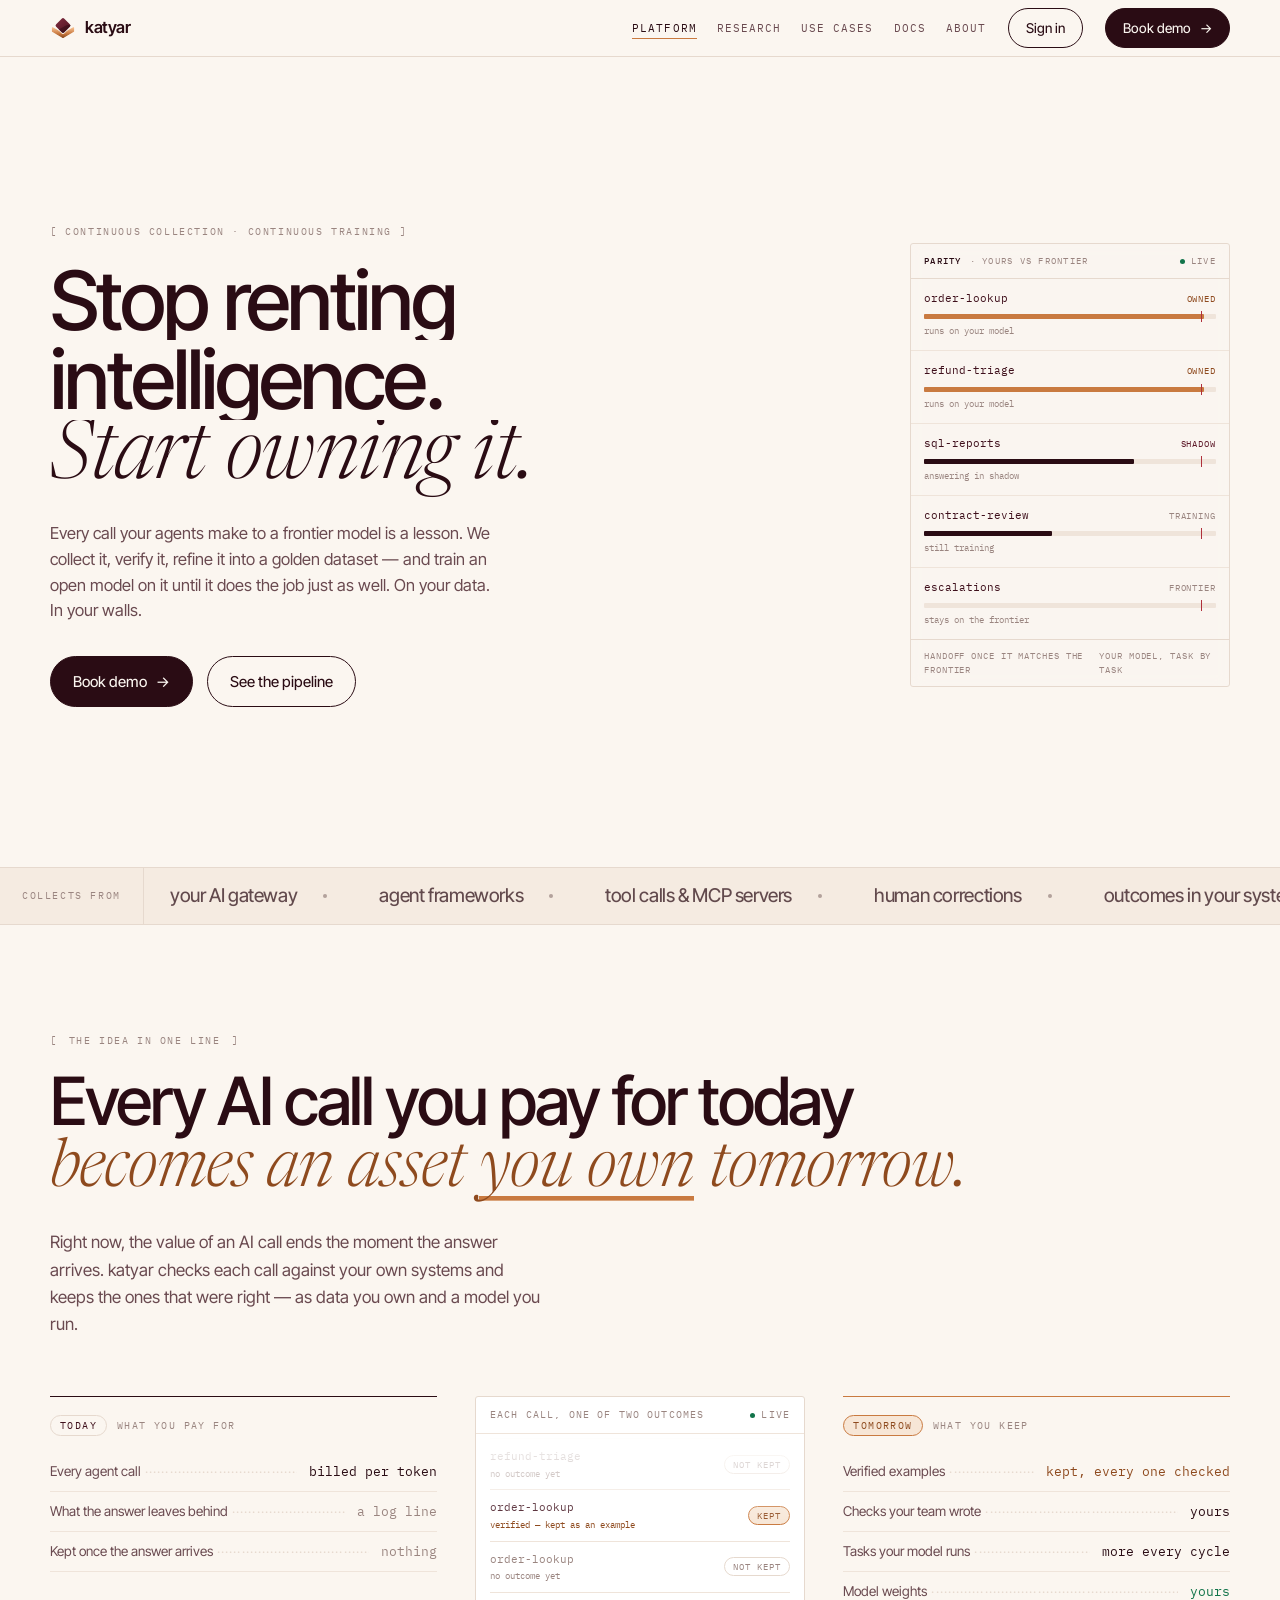
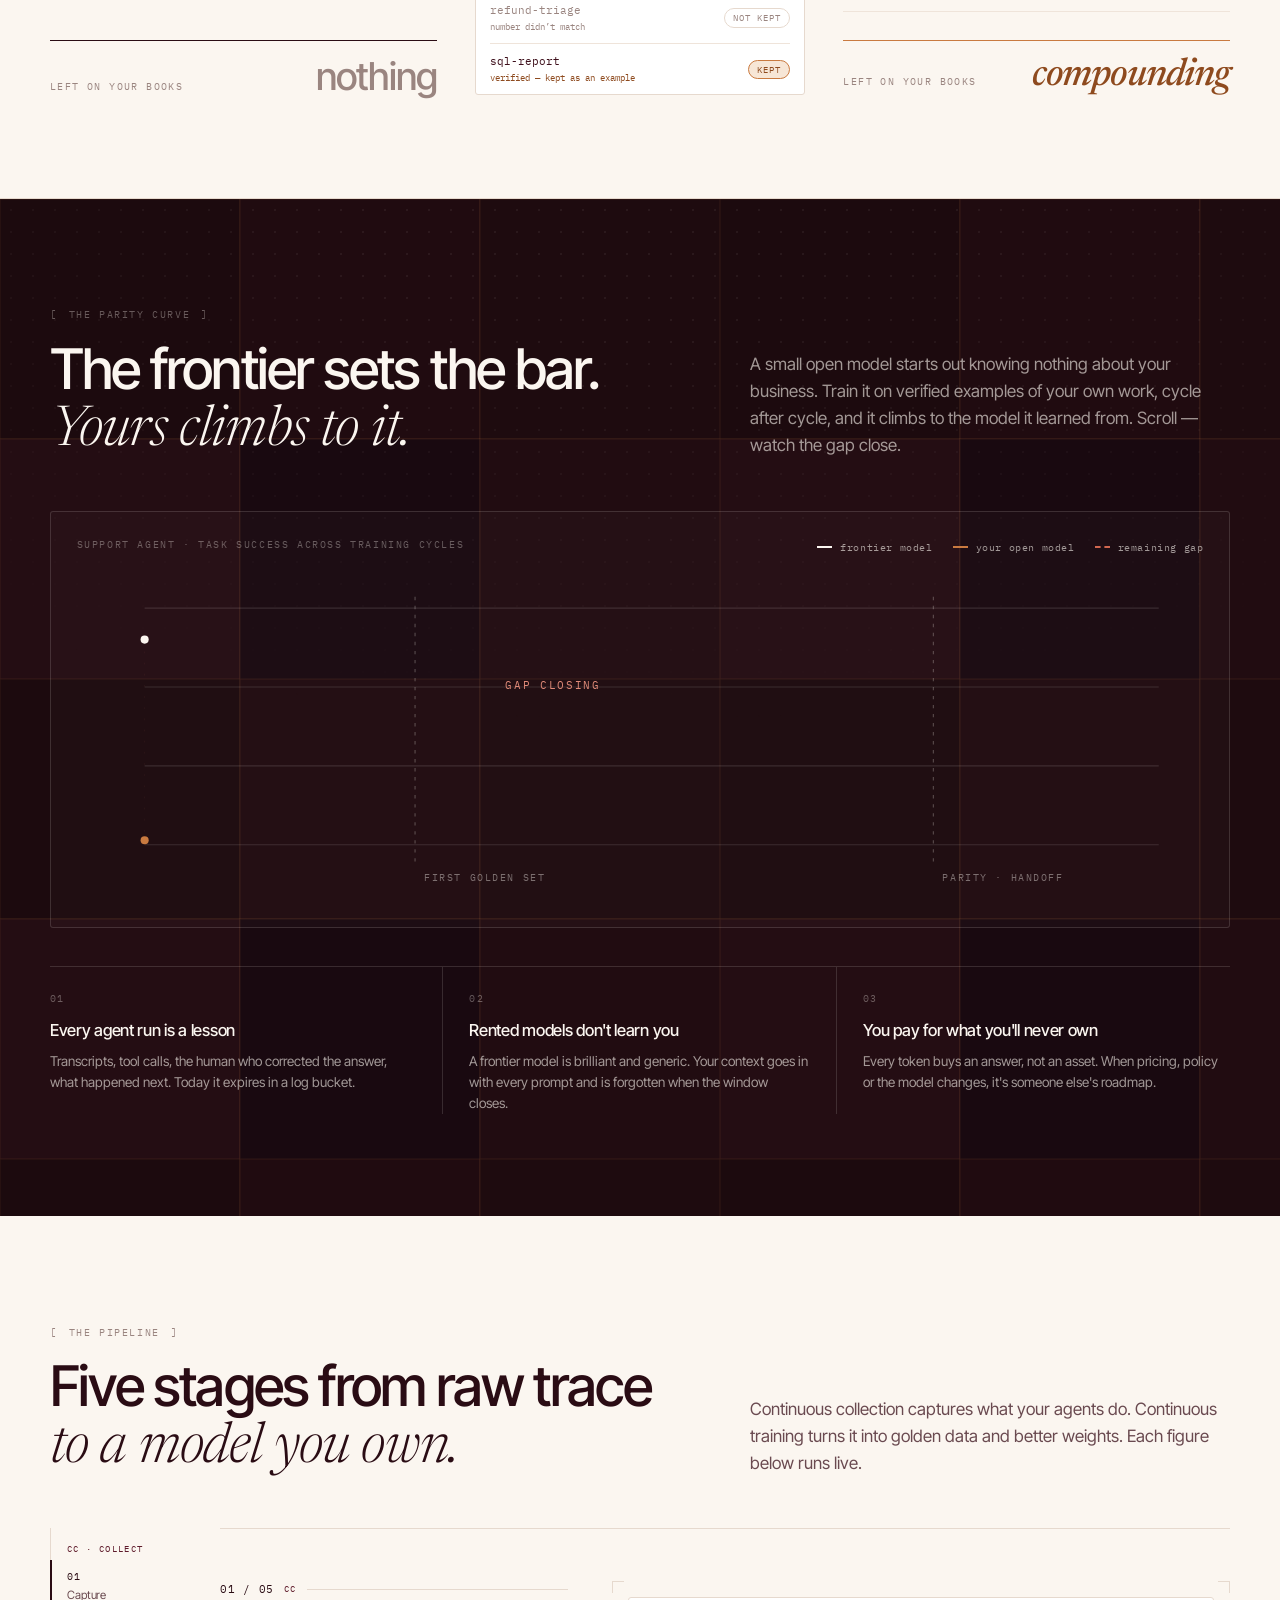
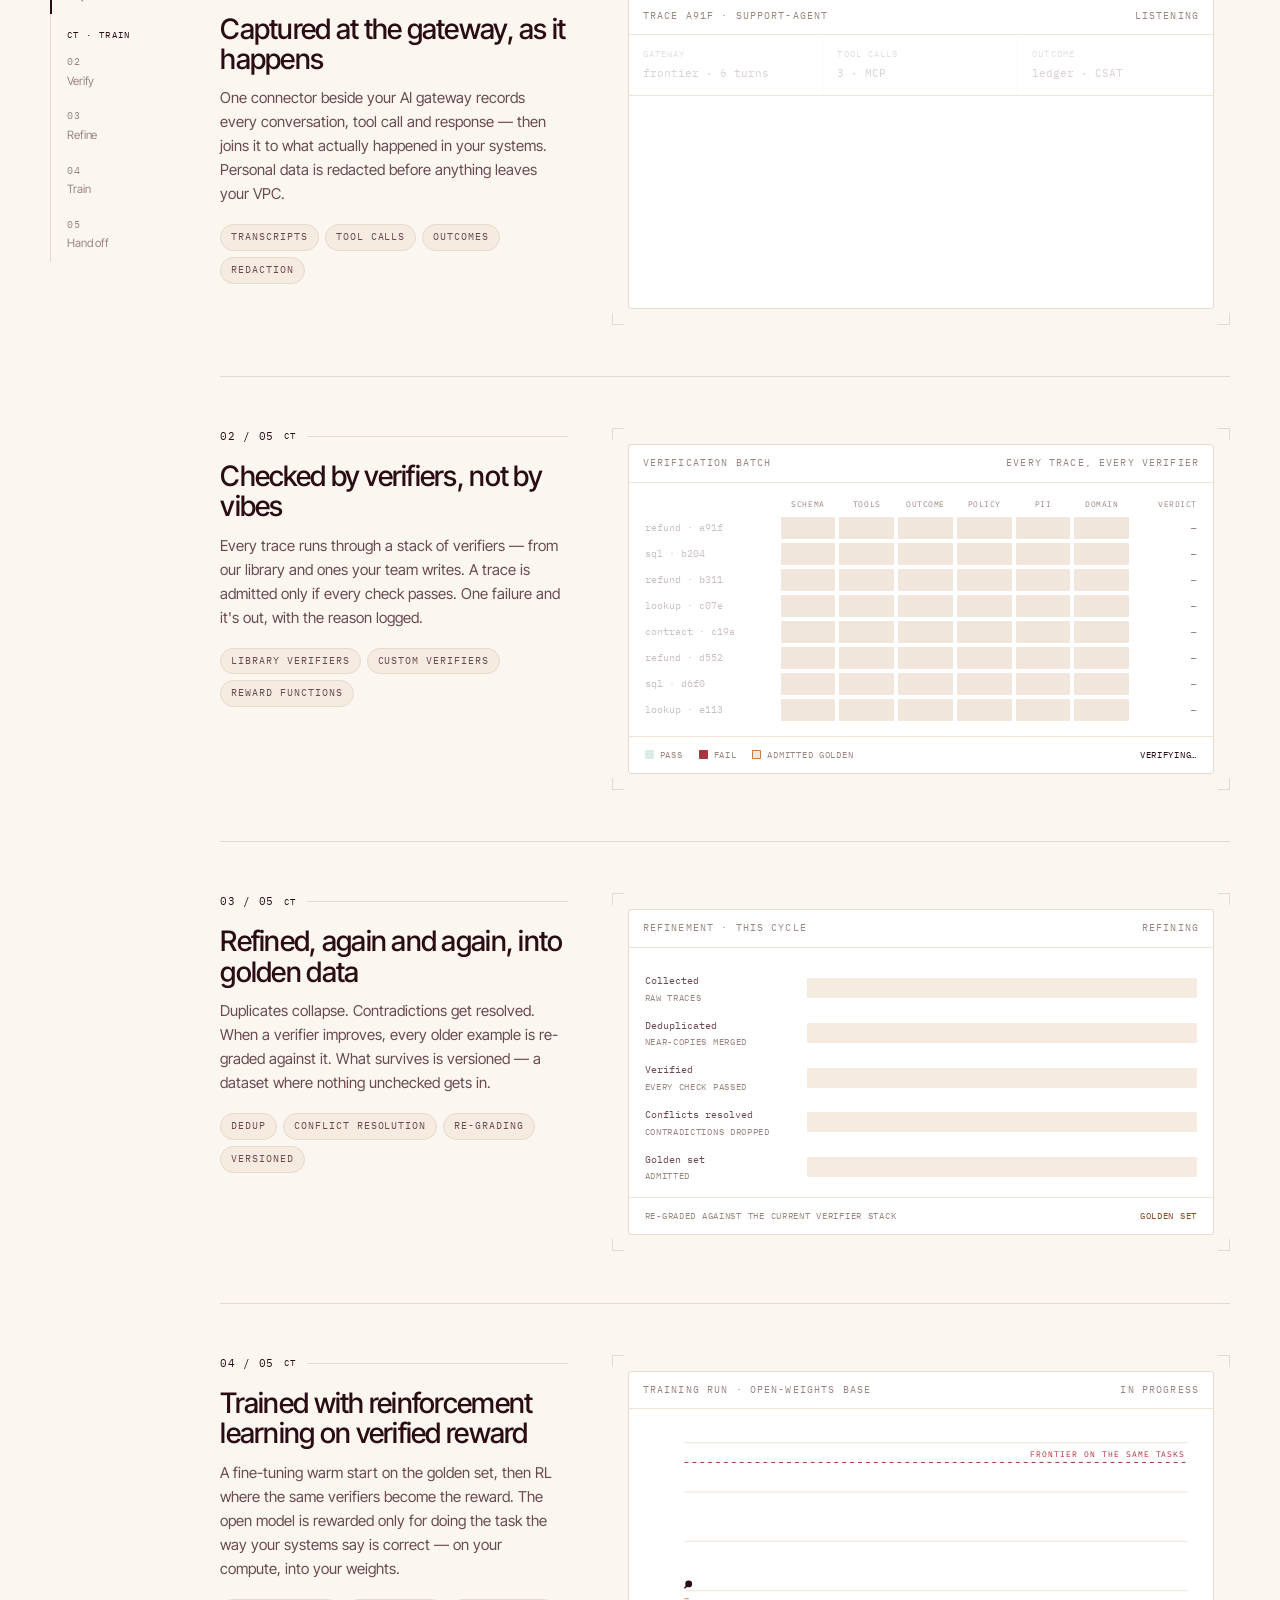
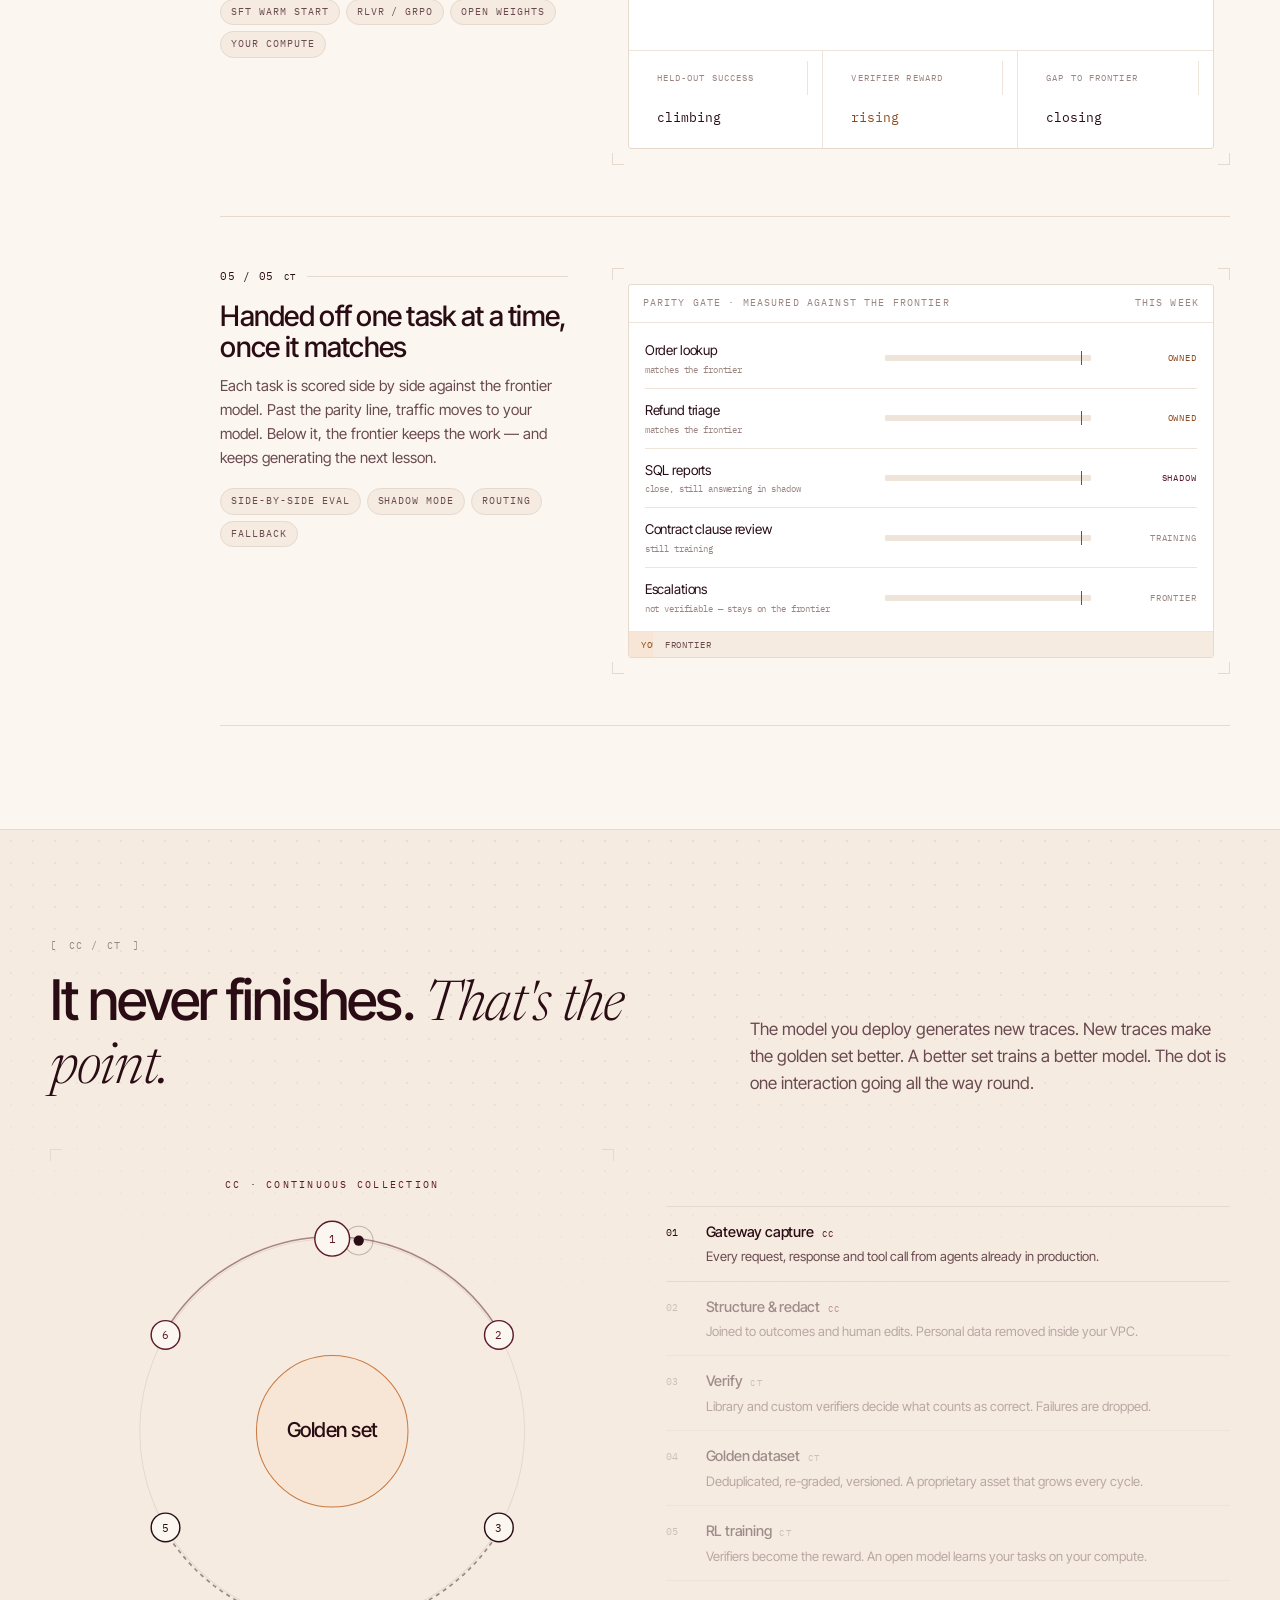
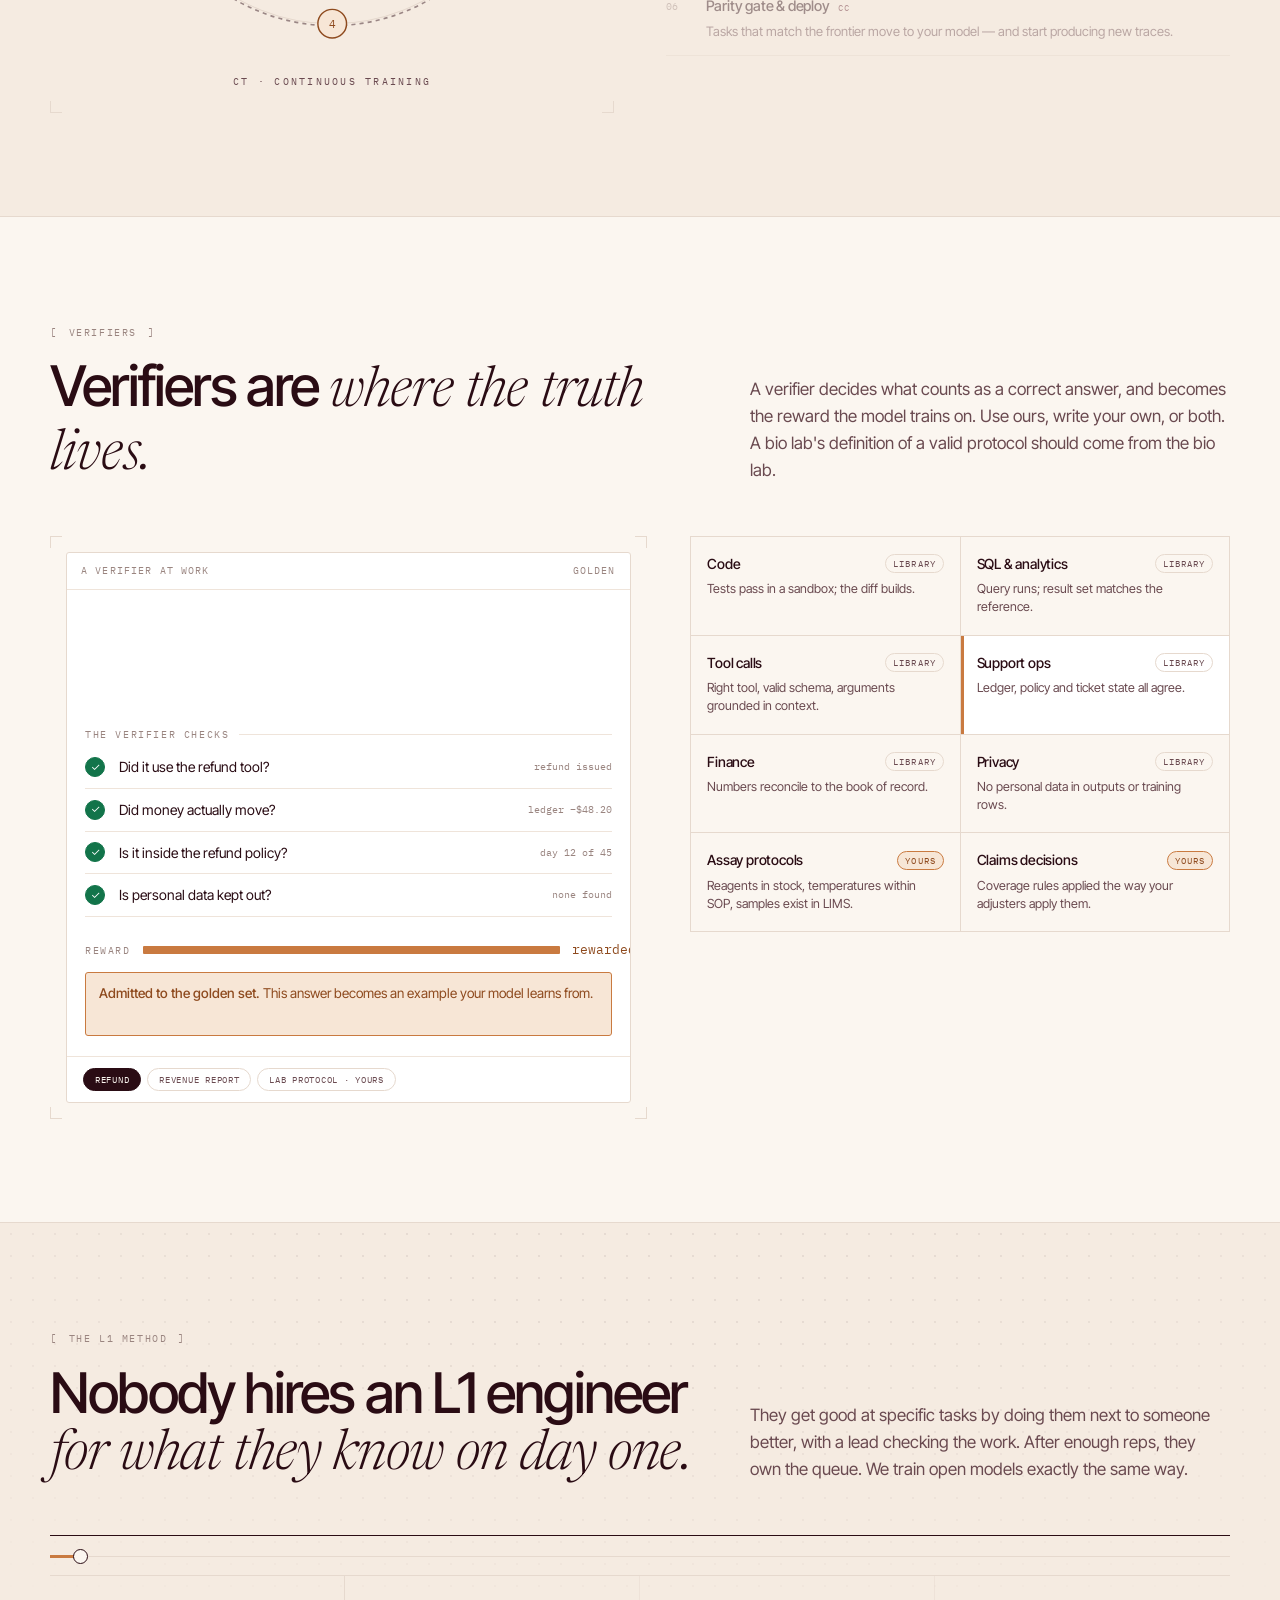
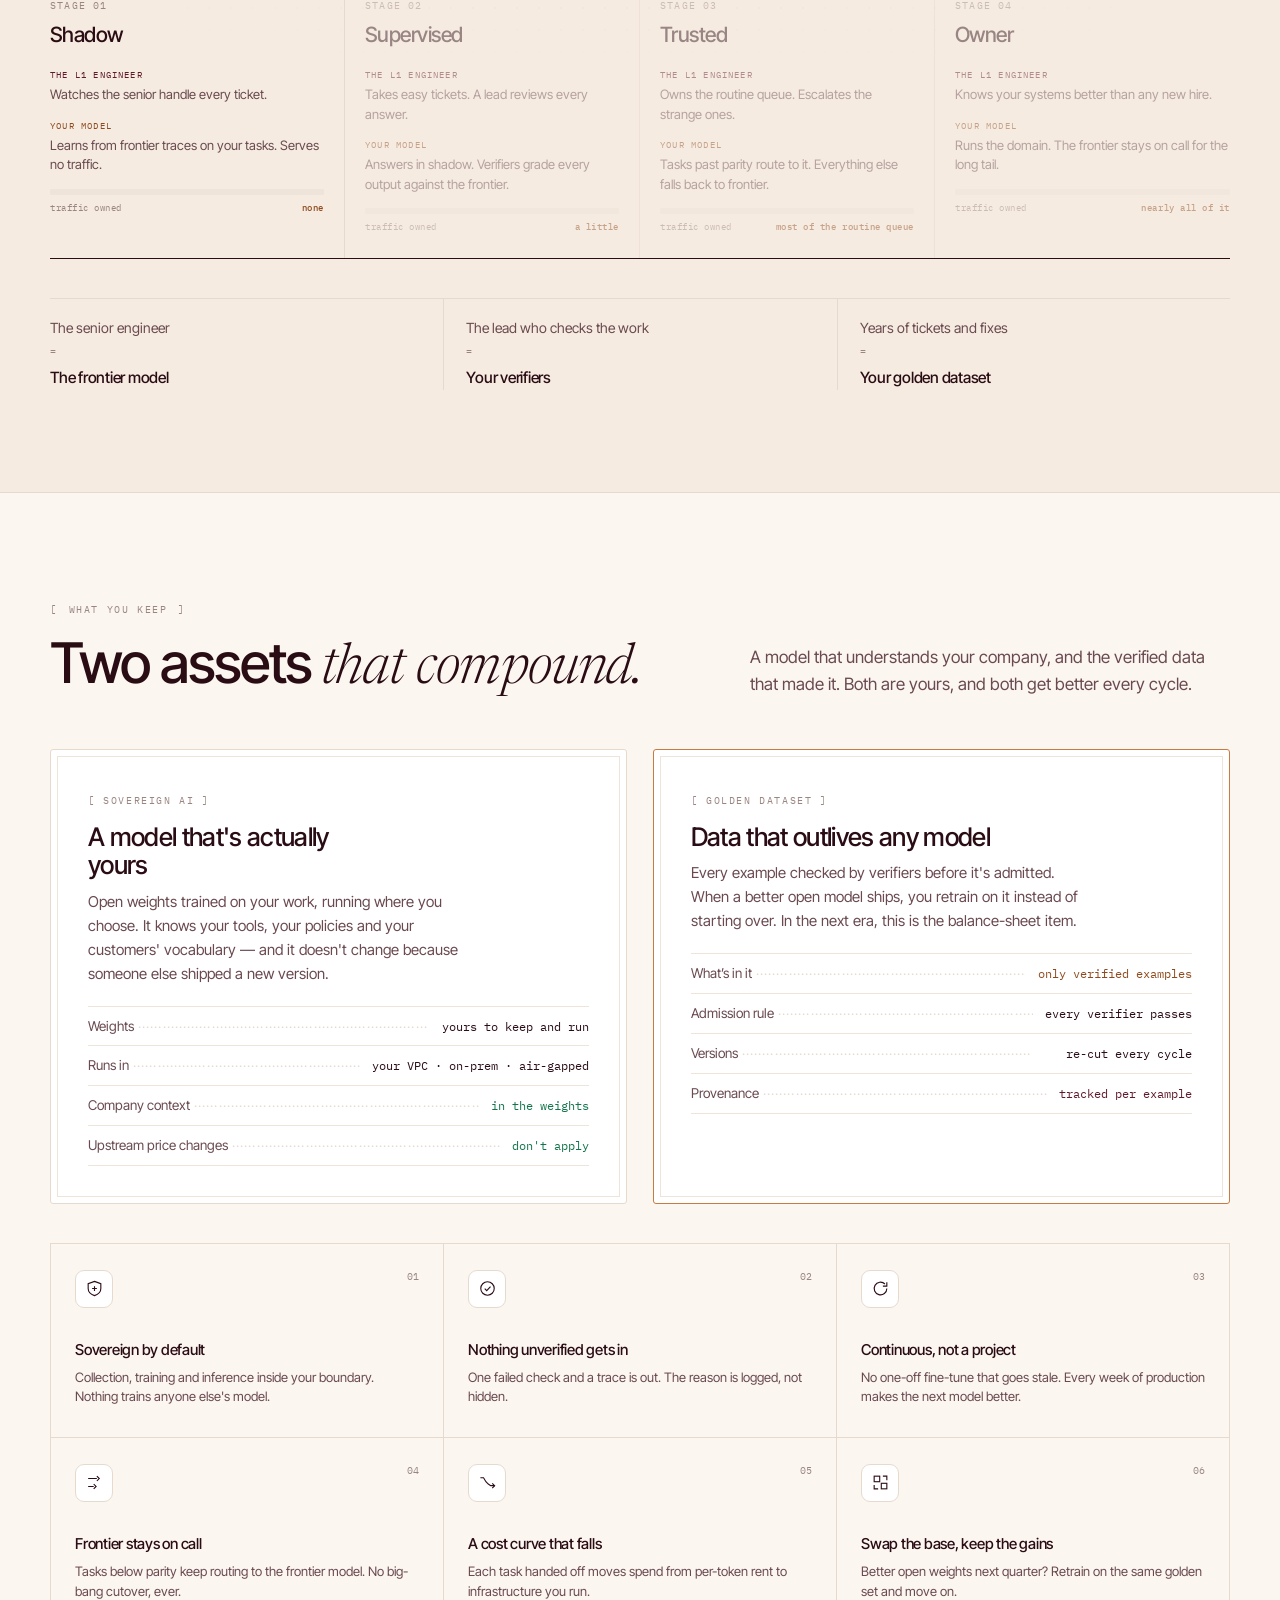
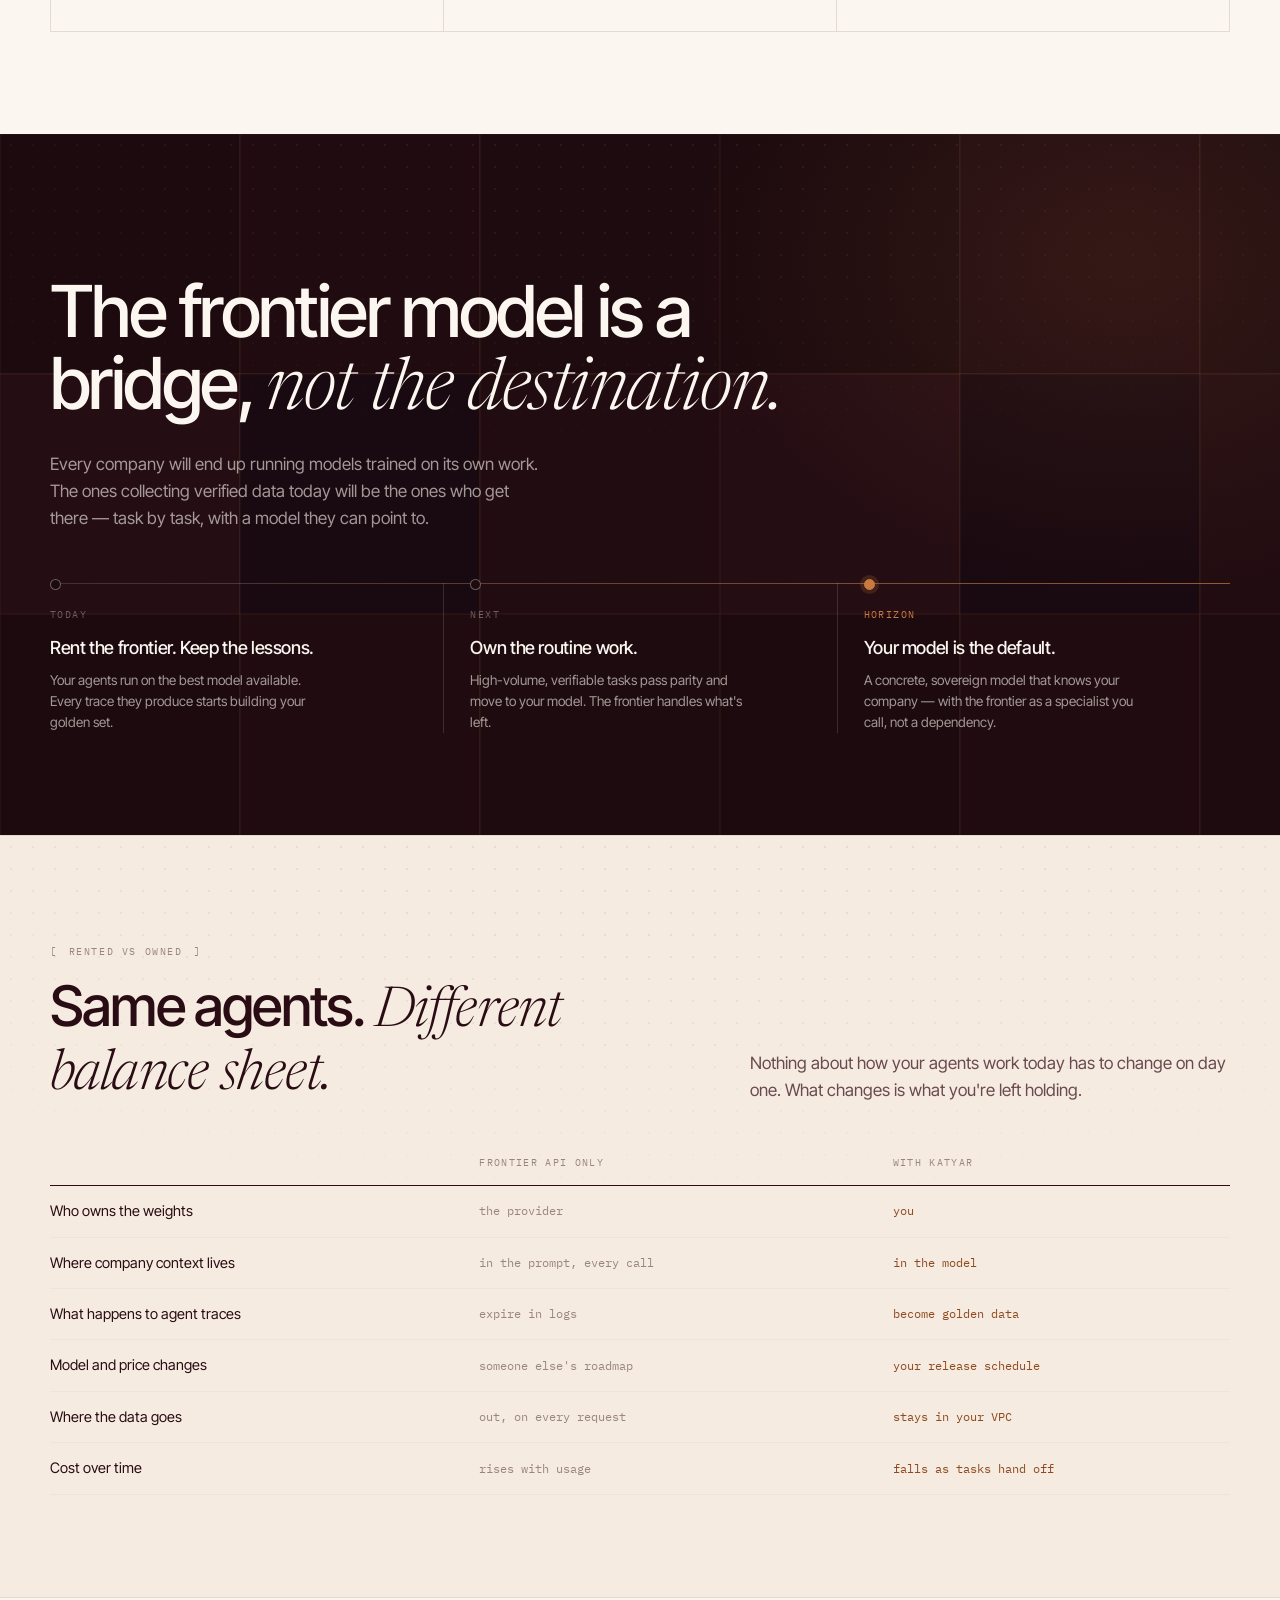
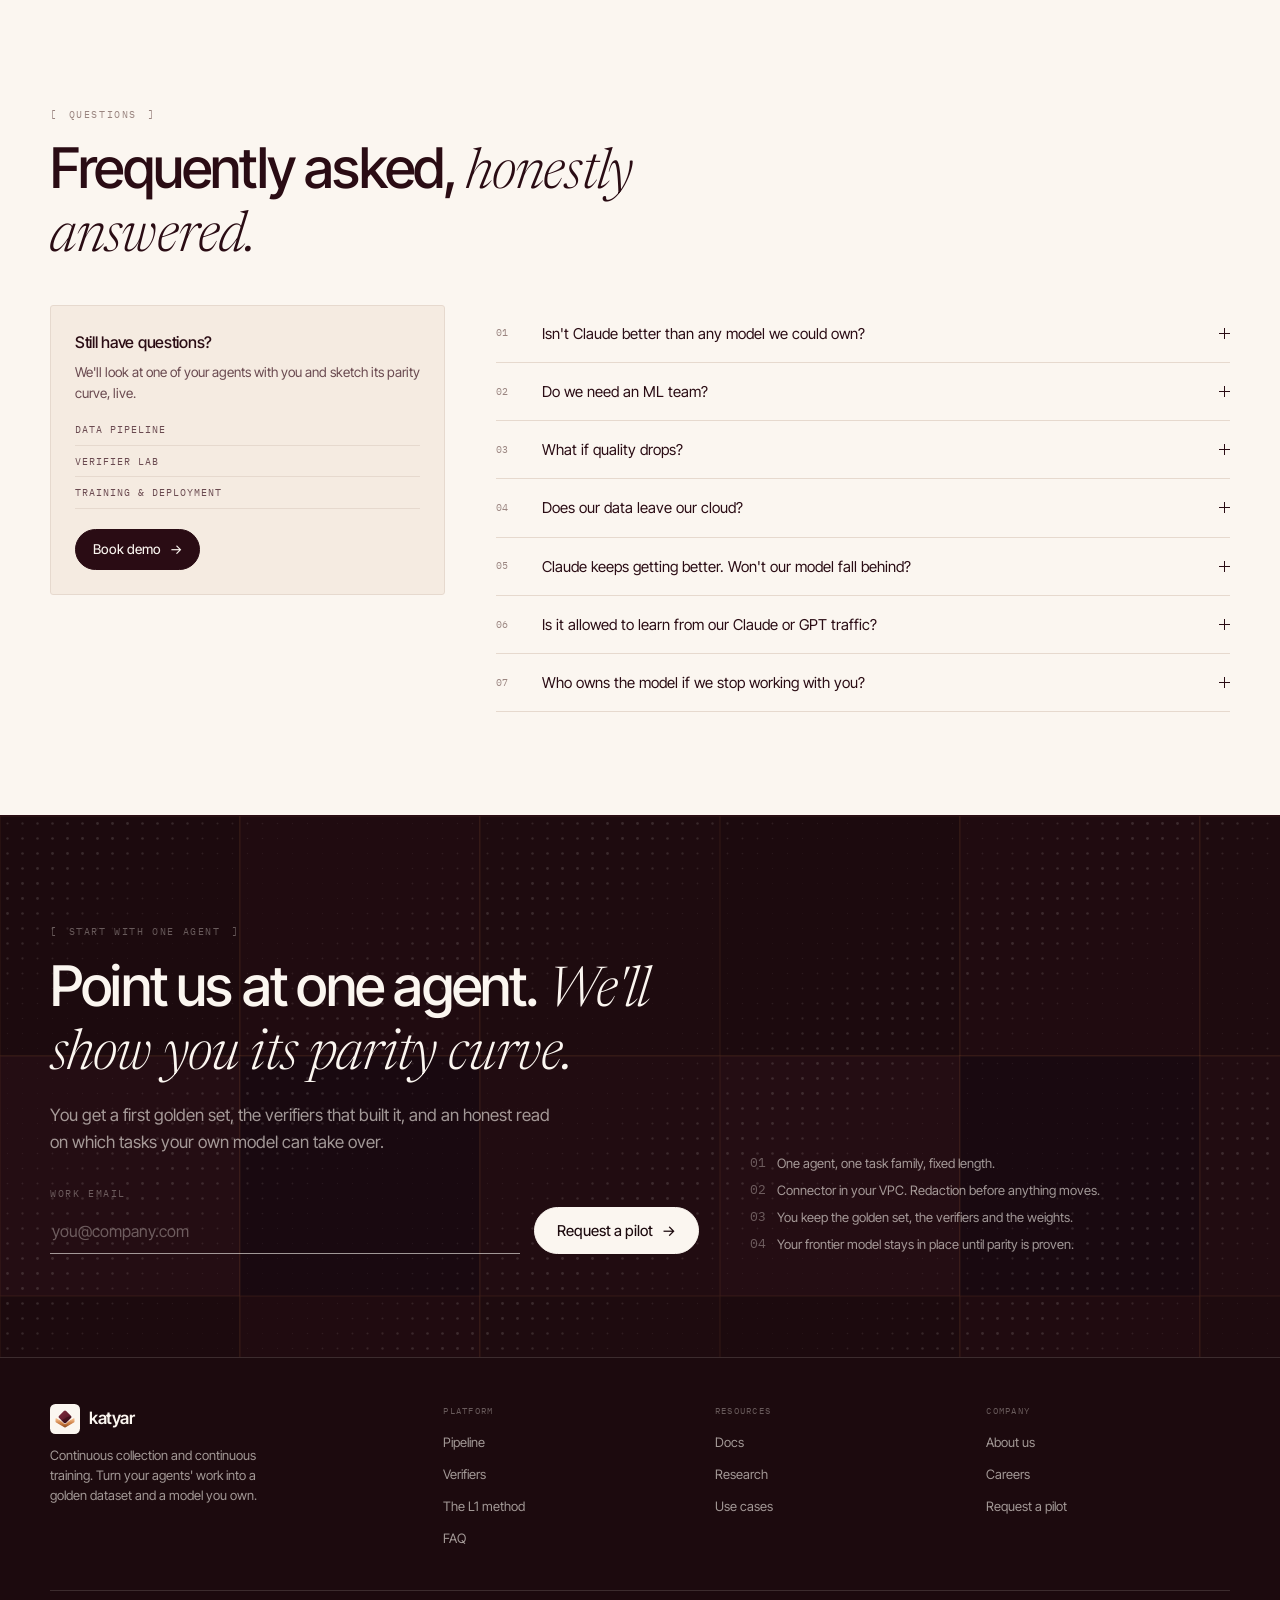
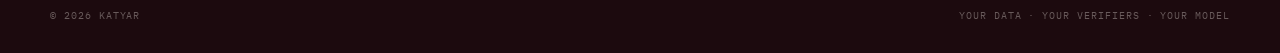
==== commit a1ee814b: "Rebrand the site to the maroon-over-copper identity - Swap the logo for the locked Maroon-over-coppe" ====
--- a/v2/index.html
+++ b/v2/index.html
@@ -5,9 +5,20 @@
 <meta name="viewport" content="width=device-width, initial-scale=1">
 <title>katyar — own the model your agents are already teaching</title>
 <meta name="description" content="katyar turns the traces your AI agents already generate into a verified golden dataset, and uses it to continuously train an open model on your data — until it matches the frontier model it learned from.">
+<meta property="og:type" content="website">
+<meta property="og:site_name" content="katyar">
+<meta property="og:title" content="katyar — own the model your agents are already teaching">
+<meta property="og:description" content="katyar turns the traces your AI agents already generate into a verified golden dataset, and uses it to continuously train an open model on your data — until it matches the frontier model it learned from.">
+<meta property="og:url" content="https://katyar.com/">
+<meta property="og:image" content="https://katyar.com/assets/og.png">
+<meta property="og:image:width" content="1200">
+<meta property="og:image:height" content="630">
+<meta name="twitter:card" content="summary_large_image">
+<meta name="twitter:image" content="https://katyar.com/assets/og.png">
+<meta name="theme-color" content="#5E1A2A">
 <link rel="icon" type="image/svg+xml" href="assets/logo.svg">
 <link rel="alternate icon" type="image/png" href="assets/logo.png">
-<link rel="apple-touch-icon" href="assets/logo.png">
+<link rel="apple-touch-icon" href="assets/apple-touch-icon.png">
 <link rel="preconnect" href="https://fonts.googleapis.com">
 <link rel="preconnect" href="https://fonts.gstatic.com" crossorigin>
 <link href="https://fonts.googleapis.com/css2?family=Inter+Tight:wght@300;400;500;600&family=Newsreader:ital,opsz,wght@1,6..72,300;1,6..72,400&family=IBM+Plex+Mono:wght@400;500&display=swap" rel="stylesheet">
@@ -127,31 +138,31 @@
       <div class="dv-hd">
         <span class="lab">Support agent · task success across training cycles</span>
         <span class="dv-key">
-          <span><b style="border-color:#f1f0ed"></b> frontier model</span>
-          <span><b style="border-color:#d5a24f"></b> your open model</span>
-          <span><b style="border-color:#e8705c;border-top-style:dashed"></b> remaining gap</span>
+          <span><b style="border-color:#FBF6F0"></b> frontier model</span>
+          <span><b style="border-color:#C97A40"></b> your open model</span>
+          <span><b style="border-color:#D0664F;border-top-style:dashed"></b> remaining gap</span>
         </span>
       </div>
       <div class="chartwrap"><svg id="dvsvg" viewBox="0 0 1000 300" width="100%" role="img" aria-label="The frontier model holds flat. Your open model starts well below it and climbs across training cycles until it matches and slightly passes the frontier model.">
         <defs>
           <pattern id="htch" width="7" height="7" patternTransform="rotate(45)" patternUnits="userSpaceOnUse">
-            <line x1="0" y1="0" x2="0" y2="7" stroke="#e8705c" stroke-width="1" stroke-opacity=".5"/>
+            <line x1="0" y1="0" x2="0" y2="7" stroke="#D0664F" stroke-width="1" stroke-opacity=".5"/>
           </pattern>
           <clipPath id="cw"><rect id="cwr" x="0" y="0" width="0" height="300"/></clipPath>
         </defs>
-        <g stroke="rgba(241,240,237,.12)"><path d="M60 40h900M60 110h900M60 180h900M60 250h900"/></g>
+        <g stroke="rgba(251,246,240,.12)"><path d="M60 40h900M60 110h900M60 180h900M60 250h900"/></g>
         <g clip-path="url(#cw)">
           <path d="M60 68L960 68 960 64 760 72C660 88 600 106 520 128 440 150 380 178 300 196 220 214 160 240 60 246Z" fill="url(#htch)"/>
         </g>
-        <path id="lA" d="M60 68L960 68" fill="none" stroke="#f1f0ed" stroke-width="2"/>
-        <path id="lB" d="M60 246C160 240 220 214 300 196 380 178 440 150 520 128 600 106 660 88 760 72L960 64" fill="none" stroke="#d5a24f" stroke-width="2.4"/>
-        <g stroke="rgba(241,240,237,.26)" stroke-dasharray="3 5"><path d="M300 30v238M760 30v238"/></g>
-        <g font-family="IBM Plex Mono, monospace" font-size="9" fill="rgba(241,240,237,.42)" letter-spacing="1.4">
+        <path id="lA" d="M60 68L960 68" fill="none" stroke="#FBF6F0" stroke-width="2"/>
+        <path id="lB" d="M60 246C160 240 220 214 300 196 380 178 440 150 520 128 600 106 660 88 760 72L960 64" fill="none" stroke="#C97A40" stroke-width="2.4"/>
+        <g stroke="rgba(251,246,240,.26)" stroke-dasharray="3 5"><path d="M300 30v238M760 30v238"/></g>
+        <g font-family="IBM Plex Mono, monospace" font-size="9" fill="rgba(251,246,240,.42)" letter-spacing="1.4">
           <text x="308" y="282">FIRST GOLDEN SET</text><text x="768" y="282">PARITY · HANDOFF</text>
         </g>
-        <circle id="dA" cx="60" cy="68" r="3.6" fill="#f1f0ed"/>
-        <circle id="dB" cx="60" cy="246" r="3.6" fill="#d5a24f"/>
-        <text id="gapLab" x="380" y="112" font-family="IBM Plex Mono, monospace" font-size="10" letter-spacing="1.5" fill="#f08c7c" opacity="0">GAP CLOSING</text>
+        <circle id="dA" cx="60" cy="68" r="3.6" fill="#FBF6F0"/>
+        <circle id="dB" cx="60" cy="246" r="3.6" fill="#C97A40"/>
+        <text id="gapLab" x="380" y="112" font-family="IBM Plex Mono, monospace" font-size="10" letter-spacing="1.5" fill="#E08A78" opacity="0">GAP CLOSING</text>
       </svg></div>
     </div>
 
@@ -259,12 +270,12 @@
               <div class="fig-hd">Training run · open-weights base <span class="sp">in progress</span></div>
               <div class="rc">
                 <svg id="rcsvg" viewBox="0 0 560 220" aria-hidden="true">
-                  <g stroke="#e8e6e1"><path d="M40 20h510M40 70h510M40 120h510M40 170h510"/></g>
-                  <path d="M40 40h510" stroke="#d33a26" stroke-dasharray="4 4" stroke-width="1"/>
-                  <text x="548" y="34" text-anchor="end" font-family="IBM Plex Mono, monospace" font-size="8.5" letter-spacing="1" fill="#d33a26">FRONTIER ON THE SAME TASKS</text>
-                  <polyline id="rcEval" fill="none" stroke="#0c0c0d" stroke-width="1.6" points=""/>
-                  <polyline id="rcRew" fill="none" stroke="#d5a24f" stroke-width="1.2" opacity=".75" points=""/>
-                  <circle id="rcDot" r="3.5" fill="#0c0c0d" cx="40" cy="195"/>
+                  <g stroke="#EFE4DA"><path d="M40 20h510M40 70h510M40 120h510M40 170h510"/></g>
+                  <path d="M40 40h510" stroke="#B0303B" stroke-dasharray="4 4" stroke-width="1"/>
+                  <text x="548" y="34" text-anchor="end" font-family="IBM Plex Mono, monospace" font-size="8.5" letter-spacing="1" fill="#B0303B">FRONTIER ON THE SAME TASKS</text>
+                  <polyline id="rcEval" fill="none" stroke="#2A0C14" stroke-width="1.6" points=""/>
+                  <polyline id="rcRew" fill="none" stroke="#C97A40" stroke-width="1.2" opacity=".75" points=""/>
+                  <circle id="rcDot" r="3.5" fill="#2A0C14" cx="40" cy="195"/>
                 </svg>
               </div>
               <div class="rc-stats">
@@ -311,16 +322,16 @@
     <div class="loop">
       <div class="crop"><span class="cm tl"></span><span class="cm tr"></span><span class="cm bl"></span><span class="cm br"></span>
         <svg id="ring" viewBox="0 0 520 520" role="img" aria-label="A closed loop: gateway capture, structure and redact, verify, golden dataset, RL training, parity gate and deploy, then back to capture.">
-          <circle cx="260" cy="260" r="188" fill="none" stroke="#dcdad4"/>
-          <path d="M95.5 165A190 190 0 0 1 424.5 165" fill="none" stroke="#1c46d6" stroke-width="1.6" opacity=".5"/>
-          <path d="M424.5 355A190 190 0 0 1 95.5 355" fill="none" stroke="#0c0c0d" stroke-width="1.6" stroke-dasharray="4 4" opacity=".45"/>
-          <circle id="comet" cx="260" cy="72" r="5" fill="#0c0c0d"/>
-          <circle id="cometHalo" cx="260" cy="72" r="14" fill="none" stroke="#0c0c0d" opacity=".25"/>
+          <circle cx="260" cy="260" r="188" fill="none" stroke="#E6D9CE"/>
+          <path d="M95.5 165A190 190 0 0 1 424.5 165" fill="none" stroke="#5E1A2A" stroke-width="1.6" opacity=".5"/>
+          <path d="M424.5 355A190 190 0 0 1 95.5 355" fill="none" stroke="#2A0C14" stroke-width="1.6" stroke-dasharray="4 4" opacity=".45"/>
+          <circle id="comet" cx="260" cy="72" r="5" fill="#2A0C14"/>
+          <circle id="cometHalo" cx="260" cy="72" r="14" fill="none" stroke="#2A0C14" opacity=".25"/>
           <g id="ringNodes" font-family="IBM Plex Mono, monospace" font-size="11" text-anchor="middle"></g>
-          <text x="260" y="22" text-anchor="middle" font-family="IBM Plex Mono, monospace" font-size="9.5" letter-spacing="2.2" fill="#1c46d6">CC · CONTINUOUS COLLECTION</text>
-          <text x="260" y="508" text-anchor="middle" font-family="IBM Plex Mono, monospace" font-size="9.5" letter-spacing="2.2" fill="#5d6067">CT · CONTINUOUS TRAINING</text>
-          <circle cx="260" cy="260" r="74" fill="#f5ead3" stroke="#d5a24f"/>
-          <text x="260" y="266" text-anchor="middle" font-family="Inter Tight, sans-serif" font-weight="500" font-size="20" letter-spacing="-.5" fill="#0c0c0d">Golden set</text>
+          <text x="260" y="22" text-anchor="middle" font-family="IBM Plex Mono, monospace" font-size="9.5" letter-spacing="2.2" fill="#5E1A2A">CC · CONTINUOUS COLLECTION</text>
+          <text x="260" y="508" text-anchor="middle" font-family="IBM Plex Mono, monospace" font-size="9.5" letter-spacing="2.2" fill="#6A4A50">CT · CONTINUOUS TRAINING</text>
+          <circle cx="260" cy="260" r="74" fill="#F7E6D6" stroke="#C97A40"/>
+          <text x="260" y="266" text-anchor="middle" font-family="Inter Tight, sans-serif" font-weight="500" font-size="20" letter-spacing="-.5" fill="#2A0C14">Golden set</text>
         </svg>
       </div>
 
@@ -470,22 +481,22 @@
 
     <div class="fgrid rv">
       <div class="fc"><span class="no">01</span>
-        <div class="ic"><svg width="19" height="19" viewBox="0 0 24 24" fill="none" stroke="#0c0c0d" stroke-width="1.4"><path d="M12 3 20 6v6c0 4-3.4 7.4-8 9-4.6-1.6-8-5-8-9V6l8-3Z"/><path d="M9 12h6M12 9v6"/></svg></div>
+        <div class="ic"><svg width="19" height="19" viewBox="0 0 24 24" fill="none" stroke="#2A0C14" stroke-width="1.4"><path d="M12 3 20 6v6c0 4-3.4 7.4-8 9-4.6-1.6-8-5-8-9V6l8-3Z"/><path d="M9 12h6M12 9v6"/></svg></div>
         <h4>Sovereign by default</h4><p>Collection, training and inference inside your boundary. Nothing trains anyone else's model.</p></div>
       <div class="fc"><span class="no">02</span>
-        <div class="ic"><svg width="19" height="19" viewBox="0 0 24 24" fill="none" stroke="#0c0c0d" stroke-width="1.4"><circle cx="12" cy="12" r="8.5"/><path d="M8.5 12.2 11 14.7l4.8-5"/></svg></div>
+        <div class="ic"><svg width="19" height="19" viewBox="0 0 24 24" fill="none" stroke="#2A0C14" stroke-width="1.4"><circle cx="12" cy="12" r="8.5"/><path d="M8.5 12.2 11 14.7l4.8-5"/></svg></div>
         <h4>Nothing unverified gets in</h4><p>One failed check and a trace is out. The reason is logged, not hidden.</p></div>
       <div class="fc"><span class="no">03</span>
-        <div class="ic"><svg width="19" height="19" viewBox="0 0 24 24" fill="none" stroke="#0c0c0d" stroke-width="1.4"><path d="M20 12a8 8 0 1 1-2.4-5.7"/><path d="M20 4v5h-5"/></svg></div>
+        <div class="ic"><svg width="19" height="19" viewBox="0 0 24 24" fill="none" stroke="#2A0C14" stroke-width="1.4"><path d="M20 12a8 8 0 1 1-2.4-5.7"/><path d="M20 4v5h-5"/></svg></div>
         <h4>Continuous, not a project</h4><p>No one-off fine-tune that goes stale. Every week of production makes the next model better.</p></div>
       <div class="fc"><span class="no">04</span>
-        <div class="ic"><svg width="19" height="19" viewBox="0 0 24 24" fill="none" stroke="#0c0c0d" stroke-width="1.4"><path d="M4 7h11M4 17h7"/><path d="m15 4 3 3-3 3M11 14l3 3-3 3"/></svg></div>
+        <div class="ic"><svg width="19" height="19" viewBox="0 0 24 24" fill="none" stroke="#2A0C14" stroke-width="1.4"><path d="M4 7h11M4 17h7"/><path d="m15 4 3 3-3 3M11 14l3 3-3 3"/></svg></div>
         <h4>Frontier stays on call</h4><p>Tasks below parity keep routing to the frontier model. No big-bang cutover, ever.</p></div>
       <div class="fc"><span class="no">05</span>
-        <div class="ic"><svg width="19" height="19" viewBox="0 0 24 24" fill="none" stroke="#0c0c0d" stroke-width="1.4"><path d="M3 6h4l3 5 3 3 3 2h5"/><path d="M18 13l3 3-3 3"/></svg></div>
+        <div class="ic"><svg width="19" height="19" viewBox="0 0 24 24" fill="none" stroke="#2A0C14" stroke-width="1.4"><path d="M3 6h4l3 5 3 3 3 2h5"/><path d="M18 13l3 3-3 3"/></svg></div>
         <h4>A cost curve that falls</h4><p>Each task handed off moves spend from per-token rent to infrastructure you run.</p></div>
       <div class="fc"><span class="no">06</span>
-        <div class="ic"><svg width="19" height="19" viewBox="0 0 24 24" fill="none" stroke="#0c0c0d" stroke-width="1.4"><rect x="4" y="4" width="7" height="7"/><rect x="13" y="13" width="7" height="7"/><path d="M15 4h5v5M9 20H4v-5"/></svg></div>
+        <div class="ic"><svg width="19" height="19" viewBox="0 0 24 24" fill="none" stroke="#2A0C14" stroke-width="1.4"><rect x="4" y="4" width="7" height="7"/><rect x="13" y="13" width="7" height="7"/><path d="M15 4h5v5M9 20H4v-5"/></svg></div>
         <h4>Swap the base, keep the gains</h4><p>Better open weights next quarter? Retrain on the same golden set and move on.</p></div>
     </div>
   </div>
--- a/v2/styles.css
+++ b/v2/styles.css
@@ -1,9 +1,9 @@
 :root{
-  --paper:#f1f0ed; --paper-2:#f7f6f4; --card:#fff; --ink:#0c0c0d; --ink-2:#26272a;
-  --soft:#5d6067; --faint:#8e9198; --rule:#dcdad4; --rule-2:#e8e6e1;
-  --red:#d33a26; --red-bg:#fae2dd; --blue:#1c46d6; --blue-bg:#dfe5fb; --green:#12744a;
-  --gold:#a8741c; --gold-2:#d5a24f; --gold-bg:#f5ead3;
-  --night:#0b0b0c; --n-rule:rgba(241,240,237,.14); --n-text:#f1f0ed; --n-soft:rgba(241,240,237,.6); --n-faint:rgba(241,240,237,.34);
+  --paper:#FBF6F0; --paper-2:#F5EBE1; --card:#fff; --ink:#2A0C14; --ink-2:#3E0F1B;
+  --soft:#6A4A50; --faint:#9A8580; --rule:#E6D9CE; --rule-2:#EFE4DA;
+  --red:#B0303B; --red-bg:#F6DCDC; --blue:#5E1A2A; --blue-bg:#F3DDE2; --green:#12744a;
+  --gold:#8E4A1E; --gold-2:#C97A40; --gold-bg:#F7E6D6;
+  --night:#1C0A0E; --n-rule:rgba(251,246,240,.14); --n-text:#FBF6F0; --n-soft:rgba(251,246,240,.6); --n-faint:rgba(251,246,240,.34);
   --sans:"Inter Tight",-apple-system,BlinkMacSystemFont,"Helvetica Neue",Arial,sans-serif;
   --serif:"Newsreader",Georgia,serif;
   --mono:"IBM Plex Mono",ui-monospace,SFMono-Regular,Menlo,monospace;
@@ -33,7 +33,7 @@
 /* ---- chrome ---- */
 #prog{position:fixed;top:0;left:0;height:2px;background:var(--ink);width:0;z-index:99;transition:width .1s linear}
 @keyframes mq{to{transform:translateX(-50%)}}
-header{position:sticky;top:0;z-index:80;background:rgba(241,240,237,.86);backdrop-filter:blur(12px) saturate(150%);border-bottom:1px solid var(--rule)}
+header{position:sticky;top:0;z-index:80;background:rgba(251,246,240,.86);backdrop-filter:blur(12px) saturate(150%);border-bottom:1px solid var(--rule)}
 .bar{max-width:var(--maxw);margin:0 auto;padding:0 30px;height:56px;display:flex;align-items:center;gap:22px}
 .logo{display:flex;align-items:center;gap:9px;margin-right:auto;font-weight:600;letter-spacing:-.025em;font-size:16.5px}
 /* brand mark from assets/logo.svg, set here so every page's shared header markup picks it up */
@@ -56,7 +56,7 @@
 .mnav[open] summary span{background:transparent}
 .mnav[open] summary span::before{transform:translateY(5px) rotate(45deg)}
 .mnav[open] summary span::after{transform:translateY(-5px) rotate(-45deg)}
-.mnav-panel{position:absolute;right:0;top:48px;min-width:230px;background:var(--card);border:1px solid var(--rule);border-radius:3px;padding:4px 0;box-shadow:0 18px 40px -20px rgba(12,12,13,.25)}
+.mnav-panel{position:absolute;right:0;top:48px;min-width:230px;background:var(--card);border:1px solid var(--rule);border-radius:3px;padding:4px 0;box-shadow:0 18px 40px -20px rgba(42,12,20,.25)}
 .mnav-panel a{display:flex;justify-content:space-between;align-items:center;padding:13px 16px;border-top:1px solid var(--rule-2);font-family:var(--mono);font-size:11px;letter-spacing:.1em;text-transform:uppercase;color:var(--soft)}
 .mnav-panel a:first-child{border-top:0}
 .mnav-panel a[aria-current="page"]{color:var(--ink)}
@@ -88,7 +88,7 @@
 .hero .sub{margin-top:22px;max-width:44ch;font-size:16.5px;color:var(--soft)}
 .hero-acts{display:flex;gap:14px;align-items:center;margin-top:32px;flex-wrap:wrap}
 /* parity tracker */
-.pt{border:1px solid var(--rule);background:rgba(247,246,244,.8);backdrop-filter:blur(7px);border-radius:3px;overflow:hidden;align-self:center}
+.pt{border:1px solid var(--rule);background:rgba(251,246,240,.8);backdrop-filter:blur(7px);border-radius:3px;overflow:hidden;align-self:center}
 .pt-hd{display:flex;align-items:center;gap:8px;padding:10px 13px;border-bottom:1px solid var(--rule);font-family:var(--mono);font-size:9px;letter-spacing:.14em;text-transform:uppercase;color:var(--faint)}
 .pt-hd b{color:var(--ink);font-weight:500}
 .pt-hd .lv{margin-left:auto;display:inline-flex;align-items:center;gap:6px}
@@ -157,15 +157,15 @@
 
 /* ---- sections ---- */
 .sec{padding:clamp(72px,8vw,120px) 0;position:relative}
-.night{background:var(--night);color:var(--n-text)}
+.night{background:var(--night) url(assets/tiles-night.svg) 0 0/720px 480px;color:var(--n-text)}
 /* light band: breaks up long runs of paper with the same dot motif as the hero field */
 .band{background:var(--paper-2);border-top:1px solid var(--rule);border-bottom:1px solid var(--rule)}
 .band::before,.night::before{content:"";position:absolute;inset:0;pointer-events:none;background-size:22px 22px;-webkit-mask-image:radial-gradient(120% 70% at 50% 0%,#000 20%,transparent 75%);mask-image:radial-gradient(120% 70% at 50% 0%,#000 20%,transparent 75%)}
-.band::before{background-image:radial-gradient(rgba(12,12,13,.07) 1px,transparent 1.2px)}
-.night::before{background-image:radial-gradient(rgba(241,240,237,.06) 1px,transparent 1.2px)}
+.band::before{background-image:radial-gradient(rgba(42,12,20,.07) 1px,transparent 1.2px)}
+.night::before{background-image:radial-gradient(rgba(251,246,240,.06) 1px,transparent 1.2px)}
 .band>.w,.night>.w{position:relative;z-index:1}
 /* horizon: faint gold glow toward "your model is the default" */
-.horizon-sec::after{content:"";position:absolute;inset:0;pointer-events:none;background:radial-gradient(50% 70% at 88% 18%,rgba(213,162,79,.12),transparent 70%)}
+.horizon-sec::after{content:"";position:absolute;inset:0;pointer-events:none;background:radial-gradient(50% 70% at 88% 18%,rgba(201,122,64,.12),transparent 70%)}
 .head{display:grid;grid-template-columns:minmax(0,1.15fr) minmax(0,.85fr);gap:clamp(26px,4vw,60px);align-items:end}
 .head .d2{max-width:20ch}
 .eb{display:inline-flex;align-items:center;gap:11px;margin-bottom:18px}
@@ -180,7 +180,7 @@
 .cm.br{bottom:0;right:0;border-left:0;border-top:0}
 
 /* ---- parity chart (night) ---- */
-.dv{margin-top:clamp(34px,4vw,56px);border:1px solid var(--n-rule);border-radius:3px;padding:clamp(16px,2vw,26px);background:rgba(241,240,237,.02)}
+.dv{margin-top:clamp(34px,4vw,56px);border:1px solid var(--n-rule);border-radius:3px;padding:clamp(16px,2vw,26px);background:rgba(251,246,240,.02)}
 .dv-hd{display:flex;flex-wrap:wrap;gap:14px 26px;align-items:baseline;margin-bottom:8px}
 .dv-key{display:flex;gap:20px;margin-left:auto;flex-wrap:wrap}
 .dv-key span{font-family:var(--mono);font-size:10px;letter-spacing:.06em;color:var(--n-soft);display:inline-flex;align-items:center;gap:8px}
@@ -248,7 +248,7 @@
 .mxg .rh.on{opacity:1}
 .mxg .vd{font-family:var(--mono);font-size:8.5px;letter-spacing:.08em;text-transform:uppercase;text-align:right;color:var(--faint)}
 .mxg .vd.g{color:var(--gold)}.mxg .vd.r{color:var(--red)}
-.cell{height:22px;border-radius:1px;background:#eceae3;transition:background .25s,transform .25s var(--ease)}
+.cell{height:22px;border-radius:1px;background:#F1E6DC;transition:background .25s,transform .25s var(--ease)}
 .cell.scan{background:var(--ink);transform:scaleY(1.16)}
 .cell.ok{background:#dbece3}
 .cell.fail{background:var(--red);animation:shk .4s var(--ease)}
@@ -262,7 +262,7 @@
 .fn-row .k em{display:block;font-style:normal;font-size:8.5px;letter-spacing:.08em;text-transform:uppercase;color:var(--faint);margin-top:2px}
 .fn-track{height:20px;background:var(--paper-2);border-radius:1px;position:relative;overflow:hidden}
 .fn-track i{position:absolute;left:0;top:0;bottom:0;width:0;background:var(--ink-2);transition:width 1.1s var(--ease)}
-.fn-row.gd .fn-track i{background:repeating-linear-gradient(90deg,var(--gold-2) 0 6px,#e2b566 6px 8px)}
+.fn-row.gd .fn-track i{background:repeating-linear-gradient(90deg,var(--gold-2) 0 6px,#E0965A 6px 8px)}
 
 /* 04 train chart */
 .rc{padding:14px 16px 10px}
@@ -328,7 +328,7 @@
 .vb-c.ok .e,.vb-c.no .e,.vb-c.skip .e{opacity:1}
 .vb-c.no .e{color:var(--red)}
 .vb-c.skip{opacity:.38}
-@keyframes ping{0%{box-shadow:0 0 0 0 rgba(12,12,13,.3)}100%{box-shadow:0 0 0 9px rgba(12,12,13,0)}}
+@keyframes ping{0%{box-shadow:0 0 0 0 rgba(42,12,20,.3)}100%{box-shadow:0 0 0 9px rgba(42,12,20,0)}}
 .vb-rw{display:grid;grid-template-columns:auto minmax(0,1fr) 40px;gap:12px;align-items:center;margin-top:18px}
 .vb-meter{height:8px;background:var(--rule-2);border-radius:1px;overflow:hidden}
 .vb-meter i{display:block;height:100%;width:0;background:var(--gold-2);transition:width .9s var(--ease)}
@@ -338,7 +338,7 @@
 .vb-verdict{margin-top:12px;min-height:64px;font-size:13.5px;line-height:1.45;padding:11px 13px;border-radius:3px;border:1px dashed var(--rule);color:var(--faint);transition:background .4s,border-color .4s,color .4s}
 .vb-verdict b{font-weight:500}
 .vb-verdict.g{border:1px solid var(--gold-2);background:var(--gold-bg);color:var(--gold)}
-.vb-verdict.r{border:1px solid rgba(211,58,38,.4);background:var(--red-bg);color:var(--red)}
+.vb-verdict.r{border:1px solid rgba(176,48,59,.4);background:var(--red-bg);color:var(--red)}
 .vb-tabs{gap:6px}
 .vb-tabs button{border:1px solid var(--rule);background:transparent;cursor:pointer;color:var(--soft);font-family:var(--mono);letter-spacing:.08em;text-transform:uppercase;font-size:9px;padding:5px 11px;border-radius:100px;transition:background .25s,color .25s,border-color .25s}
 .vb-tabs button[aria-selected="true"]{background:var(--ink);border-color:var(--ink);color:var(--paper)}
@@ -407,11 +407,11 @@
 .horizon{text-align:left}
 .horizon .big{font-size:clamp(34px,5.6vw,76px);font-weight:500;letter-spacing:-.036em;line-height:1;max-width:18ch}
 /* today → next → horizon as one track that warms into gold */
-.hz{display:grid;grid-template-columns:repeat(3,1fr);margin-top:clamp(36px,4vw,60px);background:linear-gradient(90deg,var(--n-rule),rgba(213,162,79,.7)) no-repeat 0 0/100% 1px}
+.hz{display:grid;grid-template-columns:repeat(3,1fr);margin-top:clamp(36px,4vw,60px);background:linear-gradient(90deg,var(--n-rule),rgba(201,122,64,.7)) no-repeat 0 0/100% 1px}
 .hz>div{padding:24px 26px 0 0;position:relative}
 .hz>div::before{content:"";position:absolute;top:-4px;left:0;width:9px;height:9px;border-radius:50%;background:var(--night);border:1px solid var(--n-faint)}
 .hz>div:not(:first-child)::before{left:26px}
-.hz>div:last-child::before{background:var(--gold-2);border-color:var(--gold-2);box-shadow:0 0 0 4px rgba(213,162,79,.18)}
+.hz>div:last-child::before{background:var(--gold-2);border-color:var(--gold-2);box-shadow:0 0 0 4px rgba(201,122,64,.18)}
 .hz>div:not(:first-child){padding-left:26px;border-left:1px solid var(--n-rule)}
 .hz .n{font-family:var(--mono);font-size:10px;letter-spacing:.14em;text-transform:uppercase;color:var(--n-faint);margin-bottom:11px}
 .hz .n.g{color:var(--gold-2)}
@@ -447,7 +447,7 @@
 .help .who span{font-family:var(--mono);font-size:10px;letter-spacing:.1em;text-transform:uppercase;color:var(--soft);border-bottom:1px solid var(--rule);padding-bottom:7px}
 
 /* ---- cta ---- */
-.cta{position:relative;border-top:1px solid var(--ink);overflow:hidden;background:var(--night);color:var(--n-text)}
+.cta{position:relative;border-top:1px solid var(--ink);overflow:hidden;background:var(--night) url(assets/tiles-night.svg) 0 0/720px 480px;color:var(--n-text)}
 #dots{position:absolute;inset:0;width:100%;height:100%;opacity:.9}
 .cta-in{position:relative;z-index:2;padding-block:clamp(64px,8vw,110px)}
 .cta-in .d2{max-width:22ch}
@@ -465,7 +465,7 @@
 footer{background:var(--night);color:var(--n-soft);padding:46px 0 30px;border-top:1px solid var(--n-rule)}
 .fg{display:grid;grid-template-columns:1.5fr repeat(3,1fr);gap:28px}
 .fg .lg2{display:flex;align-items:center;gap:9px;color:var(--n-text);font-weight:600;font-size:17px;letter-spacing:-.025em}
-.fg .lg2 .mk{width:26px;height:26px;flex:none;background:url(assets/logo.svg) center/contain no-repeat}
+.fg .lg2 .mk{width:30px;height:30px;flex:none;background:url(assets/logo-tile.svg) center/contain no-repeat}
 .fg p{font-size:13px;line-height:1.55;max-width:30ch;margin-top:11px}
 .fg h5{margin:0 0 12px;font-family:var(--mono);font-size:9px;letter-spacing:.14em;text-transform:uppercase;color:var(--n-faint);font-weight:400}
 .fg ul{margin:0;padding:0;list-style:none;display:grid;gap:8px}
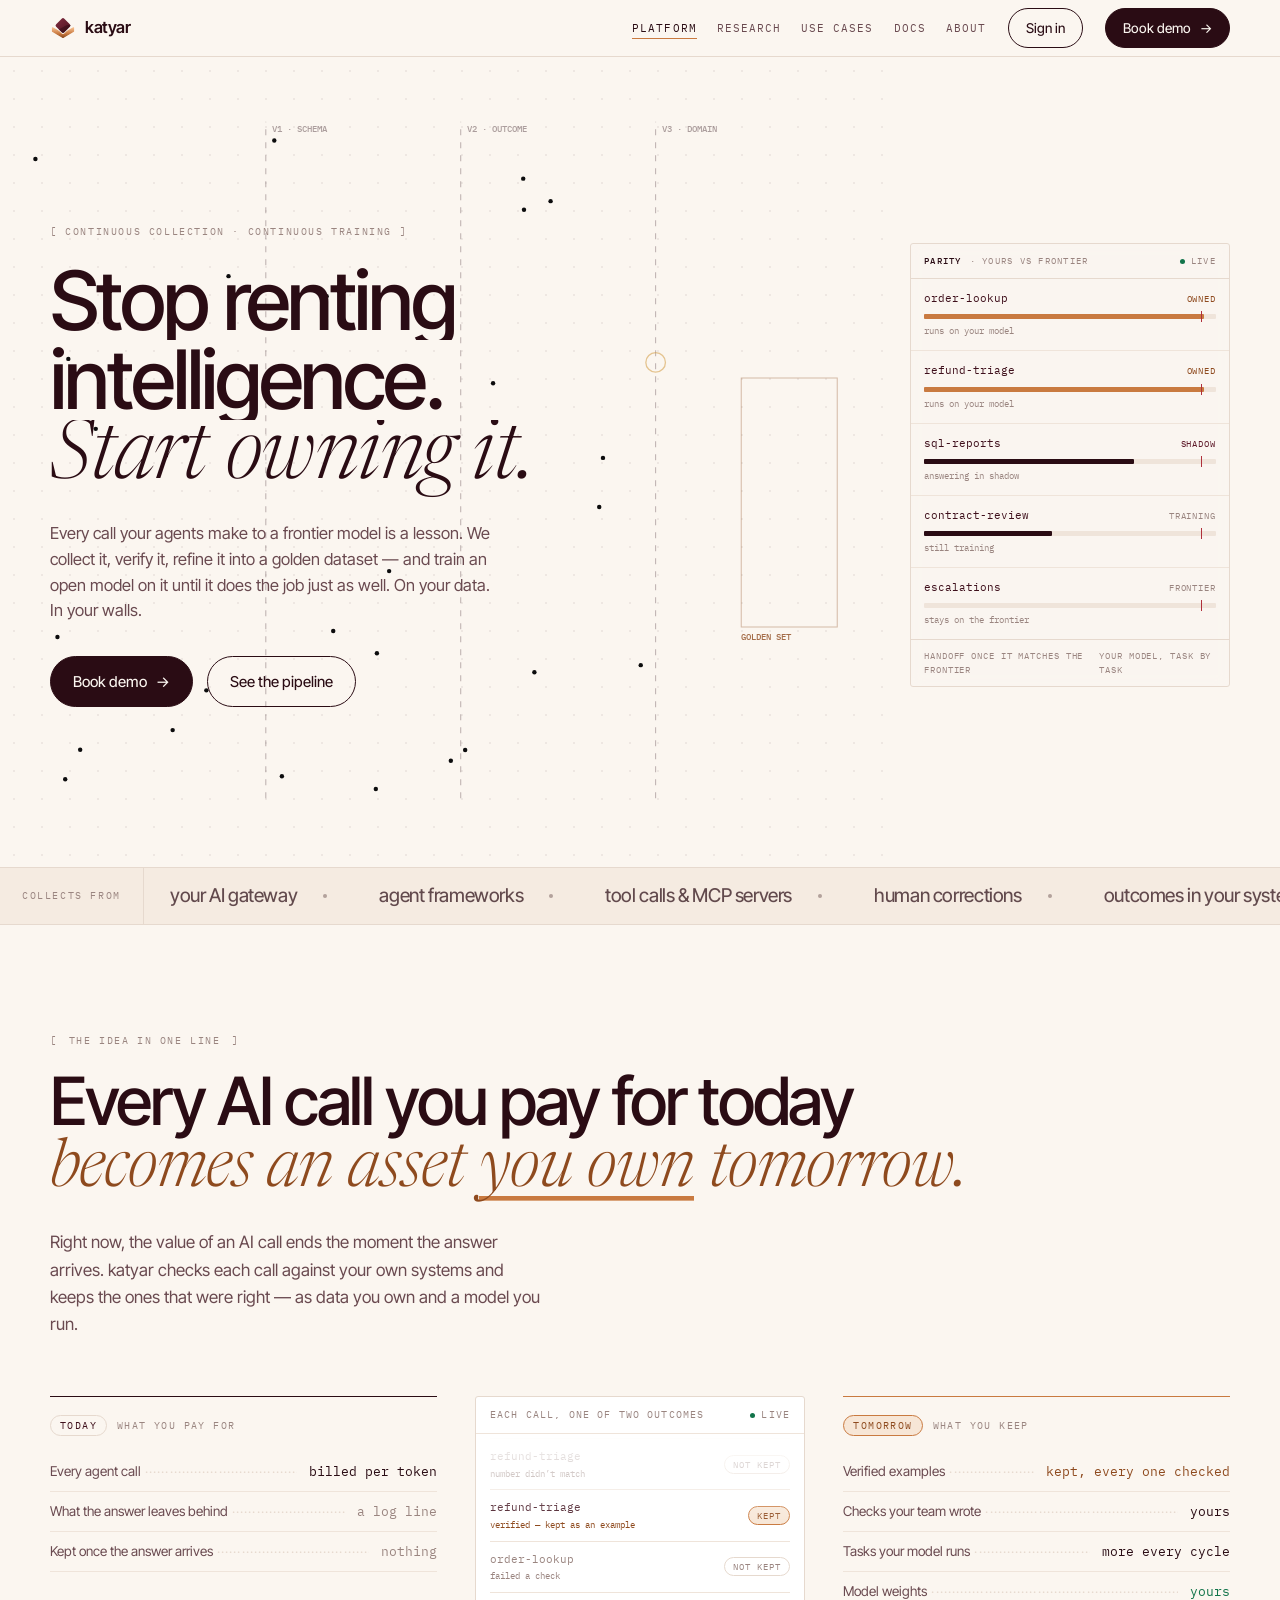
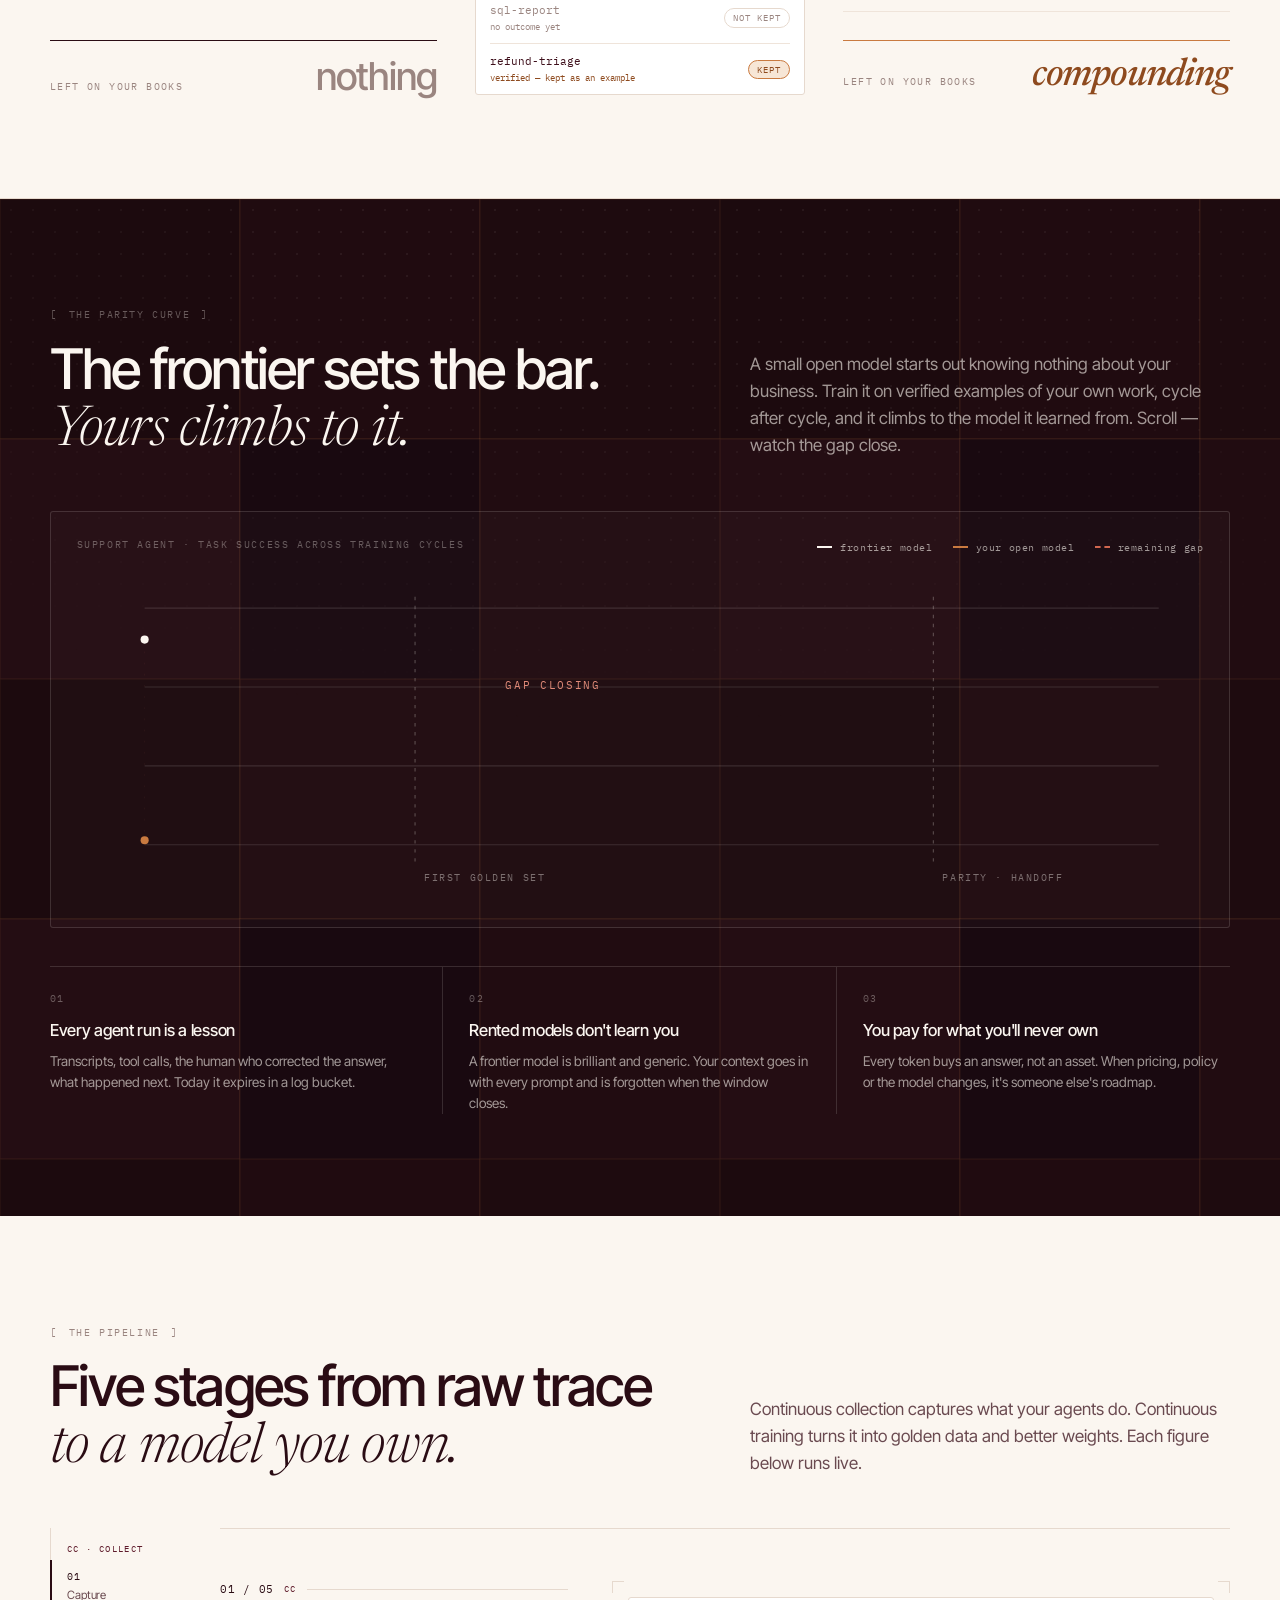
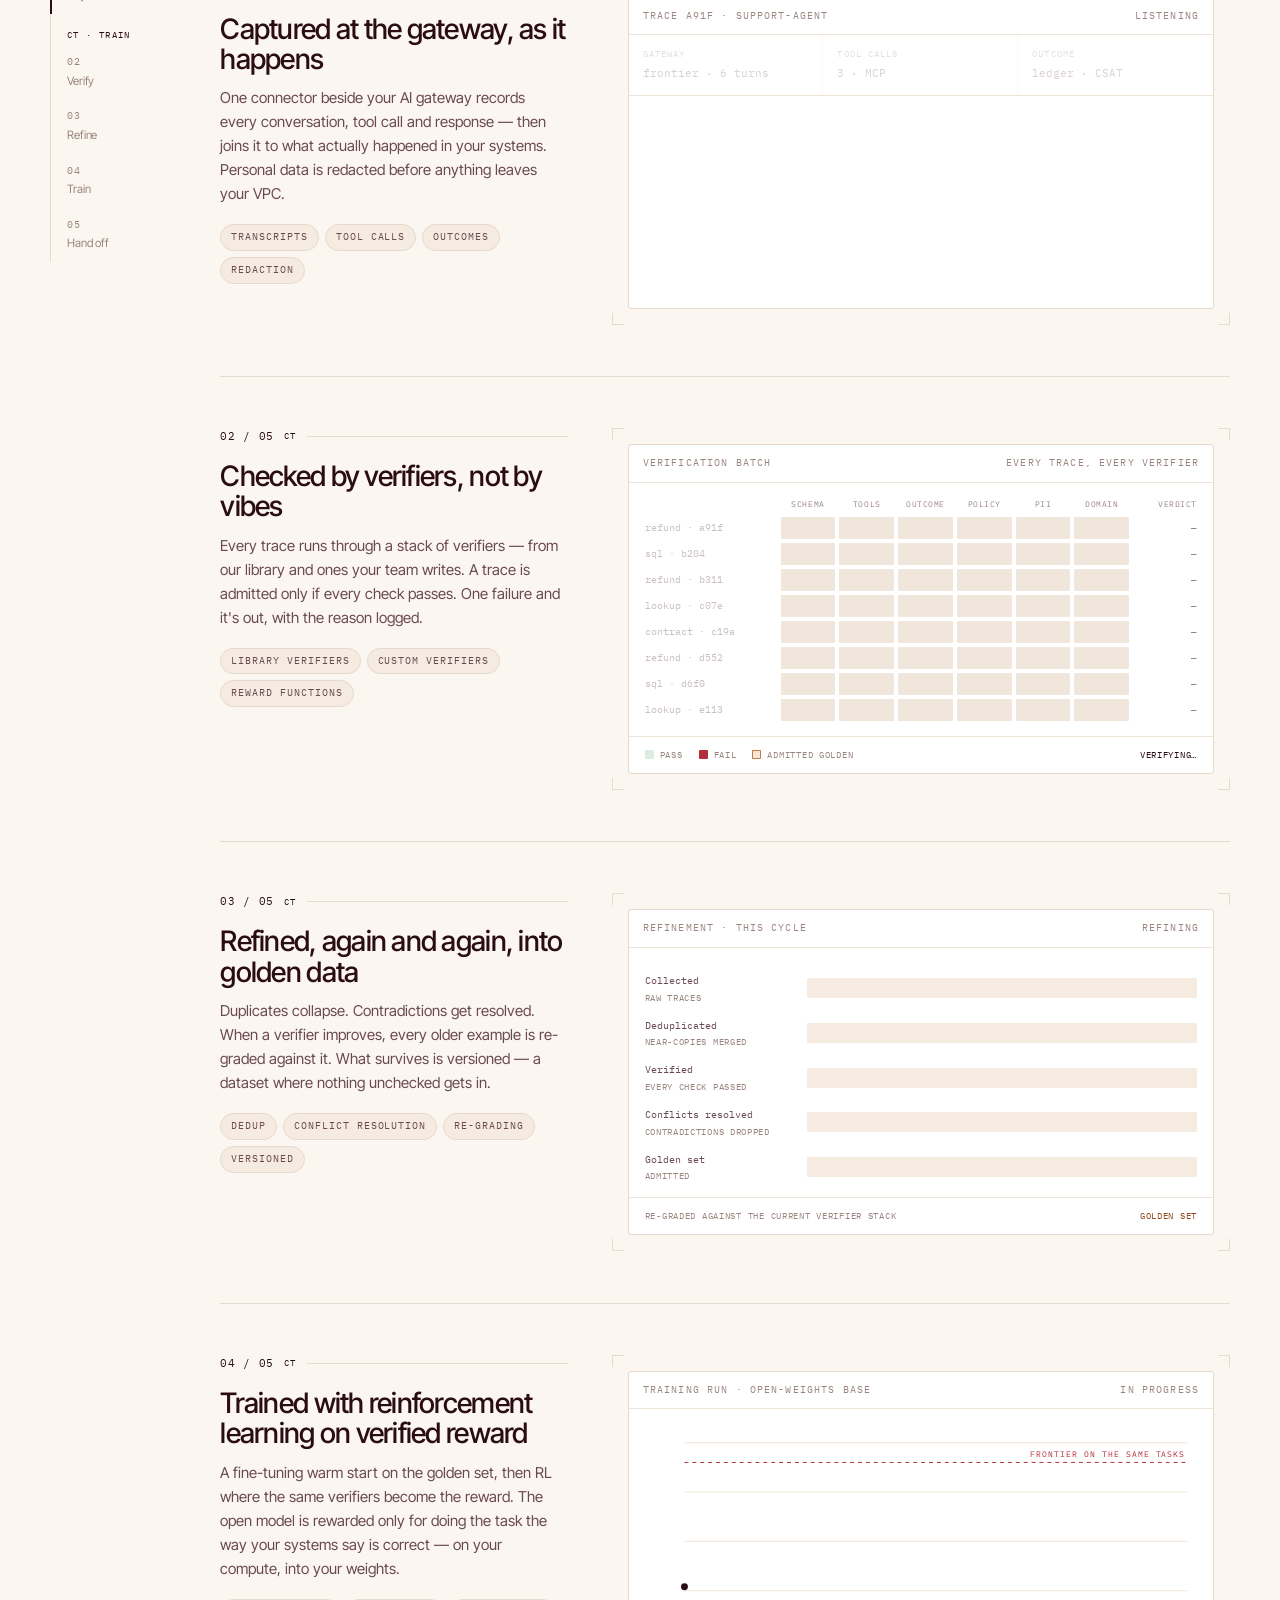
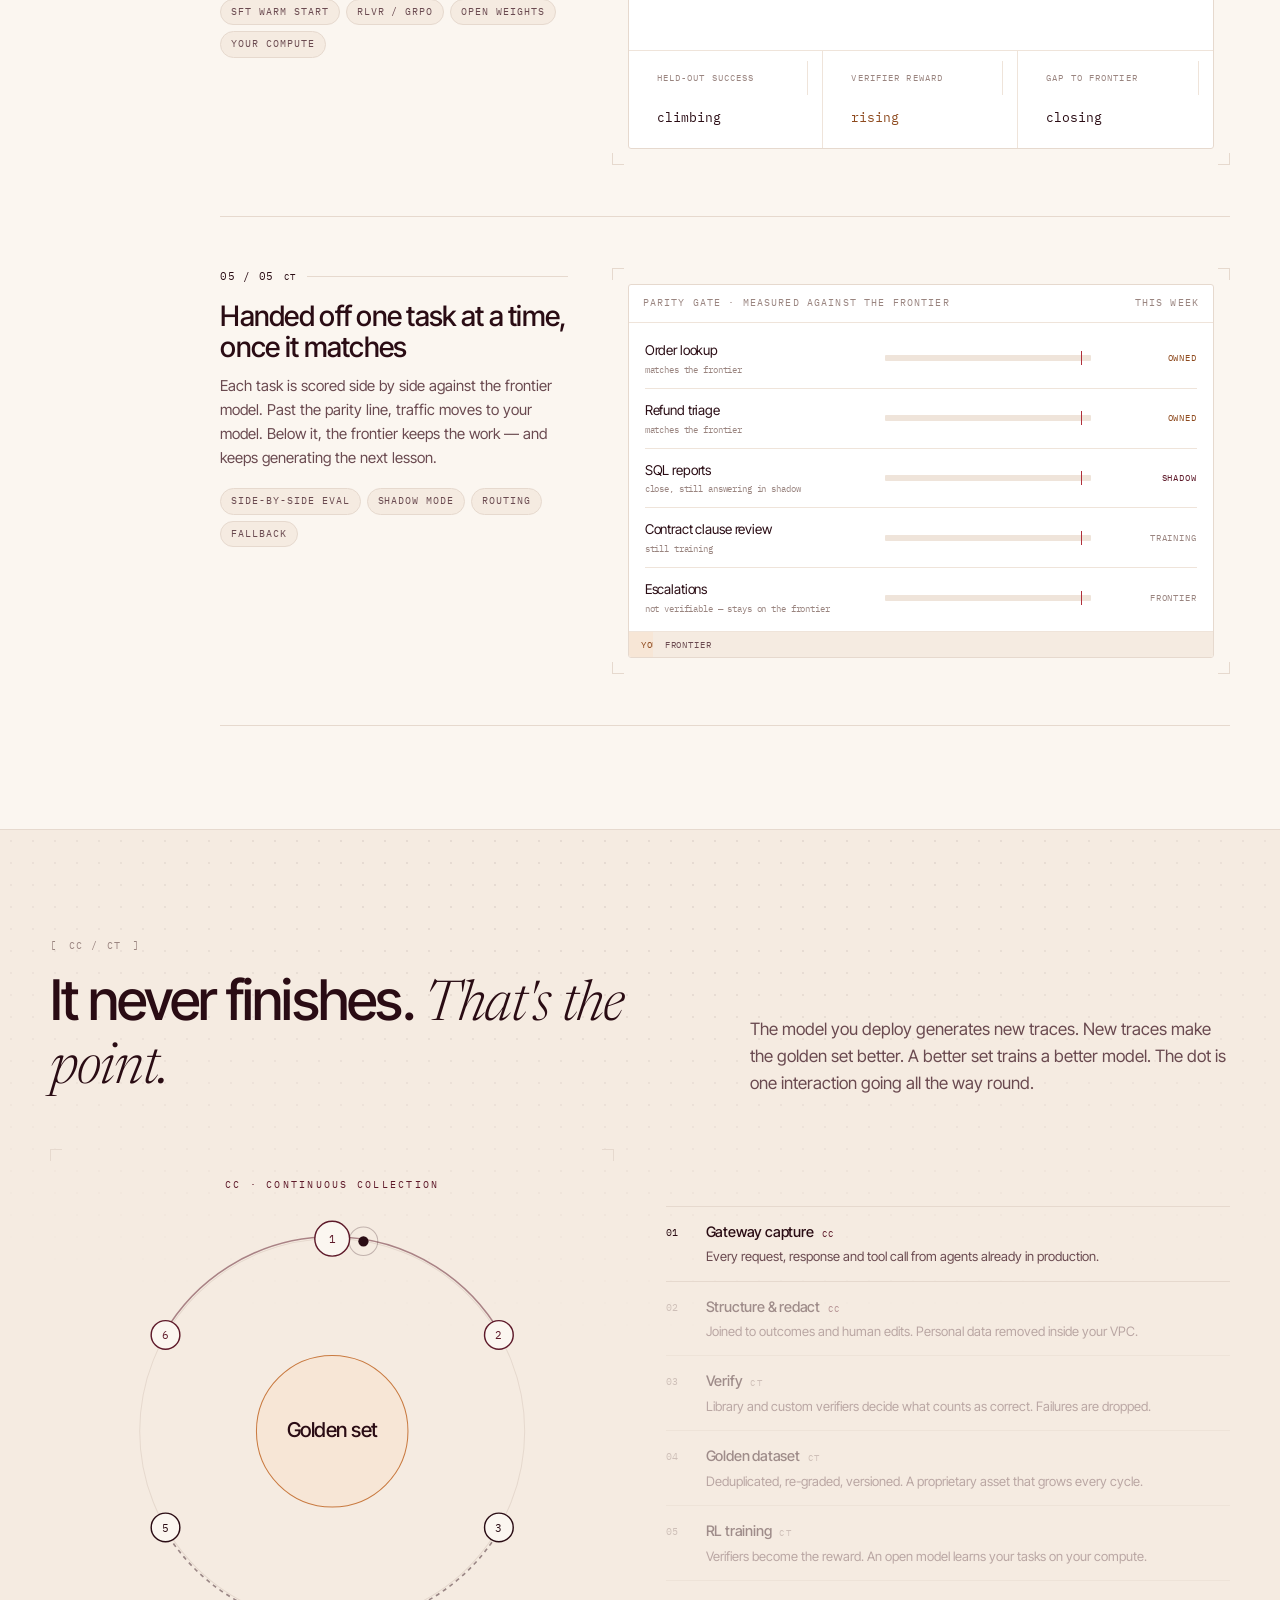
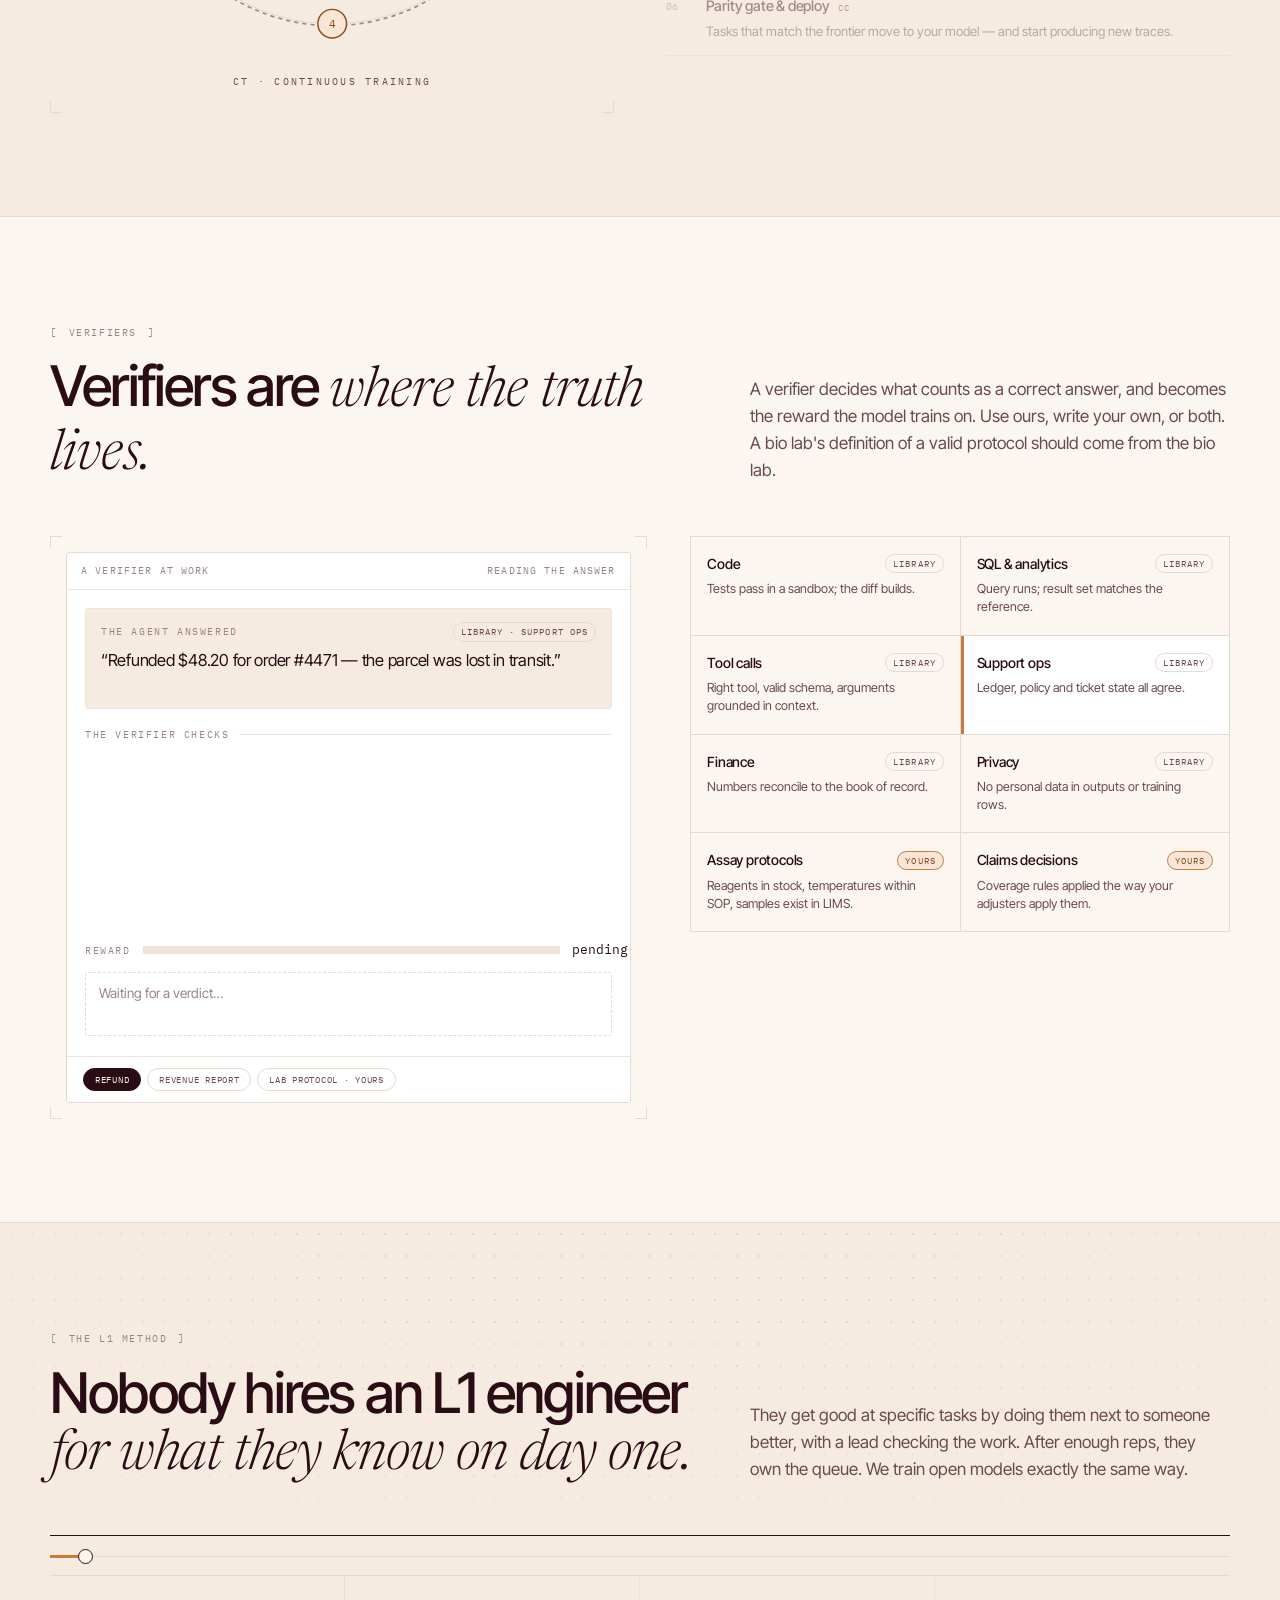
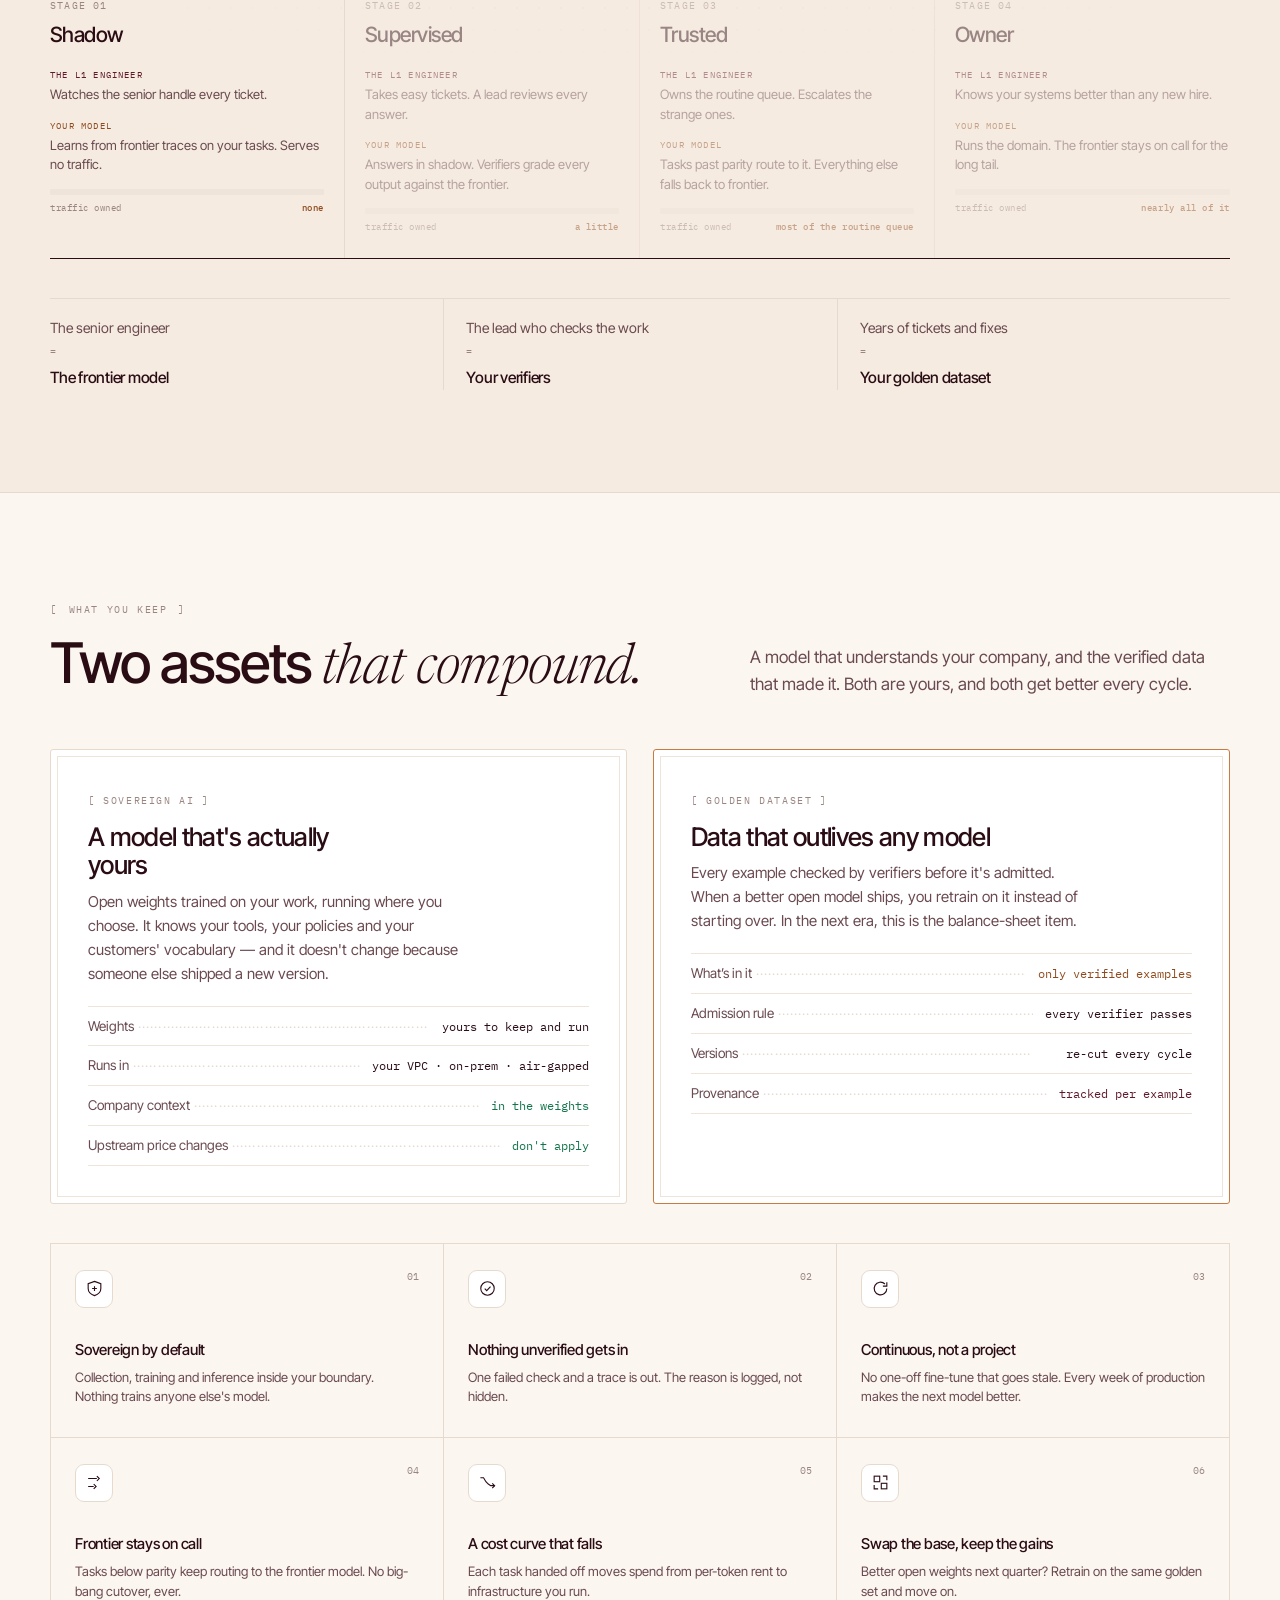
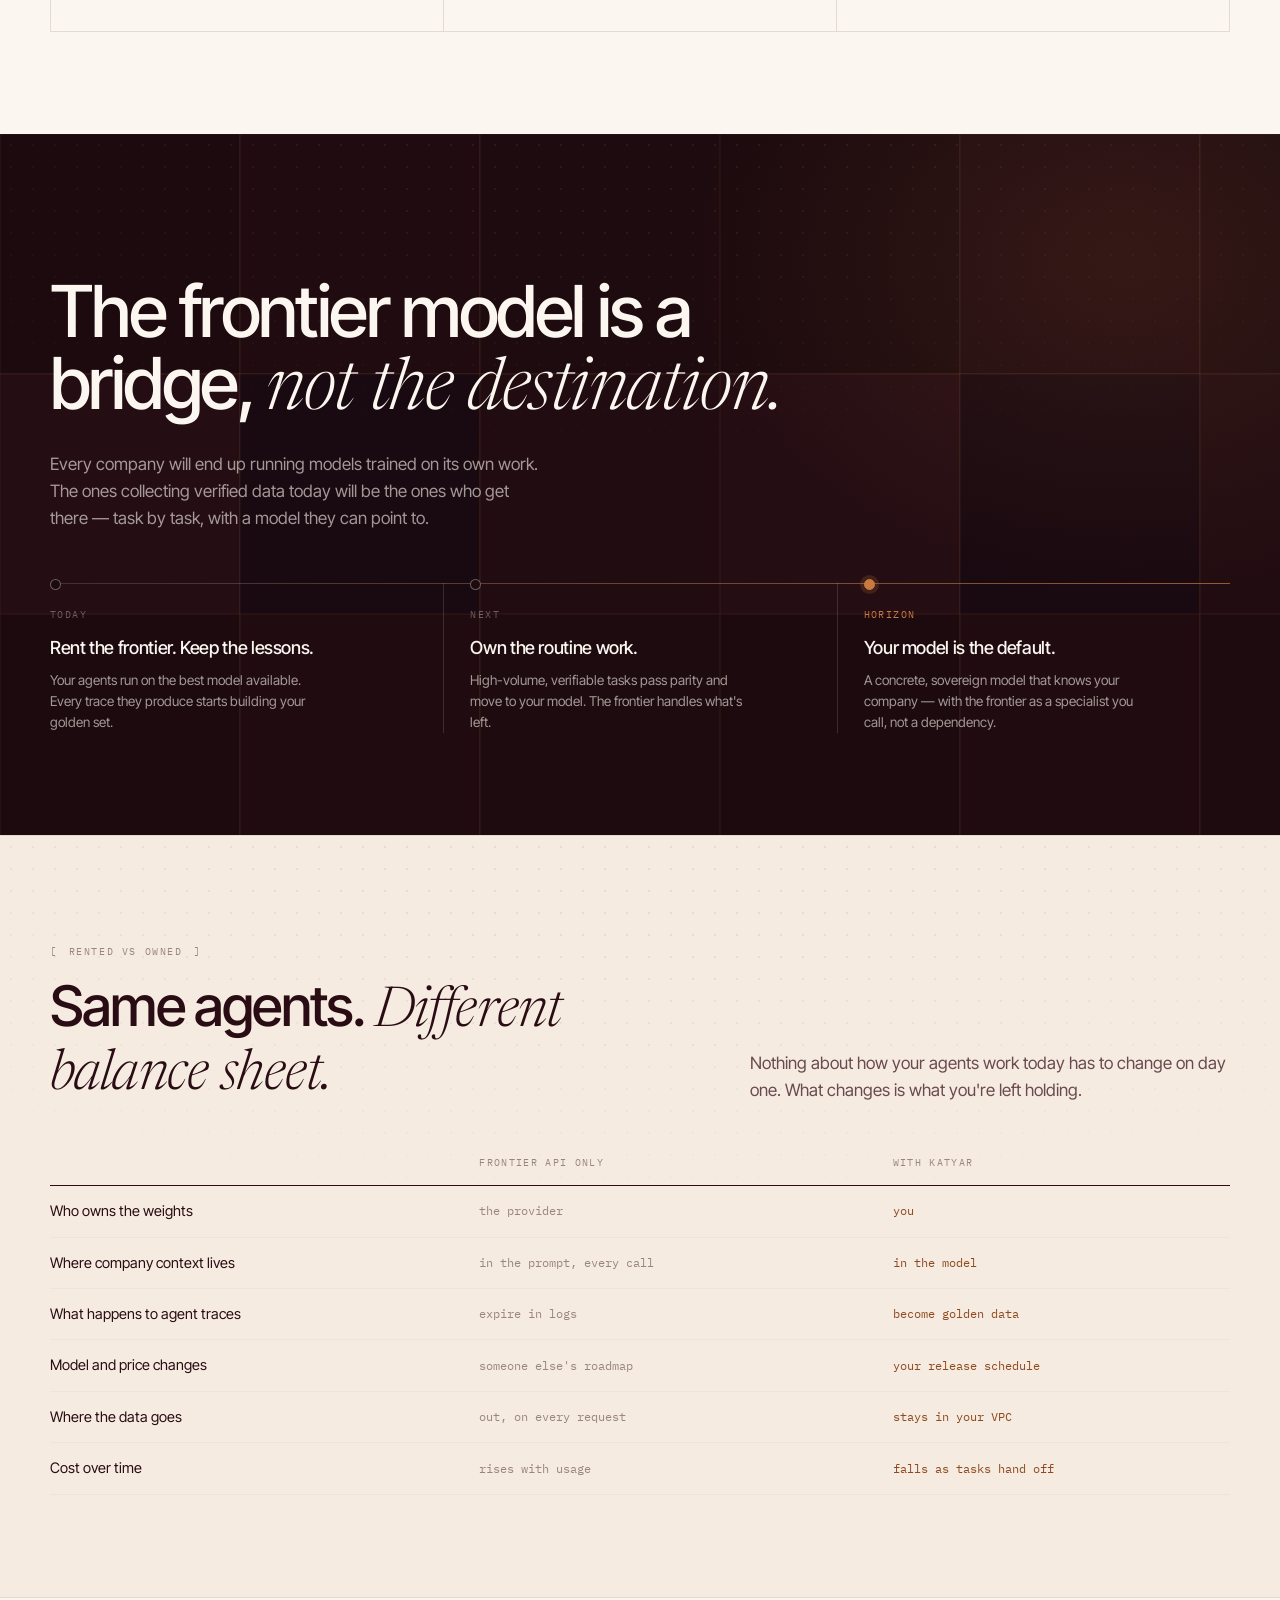
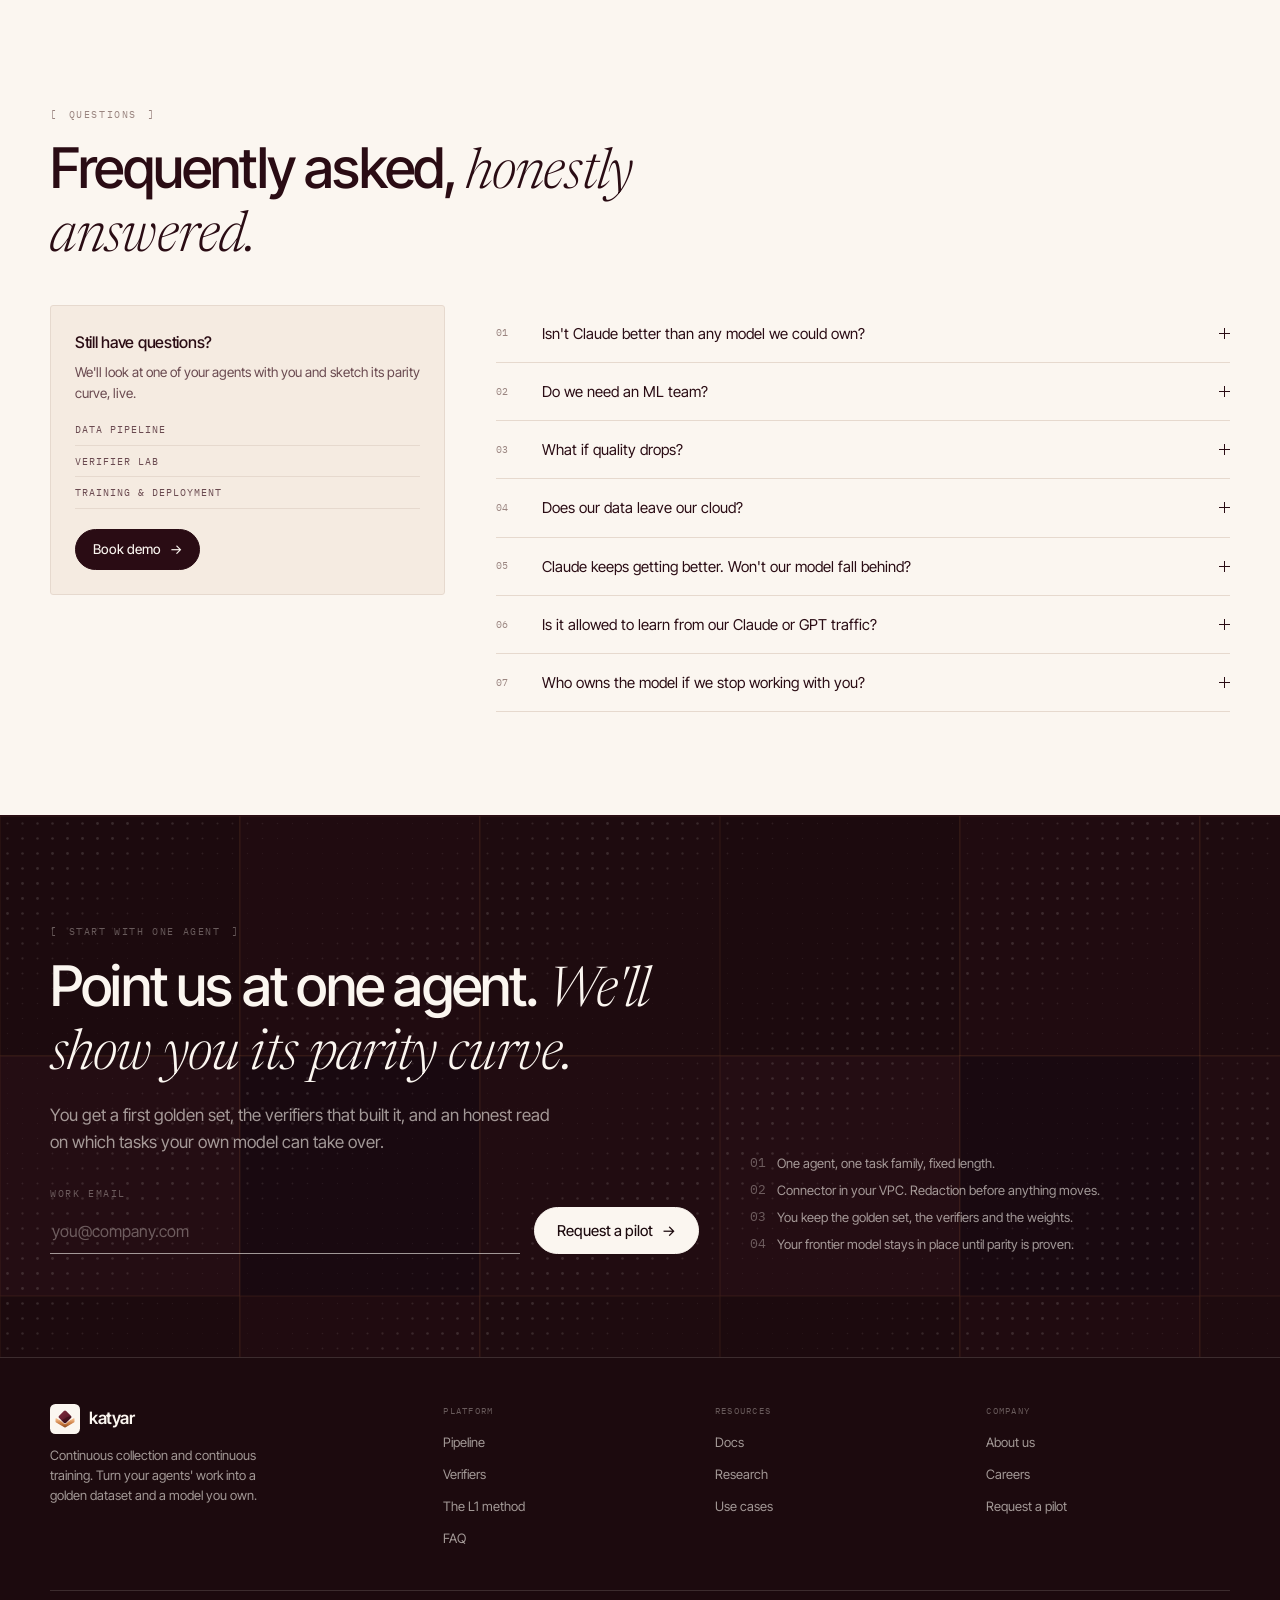
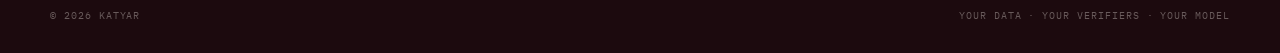
==== commit bef9d6b5: "Point link-preview URLs at http until the Pages certificate exists GitHub Pages has not issued an HT" ====
--- a/v2/index.html
+++ b/v2/index.html
@@ -9,12 +9,12 @@
 <meta property="og:site_name" content="katyar">
 <meta property="og:title" content="katyar — own the model your agents are already teaching">
 <meta property="og:description" content="katyar turns the traces your AI agents already generate into a verified golden dataset, and uses it to continuously train an open model on your data — until it matches the frontier model it learned from.">
-<meta property="og:url" content="https://katyar.com/">
-<meta property="og:image" content="https://katyar.com/assets/og.png">
+<meta property="og:url" content="http://katyar.com/">
+<meta property="og:image" content="http://katyar.com/assets/og.png">
 <meta property="og:image:width" content="1200">
 <meta property="og:image:height" content="630">
 <meta name="twitter:card" content="summary_large_image">
-<meta name="twitter:image" content="https://katyar.com/assets/og.png">
+<meta name="twitter:image" content="http://katyar.com/assets/og.png">
 <meta name="theme-color" content="#5E1A2A">
 <link rel="icon" type="image/svg+xml" href="assets/logo.svg">
 <link rel="alternate icon" type="image/png" href="assets/logo.png">
